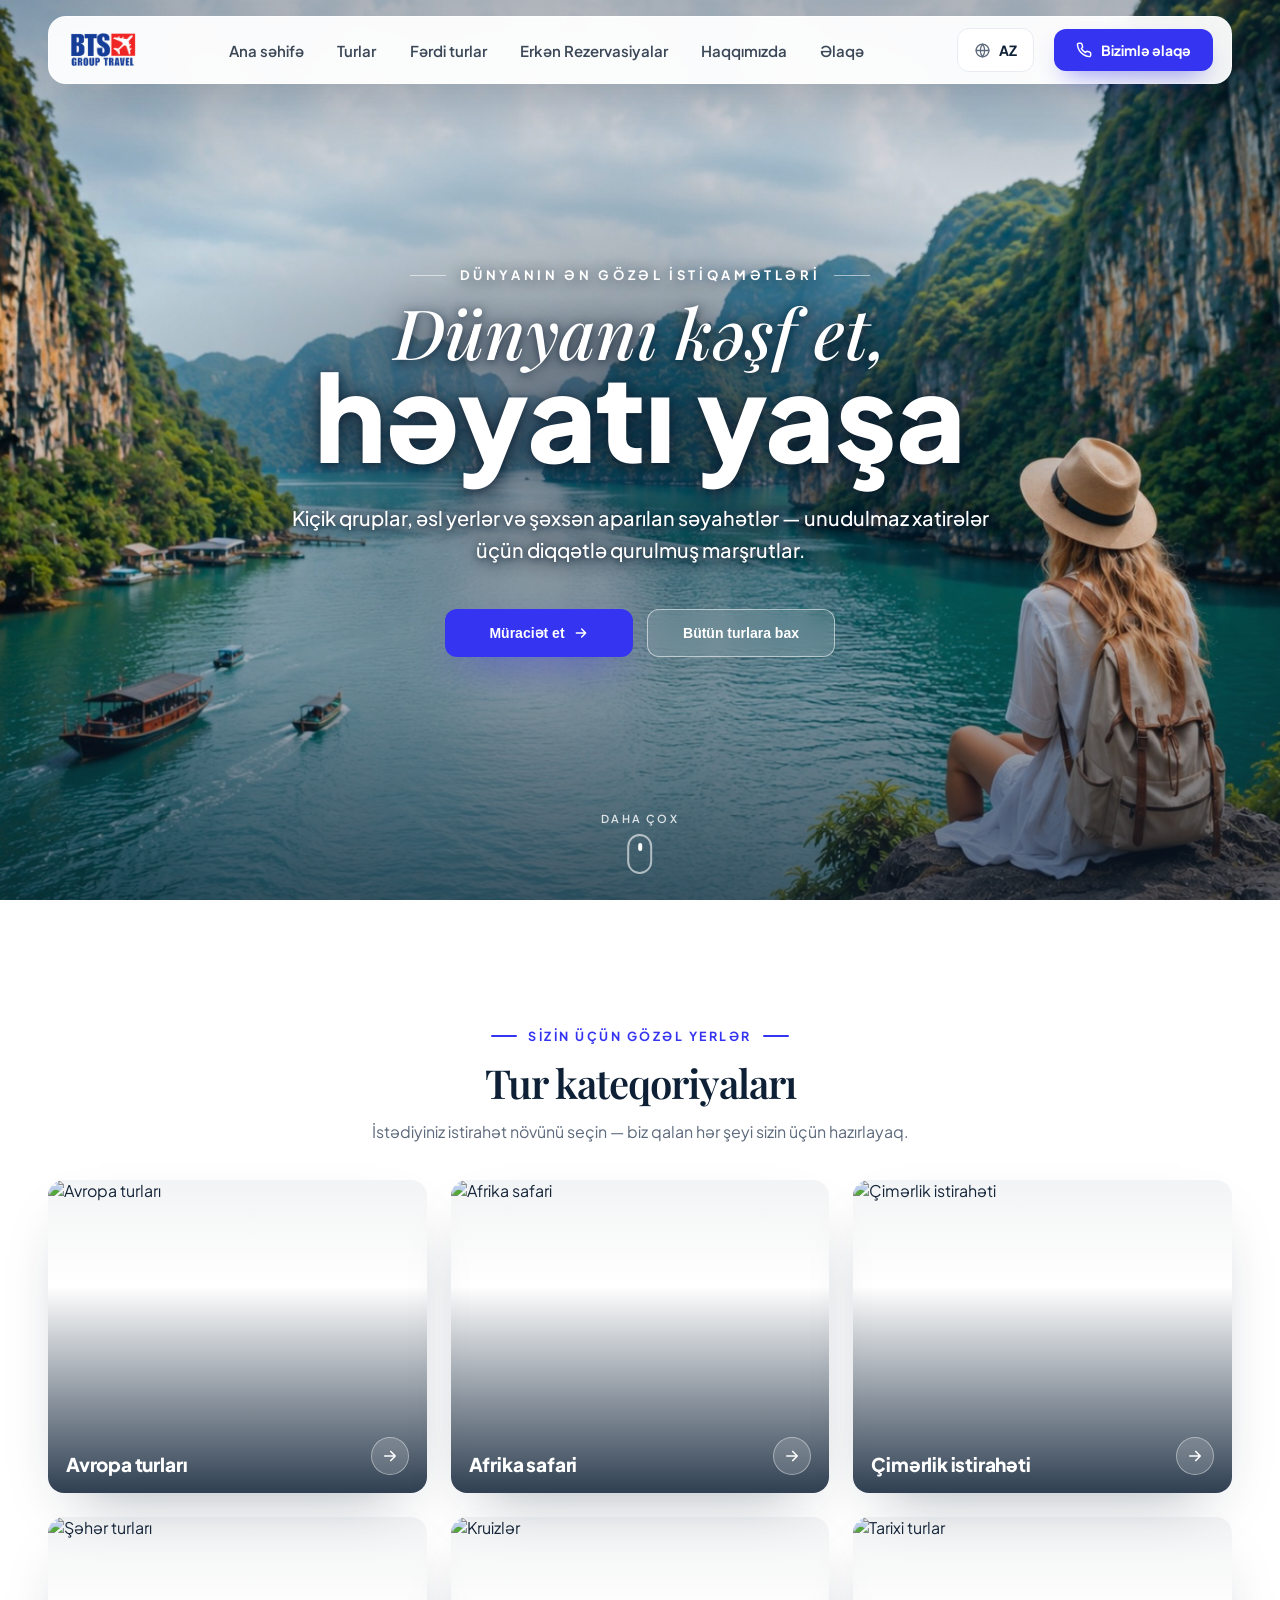
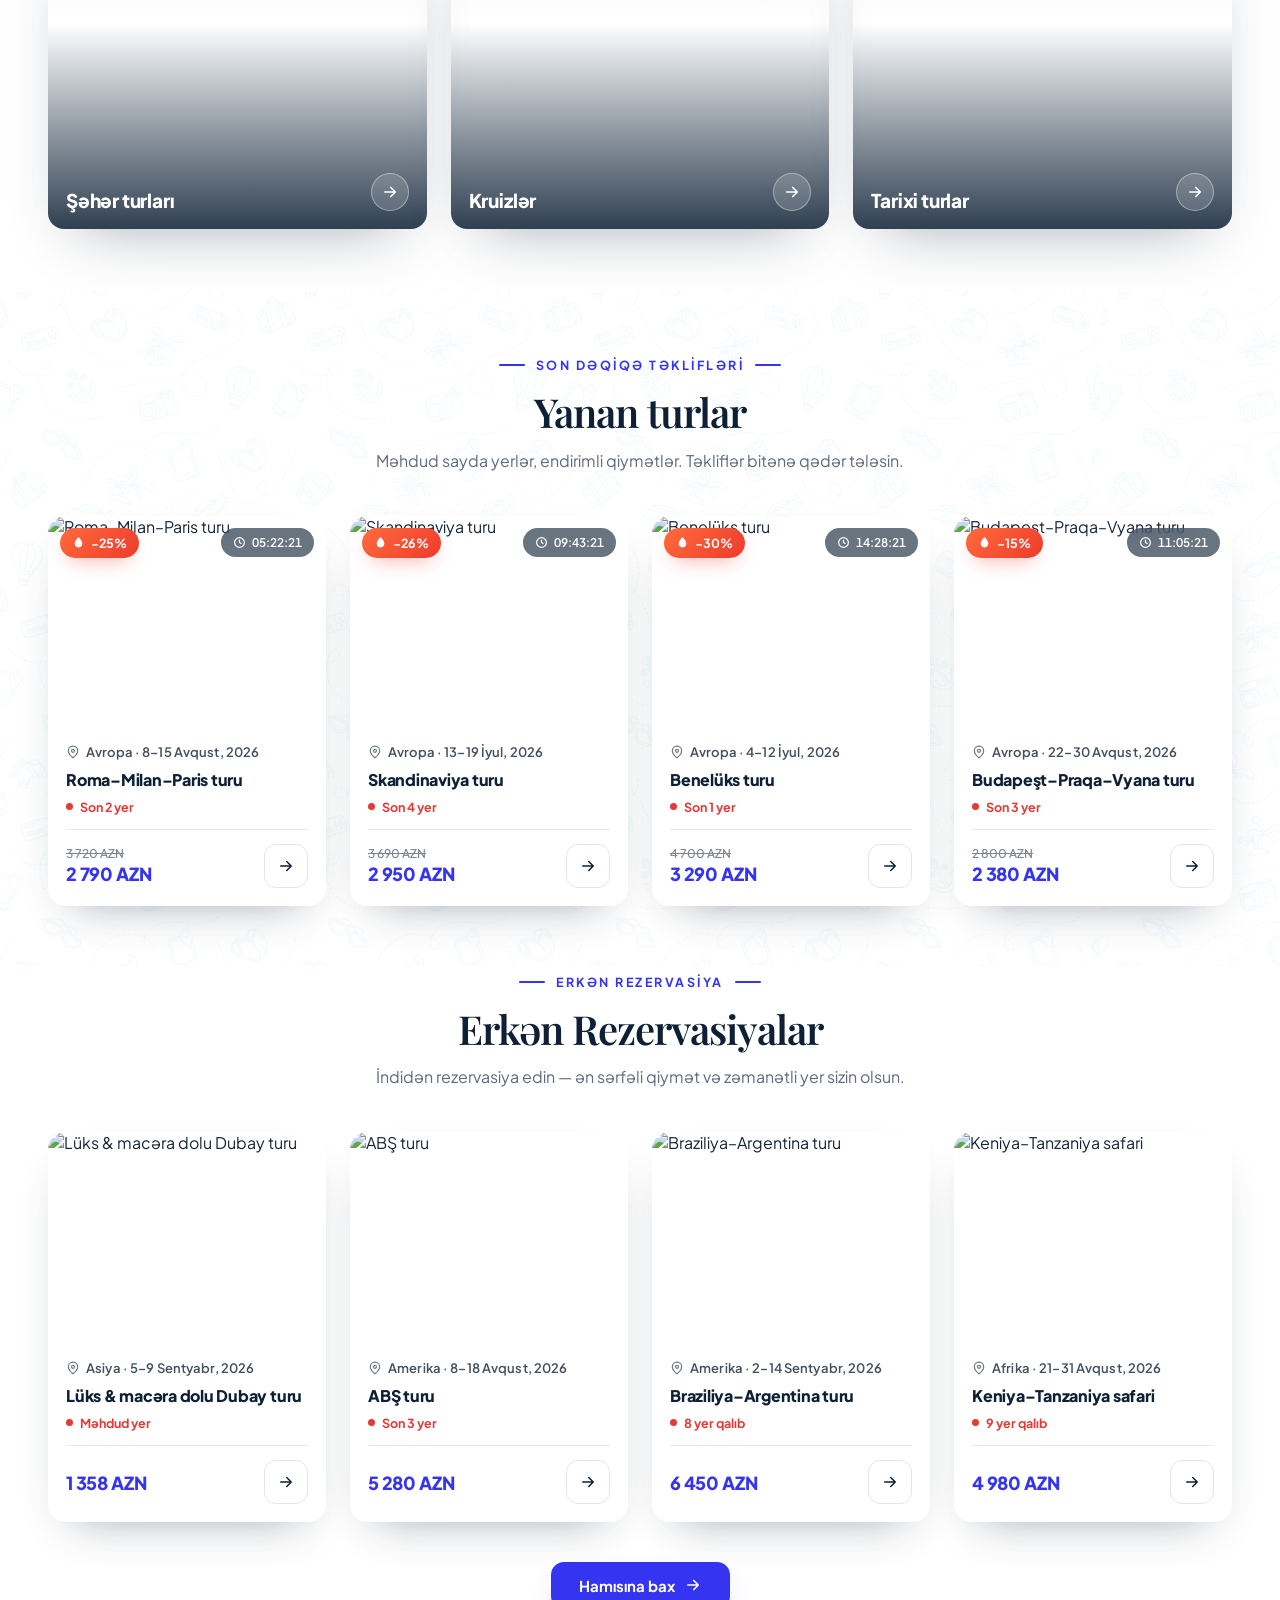
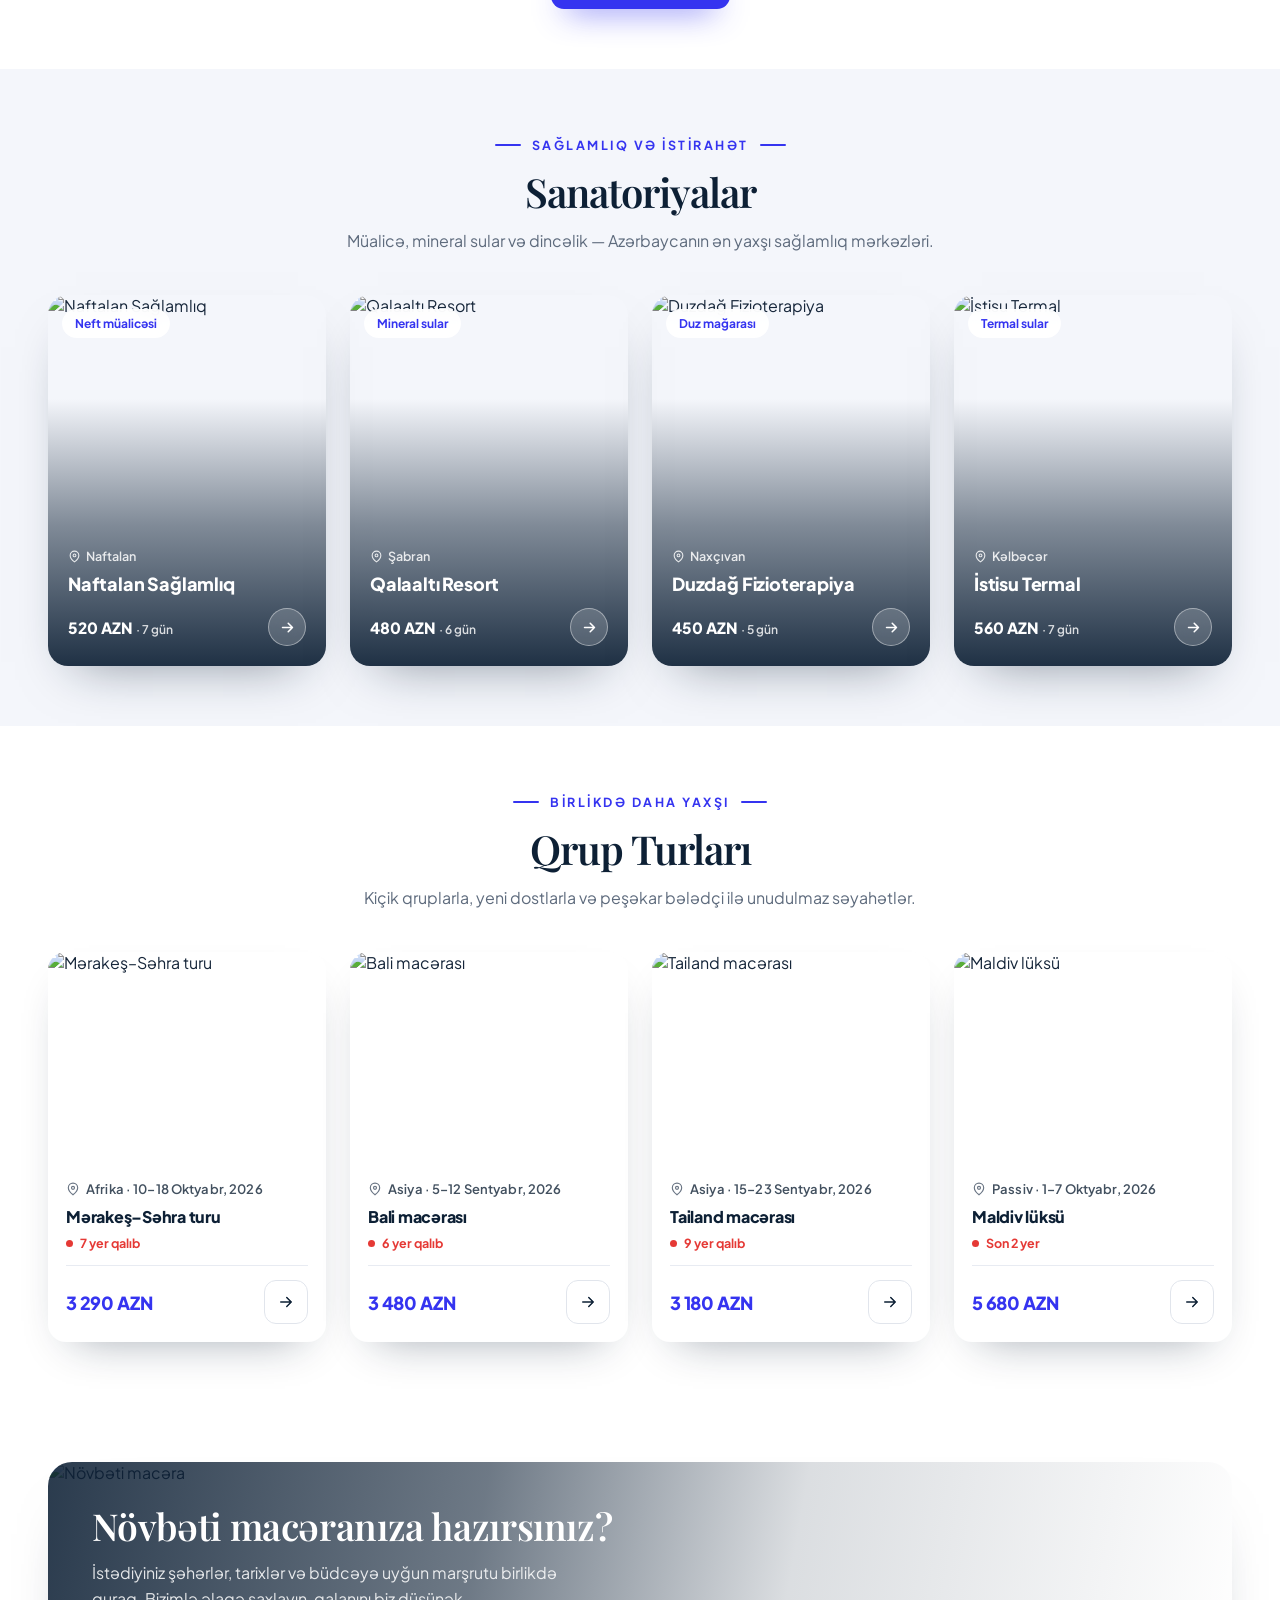
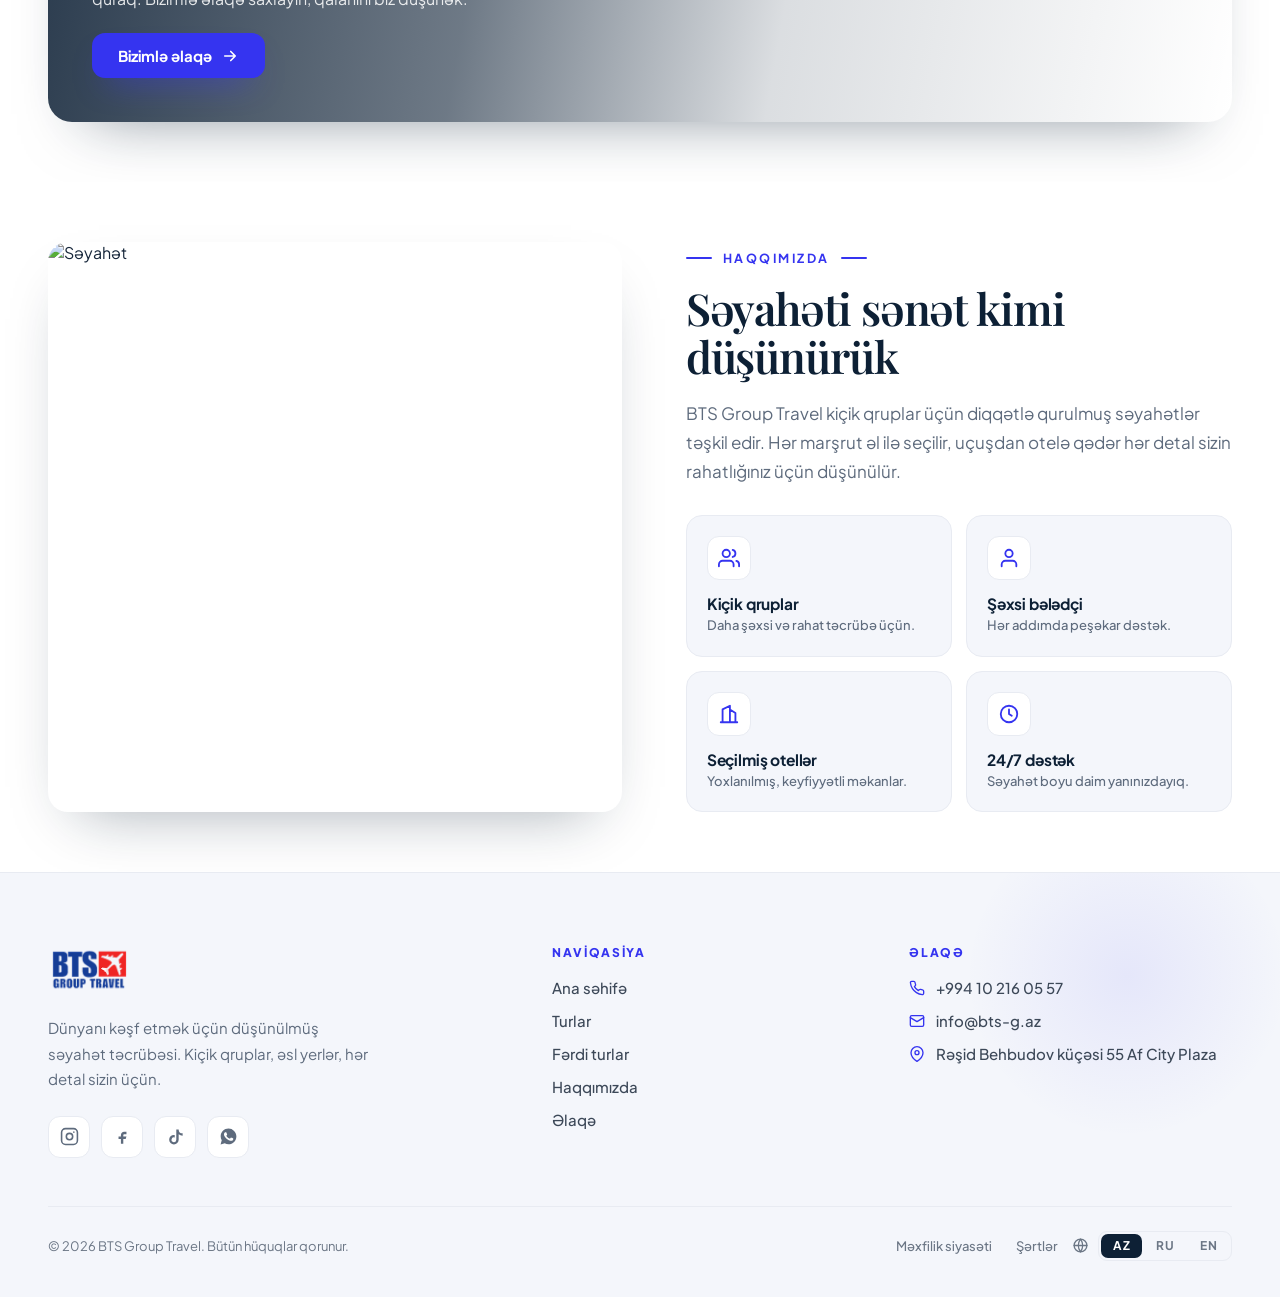
==== index.html @ 3cb10838 "Futerə TikTok ikonu əlavə olundu - 7 səhifədə sosial sıra indi: Instagram - Facebook - TikTok - What" ====
<!DOCTYPE html>
<html lang="az">
<head>
<meta charset="utf-8">
<meta name="viewport" content="width=device-width, initial-scale=1">
<title>BTS Group Travel — Səyahət</title>
<link rel="preconnect" href="https://fonts.googleapis.com">
<link rel="preconnect" href="https://fonts.gstatic.com" crossorigin>
<link href="https://fonts.googleapis.com/css2?family=Playfair+Display:ital,wght@0,500;0,600;0,700;1,500;1,600&family=Plus+Jakarta+Sans:wght@400;500;600;700;800&display=swap" rel="stylesheet">
<style>
  :root{
    --indigo:#3534F0;
    --indigo-d:#2725C7;
    --navy:#0D2035;
    --ink:#16263A;
    --red:#E53935;
    --paper:#FFFFFF;
    --mist:#F4F6FB;
    --line:#E8EBF2;
    --muted:#5E6B7D;
    --muted2:#97A0AE;
    --shadow:0 26px 60px -30px rgba(13,32,53,.4);
    --ease:cubic-bezier(.2,.7,.2,1);
    /* Layout grid (Tailwind-like): ONE container width + ONE gutter everywhere */
    --container:1600px;
    --gutter:clamp(24px,5vw,80px);
    --sy:60px;
  }
  *{box-sizing:border-box;margin:0;padding:0}
  html{scroll-behavior:smooth}
  body{font-family:'Plus Jakarta Sans',system-ui,sans-serif;-webkit-font-smoothing:antialiased;background:var(--paper);color:var(--ink);overflow-x:hidden}
  ::selection{background:var(--indigo);color:#fff}
  a{text-decoration:none;color:inherit}
  img{display:block;max-width:100%}
  .serif{font-family:'Playfair Display',serif}

  /* Scroll reveal */
  .reveal{opacity:0;transform:translateY(30px);transition:opacity .7s var(--ease),transform .7s var(--ease)}
  .reveal.in{opacity:1;transform:none}
  @media (prefers-reduced-motion: reduce){.reveal{opacity:1 !important;transform:none !important;transition:none !important}html{scroll-behavior:auto}}

  .container{max-width:var(--container);margin:0 auto;padding:0 var(--gutter)}
  .section{position:relative}
  .scrollpad{scroll-margin-top:110px}

  /* Eyebrow + heading system */
  .eyebrow{display:inline-flex;align-items:center;gap:11px;color:var(--indigo);font-size:12.5px;font-weight:700;letter-spacing:.2em;text-transform:uppercase}
  .eyebrow::before,.eyebrow::after{content:'';width:26px;height:2px;border-radius:2px;background:var(--indigo)}
  .sec-head{max-width:760px;margin:0 auto;text-align:center}
  .sec-head .eyebrow{margin-bottom:18px}
  .sec-title{color:var(--navy);font-weight:800;font-size:clamp(26px,3.2vw,40px);line-height:1.07;letter-spacing:-.025em;text-wrap:balance}
  .sec-title em{font-family:'Playfair Display',serif;font-style:italic;font-weight:600;letter-spacing:0}
  .sec-sub{color:var(--muted);font-size:clamp(14px,1.3vw,16px);line-height:1.6;margin-top:14px;text-wrap:pretty}

  /* ===== HEADER ===== */
  .site-header{position:fixed;top:0;left:0;right:0;z-index:60;padding-top:16px;transition:padding .35s var(--ease)}
  .site-header.scrolled{padding-top:10px}
  .hdr-wrap{max-width:var(--container);margin:0 auto;padding:0 var(--gutter)}
  .hdr{height:68px;padding:0 18px;display:flex;align-items:center;justify-content:space-between;
       background:rgba(255,255,255,.95);backdrop-filter:blur(20px) saturate(1.4);border:1px solid rgba(255,255,255,.8);
       border-radius:18px;box-shadow:0 20px 50px -26px rgba(13,32,53,.5);transition:background .35s,box-shadow .35s,border-color .35s,height .35s}
  .site-header.scrolled .hdr{background:rgba(255,255,255,.95);border-color:var(--line);box-shadow:0 14px 36px -20px rgba(13,32,53,.35);height:60px}
  .brand img{height:44px;width:auto}
  .nav{display:flex;align-items:center;gap:clamp(18px,2.6vw,38px)}
  .nav a{position:relative;font-size:15px;font-weight:600;color:#3C4858;padding:6px 0;transition:color .2s}
  .nav a::after{content:'';position:absolute;left:0;bottom:-3px;width:0;height:2px;border-radius:2px;background:var(--indigo);transition:width .28s var(--ease)}
  .nav a.active{color:var(--navy)}
  .nav a:hover{color:var(--indigo)}
  .nav a.active::after,.nav a:hover::after{width:100%}
  .btn-call{display:inline-flex;align-items:center;gap:9px;padding:12px 22px;border-radius:12px;background:var(--indigo);color:#fff;font-size:14px;font-weight:700;box-shadow:0 12px 26px -12px rgba(53,52,240,.7);transition:transform .2s,box-shadow .2s,background .2s}
  .btn-call:hover{transform:translateY(-2px);background:var(--indigo-d);box-shadow:0 18px 32px -14px rgba(53,52,240,.75)}

  /* ===== HERO ===== */
  .hero{position:relative;min-height:100svh;display:flex;align-items:center;justify-content:center;overflow:hidden;background:var(--navy)}
  .hero-bg{position:absolute;inset:0;width:100%;height:100%;object-fit:cover;object-position:center;filter:brightness(1.02) saturate(1.08);transform:scale(1);animation:heroZoom 22s var(--ease) forwards}
  @keyframes heroZoom{to{transform:scale(1.06)}}
  .hero-veil{position:absolute;inset:0;pointer-events:none;background:
     radial-gradient(ellipse 64% 46% at 50% 47%,rgba(11,26,44,.5),transparent 68%),
     linear-gradient(180deg,rgba(11,26,44,.32) 0%,rgba(11,26,44,.08) 28%,rgba(11,26,44,.14) 58%,rgba(11,26,44,.62) 100%)}
  .hero-inner{position:relative;z-index:2;width:100%;max-width:1000px;padding:120px clamp(20px,5vw,40px) 96px;text-align:center;display:flex;flex-direction:column;align-items:center}
  .hero-eyebrow{display:inline-flex;align-items:center;gap:14px;color:#fff;font-size:clamp(11px,1.3vw,13px);font-weight:700;letter-spacing:.28em;text-transform:uppercase;margin-bottom:28px;text-shadow:0 2px 14px rgba(13,32,53,.8)}
  .hero-eyebrow::before,.hero-eyebrow::after{content:'';width:36px;height:1px;background:rgba(255,255,255,.55)}
  .hero-title{color:#fff;line-height:.98;letter-spacing:-.025em;text-shadow:0 4px 30px rgba(11,26,44,.85),0 2px 10px rgba(11,26,44,.7)}
  .hero-title .line1{display:block;font-family:'Playfair Display',serif;font-style:italic;font-weight:500;font-size:clamp(32px,5.4vw,72px);letter-spacing:0}
  .hero-title .line2{display:block;font-weight:800;font-size:clamp(44px,8.6vw,116px);margin-top:4px}
  .hero-sub{margin-top:28px;max-width:52ch;color:#fff;font-size:clamp(15px,1.55vw,19px);line-height:1.62;font-weight:500;text-shadow:0 2px 18px rgba(11,26,44,.9),0 1px 6px rgba(11,26,44,.8)}
  .hero-actions{display:flex;gap:14px;margin-top:42px;flex-wrap:wrap;justify-content:center}
  .btn-primary{display:inline-flex;align-items:center;justify-content:center;gap:8px;height:48px;width:188px;padding:0 14px;border-radius:12px;background:var(--indigo);color:#fff;font-size:14px;font-weight:700;cursor:pointer;border:none;box-shadow:0 18px 40px -16px rgba(53,52,240,.8);transition:transform .25s,box-shadow .25s,background .25s}
  .btn-primary:hover{transform:translateY(-2px);background:var(--indigo-d);box-shadow:0 28px 56px -18px rgba(53,52,240,.85)}
  .btn-ghost{display:inline-flex;align-items:center;justify-content:center;gap:8px;height:48px;width:188px;padding:0 14px;border-radius:12px;background:rgba(255,255,255,.1);border:1.5px solid rgba(255,255,255,.55);backdrop-filter:blur(8px);color:#fff;font-size:14px;font-weight:600;cursor:pointer;transition:background .25s,border-color .25s}
  .btn-ghost:hover{background:rgba(255,255,255,.2);border-color:#fff}
  .hero-cue{position:absolute;bottom:26px;left:50%;transform:translateX(-50%);z-index:2;display:flex;flex-direction:column;align-items:center;gap:9px;color:rgba(255,255,255,.82)}
  .hero-cue span{font-size:11px;font-weight:600;letter-spacing:.2em;text-transform:uppercase}
  .hero-mouse{width:25px;height:40px;border-radius:13px;border:2px solid rgba(255,255,255,.6);position:relative}
  .hero-mouse::after{content:'';position:absolute;top:7px;left:50%;transform:translateX(-50%);width:4px;height:8px;border-radius:2px;background:#fff;animation:mouseScroll 1.7s ease-in-out infinite}
  @keyframes mouseScroll{0%{opacity:0;transform:translate(-50%,0)}40%{opacity:1}80%{opacity:0;transform:translate(-50%,12px)}100%{opacity:0}}

  /* ===== ENTRANCE (on load) — base state is VISIBLE; JS layers the animation on top, so content is never stuck hidden ===== */
  @keyframes enterUp{from{opacity:0;transform:translateY(26px)}to{opacity:1;transform:none}}
  @keyframes enterDown{from{opacity:0;transform:translateY(-16px)}to{opacity:1;transform:none}}
  .anim-up{animation:enterUp .85s var(--ease) both}
  .anim-down{animation:enterDown .7s var(--ease) both}
  @media (prefers-reduced-motion: reduce){.anim-up,.anim-down{animation:none !important}}

  /* ===== CATEGORIES ===== */
  .cats{background:var(--paper);padding:120px 0 var(--sy)}
  .cats-bg{position:absolute;inset:0;background:url("uploads/Background.png") repeat;background-size:1100px auto;opacity:.5;pointer-events:none}
  .cat-grid{position:relative;display:grid;grid-template-columns:repeat(3,1fr);gap:20px;margin-top:clamp(28px,4vh,40px)}
  .cat{position:relative;aspect-ratio:4/3.3;border-radius:16px;overflow:hidden;cursor:pointer;box-shadow:var(--shadow);transition:transform .5s var(--ease),box-shadow .5s var(--ease)}
  .cat:hover{transform:translateY(-8px);box-shadow:0 40px 70px -32px rgba(13,32,53,.5)}
  .cat img{position:absolute;inset:0;width:100%;height:100%;object-fit:cover;transition:transform .8s var(--ease)}
  .cat:hover img{transform:scale(1.08)}
  .cat::after{content:'';position:absolute;inset:0;background:linear-gradient(180deg,rgba(13,32,53,.05) 0%,rgba(13,32,53,0) 34%,rgba(13,32,53,.5) 72%,rgba(13,32,53,.86) 100%)}
  .cat-body{position:absolute;left:0;right:0;bottom:0;z-index:2;padding:18px;display:flex;align-items:flex-end;justify-content:space-between;gap:12px}
  .cat-name{color:#fff;font-size:clamp(16px,1.5vw,19px);font-weight:800;letter-spacing:-.01em;line-height:1.12}
  .cat-go{flex:none;width:38px;height:38px;border-radius:50%;background:rgba(255,255,255,.16);border:1px solid rgba(255,255,255,.4);backdrop-filter:blur(6px);display:flex;align-items:center;justify-content:center;transition:background .3s,transform .3s}
  .cat:hover .cat-go{background:#fff;transform:rotate(-45deg)}
  .cat:hover .cat-go svg{stroke:var(--indigo)}
  .cat-go svg{stroke:#fff;transition:stroke .3s}

  /* ===== FEATURED (hand-picked) ===== */
  .feat{background:var(--paper);padding:var(--sy) 0}
  .feat-grid{display:grid;grid-template-columns:1.04fr 1fr 1fr 1fr;gap:24px;align-items:start}
  .feat-intro{display:flex;flex-direction:column;justify-content:center;padding-right:clamp(8px,1.5vw,24px)}
  .feat-pill{display:inline-flex;align-items:center;width:fit-content;padding:9px 18px;border-radius:999px;border:1px solid var(--line);background:var(--mist);color:var(--ink2);font-size:13px;font-weight:600;letter-spacing:.01em;margin-bottom:24px}
  .feat-title{font-family:'Playfair Display',serif;font-weight:600;color:var(--navy);font-size:clamp(28px,3.2vw,42px);line-height:1.08;letter-spacing:-.015em}
  .feat-sub{color:var(--muted);font-size:clamp(14px,1.3vw,16px);line-height:1.6;margin-top:18px;max-width:34ch;text-wrap:pretty}
  .feat-btn{display:inline-flex;align-items:center;gap:10px;width:fit-content;margin-top:30px;padding:15px 28px;border-radius:12px;background:var(--indigo);color:#fff;font-size:15px;font-weight:700;cursor:pointer;border:none;box-shadow:0 16px 34px -16px rgba(53,52,240,.7);transition:transform .2s,background .2s}
  .feat-btn:hover{transform:translateY(-2px);background:var(--indigo-d)}
  .fcard{position:relative;border-radius:20px;overflow:hidden;cursor:pointer;aspect-ratio:3/3.7;background:var(--navy);box-shadow:0 22px 48px -26px rgba(13,32,53,.55);transition:transform .45s var(--ease),box-shadow .45s var(--ease)}
  .fcard:hover{transform:translateY(-6px);box-shadow:0 40px 66px -30px rgba(13,32,53,.55)}
  .fcard-img{position:absolute;inset:0;width:100%;height:100%;object-fit:cover;transition:transform .7s var(--ease)}
  .fcard:hover .fcard-img{transform:scale(1.07)}
  .fcard-nights{position:absolute;top:18px;right:18px;z-index:3;display:inline-flex;align-items:center;white-space:nowrap;padding:11px 20px;border-radius:999px;background:rgba(13,32,53,.42);backdrop-filter:blur(12px) saturate(1.3);-webkit-backdrop-filter:blur(12px) saturate(1.3);border:1px solid rgba(255,255,255,.5);color:#fff;font-size:13.5px;font-weight:700;letter-spacing:.01em}
  .fcard-glass{position:absolute;left:0;right:0;bottom:0;z-index:2;padding:92px 24px 24px;overflow:hidden}
  .fcard-glass::before{content:'';position:absolute;inset:0;z-index:0;backdrop-filter:blur(16px) saturate(1.45);-webkit-backdrop-filter:blur(16px) saturate(1.45);background:linear-gradient(180deg,rgba(13,32,53,0) 0%,rgba(13,32,53,.26) 50%,rgba(13,32,53,.46) 100%);-webkit-mask-image:linear-gradient(180deg,transparent 0%,#000 42%);mask-image:linear-gradient(180deg,transparent 0%,#000 42%);pointer-events:none}
  .fcard-name{position:relative;z-index:1;color:#fff;font-size:21px;font-weight:800;letter-spacing:-.01em;line-height:1.15;padding-right:64px;text-shadow:0 1px 12px rgba(0,0,0,.35)}
  .fcard-desc{position:relative;z-index:1;color:rgba(255,255,255,.9);font-size:13.5px;font-weight:500;line-height:1.5;margin-top:8px;padding-right:64px;text-shadow:0 1px 10px rgba(0,0,0,.3)}
  .fcard-go{position:absolute;right:24px;bottom:26px;z-index:3;width:56px;height:56px;border-radius:50%;border:1.5px solid rgba(255,255,255,.85);background:transparent;display:flex;align-items:center;justify-content:center;transition:background .3s,border-color .3s,transform .3s}
  .fcard:hover .fcard-go{background:#fff;border-color:#fff;transform:rotate(-45deg)}
  .fcard-go svg{stroke:#fff;transition:stroke .3s}
  .fcard:hover .fcard-go svg{stroke:var(--indigo)}
  @media(max-width:980px){
    .feat-grid{grid-template-columns:1fr 1fr;gap:40px}
    .feat-intro{grid-column:1/-1;padding-right:0;margin-bottom:8px}
    .feat-btn{margin-top:24px}
  }
  @media(max-width:560px){
    .feat-grid{grid-template-columns:1fr}
  }

  /* ===== TOURS ===== */
  .tours{background:var(--mist);padding:var(--sy) 0}
  .filters{display:flex;flex-wrap:nowrap;justify-content:center;gap:10px;margin:32px auto 40px;max-width:var(--container);padding:4px var(--gutter);overflow-x:auto;scrollbar-width:none}
  .filters::-webkit-scrollbar{display:none}
  .chip{flex:none;display:inline-flex;align-items:center;gap:8px;padding:11px 20px;border-radius:999px;border:1px solid var(--line);background:#fff;color:var(--muted);font-size:14px;font-weight:600;white-space:nowrap;cursor:pointer;transition:all .2s}
  .chip.active{background:var(--indigo);color:#fff;border-color:var(--indigo);box-shadow:0 10px 22px -12px rgba(53,52,240,.7)}
  .chip:hover:not(.active){border-color:var(--indigo);color:var(--indigo)}

  .tour-grid{display:grid;grid-template-columns:repeat(3,1fr);gap:20px}
  .tcard{position:relative;aspect-ratio:3/3.5;border-radius:18px;overflow:hidden;cursor:pointer;background:var(--navy);box-shadow:0 18px 42px -24px rgba(13,32,53,.55);transition:transform .45s var(--ease),box-shadow .45s var(--ease)}
  .tcard:hover{transform:translateY(-8px);box-shadow:0 44px 70px -30px rgba(13,32,53,.55)}
  .tcard:hover .tcard-img{transform:scale(1.08)}
  .tcard:hover .tcard-arrow{background:var(--indigo);border-color:var(--indigo)}
  .tcard:hover .tcard-arrow svg{stroke:#fff}
  .tcard-img{position:absolute;inset:0;width:100%;height:100%;object-fit:cover;object-position:center;transition:transform .7s var(--ease)}
  .tcard-tint{position:absolute;inset:0;background:linear-gradient(180deg,rgba(13,32,53,.34) 0%,rgba(13,32,53,0) 30%,rgba(13,32,53,0) 54%,rgba(13,32,53,.3) 100%);pointer-events:none}
  .tcard-badge{position:absolute;top:16px;left:16px;display:inline-flex;align-items:center;gap:7px;padding:7px 13px;border-radius:999px;background:rgba(255,255,255,.94);backdrop-filter:blur(6px);box-shadow:0 6px 16px -8px rgba(13,32,53,.5)}
  .badge-dot{width:7px;height:7px;border-radius:50%;flex-shrink:0}
  .badge-text{color:var(--navy);font-size:11px;font-weight:800;letter-spacing:.05em;text-transform:uppercase}
  .tcard-glass{position:absolute;left:12px;right:12px;bottom:12px;padding:16px;border-radius:16px;background:rgba(255,255,255,.84);backdrop-filter:blur(18px);border:1px solid rgba(255,255,255,.7);box-shadow:0 20px 44px -20px rgba(13,32,53,.55)}
  .tcard-pricetag{position:absolute;top:-16px;right:16px;display:inline-flex;align-items:center;padding:8px 14px;border-radius:999px;background:var(--indigo);color:#fff;font-size:13px;font-weight:800;letter-spacing:-.01em;box-shadow:0 12px 26px -10px rgba(53,52,240,.75)}
  .tcard-region{display:inline-flex;align-items:center;gap:6px;color:var(--muted2);font-size:12px;font-weight:700;letter-spacing:.02em;margin-bottom:7px}
  .tcard-name{color:var(--navy);font-size:17px;font-weight:800;line-height:1.2;letter-spacing:-.015em;padding-right:62px;text-wrap:balance}
  .tcard-divider{height:1px;background:var(--line);margin:14px 0}
  .tcard-foot{display:flex;align-items:center;justify-content:space-between;gap:12px}
  .tcard-date{display:flex;align-items:center;gap:7px;color:#42505F;font-size:13.5px;font-weight:600;white-space:nowrap}
  .tcard-arrow{flex:none;width:46px;height:46px;border-radius:14px;border:1.5px solid #E1E5EC;background:#fff;display:flex;align-items:center;justify-content:center;transition:background .25s,border-color .25s}
  .tcard-arrow svg{stroke:var(--navy);transition:stroke .25s}
  .tcard.sold{cursor:default}
  .tcard.sold .tcard-img{filter:grayscale(1) brightness(.82) contrast(.92)}
  .tcard.sold .tcard-glass{background:rgba(244,246,249,.92)}
  .tcard.sold .tcard-pricetag{background:#AEB6C2;box-shadow:none}
  .tcard.sold .tcard-name{color:#8A93A3}
  .tcard.sold .tcard-badge{background:rgba(244,246,249,.94)}
  .tcard.sold .badge-text{color:#8A93A3}
  .tcard.sold .tcard-region,.tcard.sold .tcard-date{color:#AEB6C2}
  .tcard.sold .tcard-region svg,.tcard.sold .tcard-date svg{stroke:#C2C8D2}
  .tcard.sold .tcard-arrow{border-color:#E6E9EF;background:#F2F4F7}
  .tcard.sold .tcard-arrow svg{stroke:#C2C8D2}
  .tcard.sold:hover .tcard-arrow{background:#F2F4F7;border-color:#E6E9EF}
  .tcard.sold:hover .tcard-arrow svg{stroke:#C2C8D2}
  .empty-msg{padding:64px 0;text-align:center;color:var(--muted2);font-size:16px}

  /* ===== ABOUT ===== */
  .about{background:var(--paper);padding:var(--sy) 0}
  .about-row{display:grid;grid-template-columns:1.05fr 1fr;gap:clamp(36px,5vw,72px);align-items:stretch}
  .about-media{position:relative;border-radius:20px;overflow:hidden;height:100%;min-height:440px;box-shadow:var(--shadow)}
  .about-media img{position:absolute;inset:0;width:100%;height:100%;object-fit:cover}
  .about-chip{position:absolute;left:22px;bottom:22px;z-index:2;display:flex;align-items:center;gap:13px;padding:14px 20px 14px 14px;border-radius:16px;background:rgba(255,255,255,.92);backdrop-filter:blur(12px);box-shadow:0 18px 40px -18px rgba(13,32,53,.4)}
  .about-chip-ic{width:44px;height:44px;border-radius:12px;background:var(--indigo);display:flex;align-items:center;justify-content:center;flex:none}
  .about-chip b{display:block;color:var(--navy);font-size:15px;font-weight:800;line-height:1.1}
  .about-chip span{color:var(--muted);font-size:12.5px;font-weight:500}
  .about-body .eyebrow{margin-bottom:18px}
  .about-title{color:var(--navy);font-weight:800;font-size:clamp(28px,3.6vw,44px);line-height:1.08;letter-spacing:-.025em}
  .about-title em{font-family:'Playfair Display',serif;font-style:italic;font-weight:600;letter-spacing:0}
  .about-text{color:var(--muted);font-size:clamp(15px,1.5vw,17px);line-height:1.68;margin-top:20px;max-width:50ch}
  .values{margin-top:30px;display:grid;grid-template-columns:1fr 1fr;gap:14px}
  .value{display:flex;flex-direction:column;gap:14px;align-items:flex-start;padding:20px;border:1px solid var(--line);border-radius:16px;background:var(--mist)}
  .value-ic{flex:none;width:44px;height:44px;border-radius:12px;background:#fff;border:1px solid var(--line);display:flex;align-items:center;justify-content:center}
  .value-t{color:var(--navy);font-size:15.5px;font-weight:700;letter-spacing:-.01em}
  .value-d{color:var(--muted);font-size:13px;font-weight:500;margin-top:3px;line-height:1.5}
  @media(max-width:560px){.values{grid-template-columns:1fr}}

  /* ===== FOOTER ===== */
  .footer{background:var(--mist);color:var(--ink);position:relative;overflow:hidden;border-top:1px solid var(--line)}
  .footer::before{content:'';position:absolute;top:-30%;right:-6%;width:460px;height:460px;border-radius:50%;background:radial-gradient(closest-side,rgba(53,52,240,.08),transparent 70%);pointer-events:none}
  .footer-grid{position:relative;display:grid;grid-template-columns:1.5fr 1fr 1.1fr;gap:clamp(36px,5vw,72px);padding:clamp(60px,8vh,92px) 0 48px}
  .footer-logo{height:50px;width:auto}
  .footer-tag{color:var(--muted);font-size:15px;line-height:1.7;margin-top:20px;max-width:330px}
  .footer-soc{display:flex;gap:11px;margin-top:24px}
  .footer-soc a{width:42px;height:42px;border-radius:12px;display:flex;align-items:center;justify-content:center;background:#fff;border:1px solid var(--line);color:var(--muted);transition:background .2s,border-color .2s,transform .2s}
  .footer-soc a:hover{background:var(--indigo);border-color:var(--indigo);transform:translateY(-2px)}
  .fcol-title{color:var(--indigo);font-size:12px;font-weight:800;letter-spacing:.14em;text-transform:uppercase;margin-bottom:18px}
  .fcol a,.fcol span{display:flex;align-items:center;gap:11px;color:#3C4858;font-size:15px;font-weight:500;margin-bottom:14px;transition:color .2s,transform .2s;width:fit-content}
  .fcol a:hover{color:var(--ink);transform:translateX(3px)}
  .fcol svg{flex:none;stroke:var(--indigo)}
  .footer-bottom{position:relative;display:flex;flex-wrap:wrap;gap:14px;justify-content:space-between;align-items:center;padding:24px 0 36px;border-top:1px solid var(--line)}
  .footer-copy{color:var(--muted2);font-size:13px}
  .footer-links{display:flex;gap:24px}
  .footer-links a{color:var(--muted2);font-size:13px;font-weight:500;transition:color .2s}
  .footer-links a:hover{color:var(--ink)}

  /* ===== RESPONSIVE ===== */
  @media(max-width:980px){
    .about-row{grid-template-columns:1fr;gap:36px}
    .footer-grid{grid-template-columns:1fr 1fr}
  }
  @media(max-width:880px){
    .nav{display:none}
    .hero-title .line2{font-size:clamp(40px,13vw,80px)}
    .cat-grid{grid-template-columns:repeat(2,1fr)}
    .tour-grid{grid-template-columns:repeat(2,1fr)}
  }
  @media(max-width:560px){
    .btn-call{padding:11px 16px}
    .cat-grid{grid-template-columns:1fr}
    .tour-grid{grid-template-columns:1fr}
    .footer-grid{grid-template-columns:1fr}
  }

  /* ===== FLASH / YANAN TURLAR ===== */
  .flash{position:relative;background:var(--paper);overflow:hidden;padding:var(--sy) 0}
  .flash::before{content:'';position:absolute;inset:0;background:url("uploads/Background.png") repeat;background-size:1100px auto;opacity:.5;pointer-events:none}
  .flash>.container{position:relative;z-index:1}
  .deal-grid{display:grid;grid-template-columns:repeat(4,1fr);gap:18px;margin-top:42px}
  .deal-card{display:block;background:#fff;border-radius:18px;overflow:hidden;cursor:pointer;box-shadow:0 20px 44px -26px rgba(13,32,53,.45);transition:transform .45s var(--ease),box-shadow .45s var(--ease)}
  .deal-card:hover{transform:translateY(-8px);box-shadow:0 40px 70px -32px rgba(13,32,53,.5)}
  .deal-card:hover .deal-img{transform:scale(1.07)}
  .deal-card:hover .deal-arrow{background:var(--indigo);border-color:var(--indigo)}
  .deal-card:hover .deal-arrow svg{stroke:#fff}
  .deal-media{position:relative;aspect-ratio:16/12;overflow:hidden}
  .deal-img{position:absolute;inset:0;width:100%;height:100%;object-fit:cover;object-position:center;transition:transform .7s var(--ease)}
  .deal-badge{position:absolute;top:12px;left:12px;display:inline-flex;align-items:center;gap:6px;padding:7px 12px;border-radius:999px;background:linear-gradient(135deg,#FF6B3D,#EE3B2B);color:#fff;font-size:12.5px;font-weight:700;letter-spacing:-.01em;box-shadow:0 8px 20px -9px rgba(238,59,43,.6)}
  .deal-timer{position:absolute;top:12px;right:12px;display:inline-flex;align-items:center;gap:6px;padding:7px 12px;border-radius:999px;background:rgba(13,32,53,.62);backdrop-filter:blur(8px);color:#fff;font-size:12px;font-weight:600;font-variant-numeric:tabular-nums}
  .deal-badge svg{width:13px;height:13px;flex:none}
  .deal-timer svg{width:13px;height:13px;flex:none}
  .deal-body{padding:18px}
  .deal-region{display:inline-flex;align-items:center;gap:6px;color:#42505F;font-size:13px;font-weight:600;letter-spacing:.01em;white-space:nowrap}
  .deal-region svg{width:14px;height:14px;flex:none}
  .deal-name{color:var(--navy);font-size:16px;font-weight:800;line-height:1.22;letter-spacing:-.015em;margin-top:7px;text-wrap:balance}
  .deal-seats{display:flex;align-items:center;gap:7px;margin-top:9px;color:var(--red);font-size:12.5px;font-weight:700}
  .deal-dot{width:7px;height:7px;border-radius:50%;background:var(--red);flex:none}
  .deal-divider{height:1px;background:var(--line);margin:14px 0}
  .deal-foot{display:flex;align-items:center;justify-content:space-between;gap:10px}
  .deal-old{display:block;color:#7A8493;font-size:12px;font-weight:500;text-decoration:line-through}
  .deal-new{display:block;margin-top:1px;color:var(--indigo);font-size:18px;font-weight:800;letter-spacing:-.01em}
  .deal-arrow{flex:none;width:44px;height:44px;border-radius:12px;border:1.5px solid #E1E5EC;background:#fff;display:flex;align-items:center;justify-content:center;cursor:pointer;transition:background .25s,border-color .25s}
  .deal-arrow svg{width:18px;height:18px;stroke:var(--navy);transition:stroke .25s}
  /* ===== CTA BANNER ===== */
  .ctaband{padding:var(--sy) 0}
  .ctab{position:relative;border-radius:24px;overflow:hidden;min-height:260px;display:flex;align-items:center;box-shadow:0 32px 64px -40px rgba(13,32,53,.55)}
  .ctab-img{position:absolute;inset:0;width:100%;height:100%;object-fit:cover;object-position:center}
  .ctab-veil{position:absolute;inset:0;background:linear-gradient(100deg,rgba(13,32,53,.88) 0%,rgba(13,32,53,.6) 36%,rgba(13,32,53,.15) 62%,rgba(13,32,53,0) 100%)}
  .ctab-inner{position:relative;z-index:1;max-width:620px;padding:clamp(28px,3.4vw,44px)}
  .ctab-title{color:#fff;font-family:'Playfair Display',serif;font-weight:600;font-size:clamp(24px,2.9vw,38px);line-height:1.1;letter-spacing:-.01em}
  .ctab-sub{color:rgba(255,255,255,.86);font-size:clamp(14px,1.4vw,16px);line-height:1.6;margin-top:13px;max-width:500px}
  .ctab-btn{display:inline-flex;align-items:center;gap:9px;margin-top:22px;padding:13px 26px;border-radius:13px;background:var(--indigo);color:#fff;font-size:15px;font-weight:700;box-shadow:0 16px 32px -16px rgba(53,52,240,.8);transition:transform .2s,background .2s}
  .ctab-btn:hover{transform:translateY(-2px);background:var(--indigo-d)}
  .ctab-btn svg{width:18px;height:18px}
  @media(max-width:1100px){.deal-grid{grid-template-columns:repeat(2,1fr)}}
  @media(max-width:680px){.ctab-veil{background:linear-gradient(180deg,rgba(13,32,53,.35),rgba(13,32,53,.85))}.ctab-inner{max-width:none}}
  @media(max-width:560px){.deal-grid{grid-template-columns:1fr}}
  /* ===== POPULYAR TURLAR ===== */
  .pop{background:var(--paper);padding:0 0 var(--sy)}
  .pop-grid{display:grid;grid-template-columns:repeat(4,1fr);gap:18px;margin-top:42px}
  .pop-more{display:flex;justify-content:center;margin-top:40px}
  .pop-more-btn{display:inline-flex;align-items:center;gap:9px;padding:14px 28px;border-radius:13px;background:var(--indigo);color:#fff;font-size:15px;font-weight:700;box-shadow:0 16px 32px -16px rgba(53,52,240,.8);transition:transform .2s,background .2s}
  .pop-more-btn:hover{transform:translateY(-2px);background:var(--indigo-d)}
  .pop-more-btn svg{width:18px;height:18px}
  @media(max-width:1100px){.pop-grid{grid-template-columns:repeat(2,1fr)}}
  @media(max-width:560px){.pop-grid{grid-template-columns:1fr}}
  /* ===== SANATORIYALAR (fərqli kart) ===== */
  .sana{background:var(--mist);padding:var(--sy) 0}
  .sana-grid{display:grid;grid-template-columns:repeat(4,1fr);gap:18px;margin-top:42px}
  .sana-card{position:relative;display:block;aspect-ratio:3/4;border-radius:20px;overflow:hidden;cursor:pointer;box-shadow:0 24px 50px -28px rgba(13,32,53,.5)}
  .sana-img{position:absolute;inset:0;width:100%;height:100%;object-fit:cover;transition:transform .8s var(--ease)}
  .sana-card:hover .sana-img{transform:scale(1.07)}
  .sana-card::after{content:'';position:absolute;inset:0;background:linear-gradient(180deg,rgba(13,32,53,0) 28%,rgba(13,32,53,.5) 62%,rgba(13,32,53,.92) 100%)}
  .sana-tag{position:absolute;top:14px;left:14px;z-index:2;display:inline-flex;align-items:center;gap:6px;padding:7px 13px;border-radius:999px;background:rgba(255,255,255,.92);backdrop-filter:blur(6px);color:var(--indigo);font-size:12px;font-weight:700}
  .sana-body{position:absolute;left:0;right:0;bottom:0;z-index:2;padding:20px}
  .sana-loc{display:inline-flex;align-items:center;gap:5px;color:rgba(255,255,255,.85);font-size:12.5px;font-weight:600}
  .sana-loc svg{width:13px;height:13px}
  .sana-name{color:#fff;font-size:18px;font-weight:800;line-height:1.18;letter-spacing:-.01em;margin-top:6px}
  .sana-foot{display:flex;align-items:center;justify-content:space-between;margin-top:14px}
  .sana-price{color:#fff;font-size:15.5px;font-weight:800}
  .sana-price span{font-weight:600;font-size:12px;opacity:.82}
  .sana-go{flex:none;width:38px;height:38px;border-radius:50%;background:rgba(255,255,255,.18);border:1px solid rgba(255,255,255,.42);backdrop-filter:blur(6px);display:flex;align-items:center;justify-content:center}
  .sana-go svg{width:17px;height:17px;stroke:#fff}
  @media(max-width:1100px){.sana-grid{grid-template-columns:repeat(2,1fr)}}
  @media(max-width:560px){.sana-grid{grid-template-columns:1fr}}
  /* ===== QRUP TURLARI (eyni kart) ===== */
  .qrup{background:var(--paper);padding:var(--sy) 0}
  .qrup-grid{display:grid;grid-template-columns:repeat(4,1fr);gap:18px;margin-top:42px}
  @media(max-width:1100px){.qrup-grid{grid-template-columns:repeat(2,1fr)}}
  @media(max-width:560px){.qrup-grid{grid-template-columns:1fr}}
</style>
<link id="gfont-Pacifico" rel="stylesheet" href="https://fonts.googleapis.com/css2?family=Pacifico:wght@300;400;500;600;700&amp;display=swap">
<link rel="stylesheet" href="mobile.css">
<link rel="stylesheet" href="grid.css">
</head>
<body id="top" data-cms="home">

<!-- ===== HEADER ===== -->
<header class="site-header" id="siteHeader">
  <div class="hdr-wrap">
  <div class="hdr">
    <a href="#top" class="brand"><img src="uploads/лого тур.png" alt="BTS Group Travel"></a>
    <nav class="nav">
      <a href="#top">Ana səhifə</a>
      <a href="Turlar.html">Turlar</a>
      <a href="Fərdi turlar.html">Fərdi turlar</a>
      <a href="Erkən Rezervasiyalar.html">Erkən Rezervasiyalar</a>
      <a href="#haqqimizda">Haqqımızda</a>
      <a href="Əlaqə.html">Əlaqə</a>
    </nav>
    <a href="tel:+994102160557" class="btn-call">
      <svg width="16" height="16" viewBox="0 0 24 24" fill="none" stroke="#fff" stroke-width="2.2" stroke-linecap="round" stroke-linejoin="round"><path d="M22 16.92v3a2 2 0 0 1-2.18 2 19.79 19.79 0 0 1-8.63-3.07 19.5 19.5 0 0 1-6-6 19.79 19.79 0 0 1-3.07-8.67A2 2 0 0 1 4.11 2h3a2 2 0 0 1 2 1.72c.13.96.36 1.9.7 2.81a2 2 0 0 1-.45 2.11L8.09 9.91a16 16 0 0 0 6 6l1.27-1.27a2 2 0 0 1 2.11-.45c.91.34 1.85.57 2.81.7A2 2 0 0 1 22 16.92z"/></svg>
      Bizimlə əlaqə
    </a>
  </div>
  </div>
</header>

<!-- ===== HERO ===== -->
<section class="hero">
  <img class="hero-bg" src="uploads/hero.jpg" alt="Səyahət">
  <div class="hero-veil"></div>
  <div class="hero-inner">
    <span class="hero-eyebrow" style="margin: 0px 0px 4px">Dünyanın ən gözəl istiqamətləri</span>
    <h1 class="hero-title">
      <span class="line1" style="line-height: 1.3">Dünyanı kəşf et,</span>
      <span class="line2" style="line-height: 0.9; letter-spacing: -0.5px; font-size: 120px; margin: -17px 0px 0px">həyatı yaşa</span>
    </h1>
    <p class="hero-sub" style="font-size: 20px; width: 713px; margin: 34px 0px 0px">Kiçik qruplar, əsl yerlər və şəxsən aparılan səyahətlər — unudulmaz xatirələr üçün diqqətlə qurulmuş marşrutlar.</p>
    <div class="hero-actions">
      <button class="btn-primary" onclick="location.href='Əlaqə.html'">
        Müraciət et
        <svg width="16" height="16" viewBox="0 0 24 24" fill="none" stroke="#fff" stroke-width="2.2" stroke-linecap="round" stroke-linejoin="round"><path d="M5 12h14M13 6l6 6-6 6"/></svg>
      </button>
      <button class="btn-ghost" onclick="location.href='Turlar.html'">Bütün turlara bax</button>
    </div>
  </div>
  <div class="hero-cue">
    <span>Daha çox</span>
    <div class="hero-mouse"></div>
  </div>
</section>

<!-- ===== CATEGORIES ===== -->
<section id="kateqoriya" class="section cats scrollpad">
  <div class="container">
    <div class="sec-head reveal">
      <span class="eyebrow">Sizin üçün gözəl yerlər</span>
      <h2 class="sec-title" style="font-family: 'Playfair Display', serif; font-weight: 600">Tur kateqoriyaları</h2>
      <p class="sec-sub">İstədiyiniz istirahət növünü seçin — biz qalan hər şeyi sizin üçün hazırlayaq.</p>
    </div>
    <div class="cat-grid">
      <div class="cat reveal" onclick="location.href='Avropa turları.html'">
        <img src="https://images.unsplash.com/photo-1552832230-c0197dd311b5?w=900&q=80&auto=format&fit=crop" alt="Avropa turları">
        <div class="cat-body"><span class="cat-name">Avropa turları</span><span class="cat-go"><svg width="18" height="18" viewBox="0 0 24 24" fill="none" stroke-width="2.2" stroke-linecap="round" stroke-linejoin="round"><path d="M5 12h14M13 6l6 6-6 6"/></svg></span></div>
      </div>
      <div class="cat reveal" onclick="location.href='Turlar.html?cat=Afrika'">
        <img src="https://images.unsplash.com/photo-1547970810-dc1eac37d174?w=900&q=80&auto=format&fit=crop" alt="Afrika safari">
        <div class="cat-body"><span class="cat-name">Afrika safari</span><span class="cat-go"><svg width="18" height="18" viewBox="0 0 24 24" fill="none" stroke-width="2.2" stroke-linecap="round" stroke-linejoin="round"><path d="M5 12h14M13 6l6 6-6 6"/></svg></span></div>
      </div>
      <div class="cat reveal" onclick="location.href='Turlar.html?cat=Passiv'">
        <img src="https://images.unsplash.com/photo-1507525428034-b723cf961d3e?w=900&q=80&auto=format&fit=crop" alt="Çimərlik istirahəti">
        <div class="cat-body"><span class="cat-name">Çimərlik istirahəti</span><span class="cat-go"><svg width="18" height="18" viewBox="0 0 24 24" fill="none" stroke-width="2.2" stroke-linecap="round" stroke-linejoin="round"><path d="M5 12h14M13 6l6 6-6 6"/></svg></span></div>
      </div>
      <div class="cat reveal" onclick="location.href='Turlar.html?cat=Amerika'">
        <img src="https://images.unsplash.com/photo-1485871981521-5b1fd3805eee?w=900&q=80&auto=format&fit=crop" alt="Şəhər turları">
        <div class="cat-body"><span class="cat-name">Şəhər turları</span><span class="cat-go"><svg width="18" height="18" viewBox="0 0 24 24" fill="none" stroke-width="2.2" stroke-linecap="round" stroke-linejoin="round"><path d="M5 12h14M13 6l6 6-6 6"/></svg></span></div>
      </div>
      <div class="cat reveal" onclick="location.href='Turlar.html'">
        <img src="https://images.unsplash.com/photo-1513622470522-26c3c8a854bc?w=900&q=80&auto=format&fit=crop" alt="Kruizlər">
        <div class="cat-body"><span class="cat-name">Kruizlər</span><span class="cat-go"><svg width="18" height="18" viewBox="0 0 24 24" fill="none" stroke-width="2.2" stroke-linecap="round" stroke-linejoin="round"><path d="M5 12h14M13 6l6 6-6 6"/></svg></span></div>
      </div>
      <div class="cat reveal" onclick="location.href='Turlar.html'">
        <img src="https://images.unsplash.com/photo-1541849546-216549ae216d?w=900&q=80&auto=format&fit=crop" alt="Tarixi turlar">
        <div class="cat-body"><span class="cat-name">Tarixi turlar</span><span class="cat-go"><svg width="18" height="18" viewBox="0 0 24 24" fill="none" stroke-width="2.2" stroke-linecap="round" stroke-linejoin="round"><path d="M5 12h14M13 6l6 6-6 6"/></svg></span></div>
      </div>
    </div>
  </div>
</section>

<!-- ===== FLASH / YANAN TURLAR ===== -->
<section class="section flash">
  <div class="container">
    <div class="sec-head reveal">
      <span class="eyebrow">Son dəqiqə təklifləri</span>
      <h2 class="sec-title" style="font-family: 'Playfair Display', serif; font-weight: 600">Yanan turlar</h2>
      <p class="sec-sub">Məhdud sayda yerlər, endirimli qiymətlər. Təkliflər bitənə qədər tələsin.</p>
    </div>
    <div class="deal-grid">
      <article class="deal-card reveal" onclick="location.href='tur.html?id=roma-milan-paris-turu'">
        <div class="deal-media">
          <img class="deal-img" src="https://images.unsplash.com/photo-1552832230-c0197dd311b5?w=900&q=80&auto=format&fit=crop" alt="Roma–Milan–Paris turu" loading="lazy">
          <span class="deal-badge"><svg viewBox="0 0 24 24" fill="#fff"><path d="M12 2C12 2 5 9 5 14a7 7 0 0 0 14 0c0-5-7-12-7-12z"/></svg>−25%</span>
          <span class="deal-timer"><svg viewBox="0 0 24 24" fill="none" stroke="#fff" stroke-width="2.2" stroke-linecap="round" stroke-linejoin="round"><circle cx="12" cy="12" r="9"/><path d="M12 7.5V12l3 1.8"/></svg><span class="deal-time" data-secs="19343">05:22:23</span></span>
        </div>
        <div class="deal-body">
          <div class="deal-region"><svg viewBox="0 0 24 24" fill="none" stroke="#6B7685" stroke-width="2" stroke-linecap="round" stroke-linejoin="round"><path d="M20 10c0 6-8 12-8 12s-8-6-8-12a8 8 0 0 1 16 0z"/><circle cx="12" cy="10" r="2.6"/></svg>Avropa · 8–15 Avqust</div>
          <h3 class="deal-name">Roma–Milan–Paris turu</h3>
          <div class="deal-seats"><span class="deal-dot"></span>Son 2 yer</div>
          <div class="deal-divider"></div>
          <div class="deal-foot">
            <div class="deal-price"><span class="deal-old">3 720 AZN</span><span class="deal-new">2 790 AZN</span></div>
            <button type="button" class="deal-arrow" aria-label="Ətraflı"><svg viewBox="0 0 24 24" fill="none" stroke-width="2" stroke-linecap="round" stroke-linejoin="round"><path d="M5 12h14M13 6l6 6-6 6"/></svg></button>
          </div>
        </div>
      </article>
      <article class="deal-card reveal" onclick="location.href='tur.html?id=skandinaviya-turu'">
        <div class="deal-media">
          <img class="deal-img" src="https://images.unsplash.com/photo-1513622470522-26c3c8a854bc?w=900&q=80&auto=format&fit=crop" alt="Skandinaviya turu" loading="lazy">
          <span class="deal-badge"><svg viewBox="0 0 24 24" fill="#fff"><path d="M12 2C12 2 5 9 5 14a7 7 0 0 0 14 0c0-5-7-12-7-12z"/></svg>−20%</span>
          <span class="deal-timer"><svg viewBox="0 0 24 24" fill="none" stroke="#fff" stroke-width="2.2" stroke-linecap="round" stroke-linejoin="round"><circle cx="12" cy="12" r="9"/><path d="M12 7.5V12l3 1.8"/></svg><span class="deal-time" data-secs="35003">09:43:23</span></span>
        </div>
        <div class="deal-body">
          <div class="deal-region"><svg viewBox="0 0 24 24" fill="none" stroke="#6B7685" stroke-width="2" stroke-linecap="round" stroke-linejoin="round"><path d="M20 10c0 6-8 12-8 12s-8-6-8-12a8 8 0 0 1 16 0z"/><circle cx="12" cy="10" r="2.6"/></svg>Avropa · 13–19 İyul</div>
          <h3 class="deal-name">Skandinaviya turu</h3>
          <div class="deal-seats"><span class="deal-dot"></span>Son 4 yer</div>
          <div class="deal-divider"></div>
          <div class="deal-foot">
            <div class="deal-price"><span class="deal-old">3 690 AZN</span><span class="deal-new">2 950 AZN</span></div>
            <button type="button" class="deal-arrow" aria-label="Ətraflı"><svg viewBox="0 0 24 24" fill="none" stroke-width="2" stroke-linecap="round" stroke-linejoin="round"><path d="M5 12h14M13 6l6 6-6 6"/></svg></button>
          </div>
        </div>
      </article>
      <article class="deal-card reveal" onclick="location.href='tur.html?id=beneluks-turu'">
        <div class="deal-media">
          <img class="deal-img" src="https://images.unsplash.com/photo-1459679749680-18eb1eb37418?w=900&q=80&auto=format&fit=crop" alt="Benelüks turu" loading="lazy">
          <span class="deal-badge"><svg viewBox="0 0 24 24" fill="#fff"><path d="M12 2C12 2 5 9 5 14a7 7 0 0 0 14 0c0-5-7-12-7-12z"/></svg>−30%</span>
          <span class="deal-timer"><svg viewBox="0 0 24 24" fill="none" stroke="#fff" stroke-width="2.2" stroke-linecap="round" stroke-linejoin="round"><circle cx="12" cy="12" r="9"/><path d="M12 7.5V12l3 1.8"/></svg><span class="deal-time" data-secs="52103">14:28:23</span></span>
        </div>
        <div class="deal-body">
          <div class="deal-region"><svg viewBox="0 0 24 24" fill="none" stroke="#6B7685" stroke-width="2" stroke-linecap="round" stroke-linejoin="round"><path d="M20 10c0 6-8 12-8 12s-8-6-8-12a8 8 0 0 1 16 0z"/><circle cx="12" cy="10" r="2.6"/></svg>Avropa · 4–12 İyul</div>
          <h3 class="deal-name">Benelüks turu</h3>
          <div class="deal-seats"><span class="deal-dot"></span>Son 1 yer</div>
          <div class="deal-divider"></div>
          <div class="deal-foot">
            <div class="deal-price"><span class="deal-old">4 700 AZN</span><span class="deal-new">3 290 AZN</span></div>
            <button type="button" class="deal-arrow" aria-label="Ətraflı"><svg viewBox="0 0 24 24" fill="none" stroke-width="2" stroke-linecap="round" stroke-linejoin="round"><path d="M5 12h14M13 6l6 6-6 6"/></svg></button>
          </div>
        </div>
      </article>
      <article class="deal-card reveal" onclick="location.href='tur.html?id=budapest-praqa-vyana-turu'">
        <div class="deal-media">
          <img class="deal-img" src="https://images.unsplash.com/photo-1541849546-216549ae216d?w=900&q=80&auto=format&fit=crop" alt="Budapeşt–Praqa–Vyana turu" loading="lazy">
          <span class="deal-badge"><svg viewBox="0 0 24 24" fill="#fff"><path d="M12 2C12 2 5 9 5 14a7 7 0 0 0 14 0c0-5-7-12-7-12z"/></svg>−15%</span>
          <span class="deal-timer"><svg viewBox="0 0 24 24" fill="none" stroke="#fff" stroke-width="2.2" stroke-linecap="round" stroke-linejoin="round"><circle cx="12" cy="12" r="9"/><path d="M12 7.5V12l3 1.8"/></svg><span class="deal-time" data-secs="39923">11:05:23</span></span>
        </div>
        <div class="deal-body">
          <div class="deal-region"><svg viewBox="0 0 24 24" fill="none" stroke="#6B7685" stroke-width="2" stroke-linecap="round" stroke-linejoin="round"><path d="M20 10c0 6-8 12-8 12s-8-6-8-12a8 8 0 0 1 16 0z"/><circle cx="12" cy="10" r="2.6"/></svg>Avropa · 22–30 Avqust</div>
          <h3 class="deal-name">Budapeşt–Praqa–Vyana turu</h3>
          <div class="deal-seats"><span class="deal-dot"></span>Son 3 yer</div>
          <div class="deal-divider"></div>
          <div class="deal-foot">
            <div class="deal-price"><span class="deal-old">2 800 AZN</span><span class="deal-new">2 380 AZN</span></div>
            <button type="button" class="deal-arrow" aria-label="Ətraflı"><svg viewBox="0 0 24 24" fill="none" stroke-width="2" stroke-linecap="round" stroke-linejoin="round"><path d="M5 12h14M13 6l6 6-6 6"/></svg></button>
          </div>
        </div>
      </article>
    </div>
  </div>
</section>

<!-- ===== POPULYAR TURLAR ===== -->
<section class="section pop">
  <div class="container">
    <div class="sec-head reveal">
      <span class="eyebrow">Erkən rezervasiya</span>
      <h2 class="sec-title" style="font-family: 'Playfair Display', serif; font-weight: 600">Erkən Rezervasiyalar</h2>
      <p class="sec-sub">İndidən rezervasiya edin — ən sərfəli qiymət və zəmanətli yer sizin olsun.</p>
    </div>
    <div class="pop-grid"></div>
    <div class="pop-more reveal">
      <a class="pop-more-btn" href="Erkən Rezervasiyalar.html">Hamısına bax
        <svg viewBox="0 0 24 24" fill="none" stroke="currentColor" stroke-width="2.2" stroke-linecap="round" stroke-linejoin="round"><path d="M5 12h14M13 6l6 6-6 6"/></svg>
      </a>
    </div>
  </div>
</section>

<!-- ===== SANATORIYALAR ===== -->
<section class="section sana">
  <div class="container">
    <div class="sec-head reveal">
      <span class="eyebrow">Sağlamlıq və istirahət</span>
      <h2 class="sec-title" style="font-family: 'Playfair Display', serif; font-weight: 600">Sanatoriyalar</h2>
      <p class="sec-sub">Müalicə, mineral sular və dincəlik — Azərbaycanın ən yaxşı sağlamlıq mərkəzləri.</p>
    </div>
    <div class="sana-grid"></div>
  </div>
</section>

<!-- ===== QRUP TURLARI ===== -->
<section class="section qrup">
  <div class="container">
    <div class="sec-head reveal">
      <span class="eyebrow">Birlikdə daha yaxşı</span>
      <h2 class="sec-title" style="font-family: 'Playfair Display', serif; font-weight: 600">Qrup Turları</h2>
      <p class="sec-sub">Kiçik qruplarla, yeni dostlarla və peşəkar bələdçi ilə unudulmaz səyahətlər.</p>
    </div>
    <div class="qrup-grid"></div>
  </div>
</section>

<!-- ===== CTA BANNER ===== -->
<section class="section ctaband">
  <div class="container">
    <div class="ctab reveal">
      <img class="ctab-img" src="https://images.unsplash.com/photo-1502786129293-79981df4e689?w=1800&q=80&auto=format&fit=crop" alt="Növbəti macəra" loading="lazy">
      <div class="ctab-veil"></div>
      <div class="ctab-inner">
        <h2 class="ctab-title">Növbəti macəranıza hazırsınız?</h2>
        <p class="ctab-sub">İstədiyiniz şəhərlər, tarixlər və büdcəyə uyğun marşrutu birlikdə quraq. Bizimlə əlaqə saxlayın, qalanını biz düşünək.</p>
        <a class="ctab-btn" href="Əlaqə.html">Bizimlə əlaqə <svg viewBox="0 0 24 24" fill="none" stroke="currentColor" stroke-width="2.2" stroke-linecap="round" stroke-linejoin="round"><path d="M5 12h14M13 6l6 6-6 6"/></svg></a>
      </div>
    </div>
  </div>
</section>

<!-- ===== ABOUT ===== -->
<section id="haqqimizda" class="section about scrollpad">
  <div class="container">
    <div class="about-row">
      <div class="about-media reveal">
        <img src="https://images.unsplash.com/photo-1476514525535-07fb3b4ae5f1?w=1100&q=80&auto=format&fit=crop" alt="Səyahət">
      </div>
      <div class="about-body reveal">
        <span class="eyebrow">Haqqımızda</span>
        <h2 class="about-title" style="font-family: 'Playfair Display', serif; font-weight: 600">Səyahəti sənət kimi düşünürük</h2>
        <p class="about-text">BTS Group Travel kiçik qruplar üçün diqqətlə qurulmuş səyahətlər təşkil edir. Hər marşrut əl ilə seçilir, uçuşdan otelə qədər hər detal sizin rahatlığınız üçün düşünülür.</p>
        <div class="values">
          <div class="value">
            <div class="value-ic"><svg width="22" height="22" viewBox="0 0 24 24" fill="none" stroke="#3534F0" stroke-width="2" stroke-linecap="round" stroke-linejoin="round"><path d="M17 21v-2a4 4 0 0 0-4-4H5a4 4 0 0 0-4 4v2"/><circle cx="9" cy="7" r="4"/><path d="M23 21v-2a4 4 0 0 0-3-3.87M16 3.13a4 4 0 0 1 0 7.75"/></svg></div>
            <div><div class="value-t">Kiçik qruplar</div><div class="value-d">Daha şəxsi və rahat təcrübə üçün.</div></div>
          </div>
          <div class="value">
            <div class="value-ic"><svg width="22" height="22" viewBox="0 0 24 24" fill="none" stroke="#3534F0" stroke-width="2" stroke-linecap="round" stroke-linejoin="round"><path d="M20 21v-2a4 4 0 0 0-4-4H8a4 4 0 0 0-4 4v2"/><circle cx="12" cy="7" r="4"/></svg></div>
            <div><div class="value-t">Şəxsi bələdçi</div><div class="value-d">Hər addımda peşəkar dəstək.</div></div>
          </div>
          <div class="value">
            <div class="value-ic"><svg width="22" height="22" viewBox="0 0 24 24" fill="none" stroke="#3534F0" stroke-width="2" stroke-linecap="round" stroke-linejoin="round"><path d="M3 21h18M5 21V7l8-4v18M19 21V11l-6-4"/></svg></div>
            <div><div class="value-t">Seçilmiş otellər</div><div class="value-d">Yoxlanılmış, keyfiyyətli məkanlar.</div></div>
          </div>
          <div class="value">
            <div class="value-ic"><svg width="22" height="22" viewBox="0 0 24 24" fill="none" stroke="#3534F0" stroke-width="2" stroke-linecap="round" stroke-linejoin="round"><circle cx="12" cy="12" r="9"/><path d="M12 7v5l3 2"/></svg></div>
            <div><div class="value-t">24/7 dəstək</div><div class="value-d">Səyahət boyu daim yanınızdayıq.</div></div>
          </div>
        </div>
      </div>
    </div>
  </div>
</section>

<!-- ===== FOOTER ===== -->
<footer class="footer">
  <div class="container">
    <div class="footer-grid">
      <div>
        <img src="uploads/лого тур.png" alt="BTS Group Travel" class="footer-logo">
        <p class="footer-tag">Dünyanı kəşf etmək üçün düşünülmüş səyahət təcrübəsi. Kiçik qruplar, əsl yerlər, hər detal sizin üçün.</p>
        <div class="footer-soc">
          <a href="https://www.instagram.com/bts_travel_?igsh=MTZ5MTVzOWJxNmpyaw==" target="_blank" rel="noopener" aria-label="Instagram"><svg width="19" height="19" viewBox="0 0 24 24" fill="none" stroke="currentColor" stroke-width="2" stroke-linecap="round" stroke-linejoin="round"><rect x="2" y="2" width="20" height="20" rx="5"/><circle cx="12" cy="12" r="4"/><circle cx="17.5" cy="6.5" r="1" fill="currentColor" stroke="none"/></svg></a>
          <a href="https://www.facebook.com/share/1EsiLfCQ5Y/?mibextid=wwXIfr" target="_blank" rel="noopener" aria-label="Facebook"><svg width="19" height="19" viewBox="0 0 24 24" fill="currentColor"><path d="M14 9h3V6h-3c-2.2 0-4 1.8-4 4v2H7v3h3v6h3v-6h3l1-3h-4v-2c0-.6.4-1 1-1z"/></svg></a>
          <a href="https://www.tiktok.com/@bts_travel_?_r=1&amp;_t=ZS-98HBftR2H9W" target="_blank" rel="noopener" aria-label="TikTok"><svg width="19" height="19" viewBox="0 0 24 24" fill="currentColor"><path d="M16 3a5 5 0 0 0 5 5v3a8 8 0 0 1-5-1.8V16a6 6 0 1 1-6-6c.3 0 .7 0 1 .1v3.2A3 3 0 1 0 13 16V3h3z"/></svg></a>
          <a href="https://wa.me/994103160557" target="_blank" rel="noopener" aria-label="WhatsApp"><svg width="19" height="19" viewBox="0 0 24 24" fill="currentColor"><path d="M12.04 2C6.58 2 2.13 6.45 2.13 11.91c0 1.75.46 3.45 1.32 4.95L2 22l5.25-1.38a9.86 9.86 0 0 0 4.79 1.22h.01c5.46 0 9.9-4.45 9.9-9.91 0-2.65-1.03-5.14-2.9-7.01A9.82 9.82 0 0 0 12.04 2zm5.78 14.04c-.24.68-1.4 1.3-1.93 1.38-.49.07-1.13.1-1.82-.11-.42-.13-.96-.31-1.65-.61-2.9-1.25-4.79-4.17-4.94-4.36-.14-.19-1.18-1.57-1.18-2.99 0-1.42.75-2.12 1.01-2.41.27-.29.58-.36.78-.36.19 0 .39.01.56.01.18.01.42-.07.66.5.24.58.82 2 .89 2.14.07.14.12.31.02.5-.09.19-.14.31-.28.48-.14.17-.29.37-.42.5-.14.14-.28.29-.12.57.17.29.74 1.22 1.59 1.97 1.09.97 2.01 1.27 2.3 1.42.29.14.46.12.63-.07.17-.19.72-.84.91-1.13.19-.29.39-.24.66-.14.27.1 1.69.8 1.98.94.29.14.48.22.55.34.07.12.07.7-.17 1.38z"/></svg></a>
        </div>
      </div>
      <div class="fcol">
        <div class="fcol-title">Naviqasiya</div>
        <a href="#top">Ana səhifə</a>
        <a href="Turlar.html">Turlar</a>
        <a href="Fərdi turlar.html">Fərdi turlar</a>
        <a href="#haqqimizda">Haqqımızda</a>
        <a href="Əlaqə.html">Əlaqə</a>
      </div>
      <div class="fcol">
        <div class="fcol-title">Əlaqə</div>
        <a href="tel:+994102160557"><svg width="16" height="16" viewBox="0 0 24 24" fill="none" stroke-width="2" stroke-linecap="round" stroke-linejoin="round"><path d="M22 16.92v3a2 2 0 0 1-2.18 2 19.79 19.79 0 0 1-8.63-3.07 19.5 19.5 0 0 1-6-6 19.79 19.79 0 0 1-3.07-8.67A2 2 0 0 1 4.11 2h3a2 2 0 0 1 2 1.72c.13.96.36 1.9.7 2.81a2 2 0 0 1-.45 2.11L8.09 9.91a16 16 0 0 0 6 6l1.27-1.27a2 2 0 0 1 2.11-.45c.91.34 1.85.57 2.81.7A2 2 0 0 1 22 16.92z"/></svg>+994 10 216 05 57</a>
        <a href="mailto:info@bts-g.az"><svg width="16" height="16" viewBox="0 0 24 24" fill="none" stroke-width="2" stroke-linecap="round" stroke-linejoin="round"><rect x="2" y="4" width="20" height="16" rx="2"/><path d="m22 7-10 6L2 7"/></svg>info@bts-g.az</a>
        <a href="https://www.google.com/maps?q=Af+City+Plaza,+Rashid+Behbudov+55,+Baku" target="_blank" rel="noopener"><svg width="16" height="16" viewBox="0 0 24 24" fill="none" stroke-width="2" stroke-linecap="round" stroke-linejoin="round"><path d="M21 10c0 7-9 13-9 13s-9-6-9-13a9 9 0 0 1 18 0z"/><circle cx="12" cy="10" r="3"/></svg>Rəşid Behbudov küçəsi 55 Af City Plaza</a>
      </div>
    </div>
    <div class="footer-bottom">
      <span class="footer-copy">© 2026 BTS Group Travel. Bütün hüquqlar qorunur.</span>
      <div class="footer-links">
        <a href="#">Məxfilik siyasəti</a>
        <a href="#">Şərtlər</a>
      </div>
    </div>
  </div>
</footer>

<script>
const tours = [
  { name:'Benelüks turu', date:'4–12 İyul, 2026', price:'3 290 AZN', badge:'SON 1 YER', status:'last', region:'Avropa', src:'https://images.unsplash.com/photo-1459679749680-18eb1eb37418?w=900&q=80&auto=format&fit=crop' },
  { name:'Skandinaviya turu',  date:'13–19 İyul, 2026',  price:'2 950 AZN', badge:'4 YER QALIB', status:'open',  region:'Avropa',  src:'https://images.unsplash.com/photo-1513622470522-26c3c8a854bc?w=900&q=80&auto=format&fit=crop' },
  { name:'ABŞ turu',           date:'8–18 Avqust, 2026', price:'5 280 AZN', badge:'SON 3 YER',   status:'last', region:'Amerika', src:'https://images.unsplash.com/photo-1485871981521-5b1fd3805eee?w=900&q=80&auto=format&fit=crop' },
  { name:'Roma–Milan–Paris turu', date:'8–15 Avqust, 2026', price:'2 790 AZN', badge:'9 YER QALIB', status:'open', region:'Avropa', src:'https://images.unsplash.com/photo-1552832230-c0197dd311b5?w=900&q=80&auto=format&fit=crop' },
  { name:'Keniya–Tanzaniya turu', date:'21–31 Avqust, 2026', price:'Təyin olunacaq', badge:'9 YER QALIB', status:'open', region:'Afrika', src:'https://images.unsplash.com/photo-1547970810-dc1eac37d174?w=900&q=80&auto=format&fit=crop' },
  { name:'Budapeşt–Praqa–Vyana turu', date:'22–30 Avqust, 2026', price:'2 380 AZN', badge:'9 YER QALIB', status:'open', region:'Avropa', src:'https://images.unsplash.com/photo-1541849546-216549ae216d?w=900&q=80&auto=format&fit=crop' },
];

const badgeColor = s => s==='last' ? '#E53935' : s==='sold' ? '#3A4759' : '#3534F0';
const dotColor   = s => s==='last' ? '#E53935' : s==='sold' ? '#9AA3B0' : '#3534F0';

function filterTours(region, doScroll=true) {
  const grid = document.getElementById('tourGrid');
  const empty = document.getElementById('emptyMsg');
  const tabs = document.querySelectorAll('.chip');
  const map = { all:'Bütün turlar', Afrika:'Afrika turları', Amerika:'Amerika ölkələri', Asiya:'Asiya turları', Avropa:'Avropa turları', Passiv:'Passiv istirahət' };

  tabs.forEach(t => t.classList.toggle('active', t.textContent.trim() === map[region]));

  const list = region === 'all' ? tours : tours.filter(t => t.region === region);
  grid.innerHTML = '';

  if (!list.length) { empty.style.display = ''; }
  else {
    empty.style.display = 'none';
    list.forEach((t, i) => {
      const card = document.createElement('div');
      card.className = 'tcard reveal' + (t.status === 'sold' ? ' sold' : '');
      card.style.transitionDelay = (i * 55) + 'ms';
      card.innerHTML = `
        <img class="tcard-img" src="${t.src}" alt="${t.name}" loading="lazy">
        <div class="tcard-tint"></div>
        <div class="tcard-badge">
          <span class="badge-dot" style="background:${dotColor(t.status)}"></span>
          <span class="badge-text">${t.badge}</span>
        </div>
        <div class="tcard-glass">
          <div class="tcard-pricetag">${t.price}</div>
          <span class="tcard-region">
            <svg width="13" height="13" viewBox="0 0 24 24" fill="none" stroke="#9AA3B0" stroke-width="2" stroke-linecap="round" stroke-linejoin="round"><path d="M21 10c0 7-9 13-9 13s-9-6-9-13a9 9 0 0 1 18 0z"/><circle cx="12" cy="10" r="3"/></svg>
            ${t.region}
          </span>
          <h3 class="tcard-name">${t.name}</h3>
          <div class="tcard-divider"></div>
          <div class="tcard-foot">
            <div class="tcard-date">
              <svg width="14" height="14" viewBox="0 0 24 24" fill="none" stroke="#42505F" stroke-width="2" stroke-linecap="round" stroke-linejoin="round"><rect x="3" y="4" width="18" height="18" rx="2"/><path d="M16 2v4M8 2v4M3 10h18"/></svg>
              ${t.date}
            </div>
            <div class="tcard-arrow">
              <svg width="18" height="18" viewBox="0 0 24 24" fill="none" stroke="#0D2035" stroke-width="2.2" stroke-linecap="round" stroke-linejoin="round"><path d="M5 12h14M13 6l6 6-6 6"/></svg>
            </div>
          </div>
        </div>`;
      grid.appendChild(card);
    });
  }

  observeReveals();

  if (doScroll) {
    const sec = document.getElementById('turlar');
    window.scrollTo({ top: sec.offsetTop - 92, behavior:'smooth' });
  }
}

function goTours(region) {
  if (region && region !== 'all') filterTours(region, false);
  else filterTours('all', false);
  document.getElementById('turlar').scrollIntoView({ behavior:'smooth' });
}

/* Reveal-on-scroll (scroll + initial check — robust across contexts) */
function revealNow(el) {
  el.classList.add('in');
  const clean = () => { el.classList.remove('reveal','in'); el.style.transitionDelay = ''; };
  el.addEventListener('transitionend', clean, {once:true});
  setTimeout(clean, 1100);
}
function revealInView() {
  const vh = window.innerHeight || document.documentElement.clientHeight;
  document.querySelectorAll('.reveal:not(.in)').forEach(el => {
    const r = el.getBoundingClientRect();
    if (r.top < vh * 0.92 && r.bottom > 0) revealNow(el);
  });
}
function observeReveals() { revealInView(); }
window.addEventListener('scroll', revealInView, {passive:true});
window.addEventListener('resize', revealInView);

/* Stagger category cards */
document.querySelectorAll('.cat').forEach((el, i) => { el.style.transitionDelay = ((i % 3) * 70) + 'ms'; });

/* Header solidifies on scroll */
const _header = document.getElementById('siteHeader');
window.addEventListener('scroll', () => { _header.classList.toggle('scrolled', window.scrollY > 50); }, {passive:true});

/* Init */
/* Entrance on load — base state is visible, so content is never stuck hidden even if throttled */
(function(){
  const seq=[['.hdr','anim-down',0],['.hero-eyebrow','anim-up',150],['.hero-title','anim-up',280],['.hero-sub','anim-up',420],['.hero-actions','anim-up',560]];
  seq.forEach(([sel,cls,d])=>{const el=document.querySelector(sel); if(el){el.style.animationDelay=d+'ms'; el.classList.add(cls);}});
  /* Safety: drop the animation after it should be done, leaving the visible base state */
  setTimeout(()=>seq.forEach(([sel])=>{const el=document.querySelector(sel); if(el) el.style.animation='none';}),2400);
})();
revealInView();
requestAnimationFrame(revealInView);
/* Safety net: poll briefly so in-view elements always reveal even if scroll events are throttled */
let _polls = 0;
const _poll = setInterval(() => {
  revealInView();
  if (++_polls > 50 || !document.querySelector('.reveal:not(.in)')) clearInterval(_poll);
}, 200);

/* Yanan turlar — geri sayım */
(function(){var p=function(n){return String(n).padStart(2,'0');};var fmt=function(s){return p(Math.floor(s/3600))+':'+p(Math.floor(s%3600/60))+':'+p(s%60);};var els=[].slice.call(document.querySelectorAll('.deal-time'));if(!els.length)return;els.forEach(function(el){el.textContent=fmt(parseInt(el.dataset.secs,10)||0);});setInterval(function(){els.forEach(function(el){var s=parseInt(el.dataset.secs,10);if(isNaN(s))return;if(s>0){s--;el.dataset.secs=s;el.textContent=fmt(s);}else{el.textContent='00:00:00';}});},1000);})();
</script>
<script src="cms.js"></script>
<script src="mobile.js"></script>
<script src="lang.js"></script>
</body>
</html>
---- mobile.css ----
/* ============================================================
   BTS Group Travel — mobil adaptiv qat (bütün səhifələr)
   ============================================================ */
html,body{max-width:100%;overflow-x:hidden}
img,svg,video{max-width:100%}

/* ===== Qlobal: əlçatanlıq (a11y) + token düzəlişləri ===== */
/* kontrast: muted2 #97A0AE (2.5:1) -> #6B7685 (~4.6:1, WCAG AA) */
:root{--muted2:#6B7685}
/* klaviatura üçün görünən focus halqası (yalnız klaviatura ilə fokuslananda) */
:focus-visible{outline:2.5px solid var(--indigo,#3534F0);outline-offset:2px}
.cat:focus-visible,.deal-card:focus-visible,.tcard:focus-visible,.fcard:focus-visible{outline:3px solid var(--indigo,#3534F0);outline-offset:3px}
/* tap gecikməsini (300ms) və ikiqat-toxunuş zoomunu söndür */
a,button,.cat,.deal-card,.tcard,.fcard,.deal-arrow,.cat-go,.btn-call,.mnav-btn,.chip,.reg-submit,.reg-retry{touch-action:manipulation}

/* ---------- hamburger düyməsi + drawer ---------- */
.mnav-btn{display:none;align-items:center;justify-content:center;flex-direction:column;gap:5px;width:46px;height:46px;border:1.5px solid #E8EBF2;border-radius:13px;background:#fff;cursor:pointer;flex:none;-webkit-tap-highlight-color:transparent}
.mnav-btn span{display:block;width:20px;height:2px;background:#0D2035;border-radius:2px;transition:transform .28s cubic-bezier(.2,.7,.2,1),opacity .2s}
.mnav-btn.on span:nth-child(1){transform:translateY(7px) rotate(45deg)}
.mnav-btn.on span:nth-child(2){opacity:0}
.mnav-btn.on span:nth-child(3){transform:translateY(-7px) rotate(-45deg)}

.mnav-overlay{position:fixed;inset:0;z-index:400;background:rgba(13,32,53,.5);backdrop-filter:blur(4px);-webkit-backdrop-filter:blur(4px);opacity:0;visibility:hidden;transition:opacity .3s,visibility .3s}
.mnav-overlay.on{opacity:1;visibility:visible}
.mnav-panel{position:absolute;top:0;right:0;height:100%;width:min(84vw,330px);background:#fff;box-shadow:-24px 0 70px -24px rgba(13,32,53,.45);transform:translateX(100%);transition:transform .38s cubic-bezier(.2,.7,.2,1);display:flex;flex-direction:column;padding:20px 22px 26px}
.mnav-overlay.on .mnav-panel{transform:none}
.mnav-head{display:flex;align-items:center;margin-bottom:12px}
.mnav-head img{height:34px;width:auto;display:block}
.mnav-head b{font-size:16px;font-weight:800;color:#0D2035}
.mnav-close{margin-left:auto;width:42px;height:42px;border:none;border-radius:12px;background:#F4F6FB;color:#5E6B7D;font-size:23px;line-height:1;cursor:pointer}
.mnav-close:active{background:#E8EBF2}
.mnav-links{display:flex;flex-direction:column}
.mnav-links a{padding:16px 4px;font-size:18px;font-weight:700;color:#0D2035;border-bottom:1px solid #EEF1F6;text-decoration:none}
.mnav-links a:active{color:#3534F0}
.mnav-call{margin-top:auto;display:flex;align-items:center;justify-content:center;gap:9px;padding:16px;border-radius:14px;background:#3534F0;color:#fff;font-size:16px;font-weight:700;text-decoration:none}
.mnav-call svg{width:18px;height:18px;flex:none}

@media(max-width:900px){
  .site-header .nav{display:none!important}
  .mnav-btn{display:flex}
  .hdr{gap:10px}
  .hdr .brand{margin-right:auto}
  .hdr .btn-call{font-size:0!important;gap:0!important;width:46px;height:46px;min-width:0!important;padding:0!important;justify-content:center;border-radius:13px!important;flex:none}
  .hdr .btn-call svg{margin:0!important}
}

/* ---------- hero ---------- */
@media(max-width:760px){
  .hero{min-height:74vh}
  /* şəkli daha dolğun göstər (zoom söndür) + bir az qaralt */
  .hero-bg{animation:none!important;transform:none!important;object-position:center;filter:brightness(.9) saturate(1.05)!important}
  /* mətnin oxunaqlığı üçün daha sıx skrim */
  .hero-veil{background:linear-gradient(180deg,rgba(11,26,44,.45),rgba(11,26,44,.20) 35%,rgba(11,26,44,.78))!important}
  .hero-inner{padding-left:22px;padding-right:22px}
  .hero-title{max-width:100%}
  .hero-title .line1{font-size:clamp(28px,8vw,46px)!important;line-height:1.12!important;margin:0!important;letter-spacing:-.5px!important}
  .hero-title .line2{font-size:clamp(34px,11vw,72px)!important;line-height:.98!important;margin:2px 0 0!important;letter-spacing:-1px!important;white-space:normal!important}
  .hero-sub{width:100%!important;max-width:540px;font-size:16px!important;line-height:1.55!important;margin:18px 0 0!important}
  .hero-eyebrow{font-size:13px!important}
  /* düymələr alt-alta, tam enində */
  .hero-actions{display:flex;flex-direction:column;align-items:stretch;gap:12px;margin-top:26px;width:100%;max-width:440px;align-self:center}
  .hero-actions .btn-primary,.hero-actions .btn-ghost{width:100%!important;max-width:none!important}
}

/* ---------- şəbəkələr (grids) ---------- */
@media(max-width:860px){
  .cat-grid{grid-template-columns:1fr 1fr!important}
  .deal-grid{grid-template-columns:1fr 1fr!important}
}
/* mobil: üfüqi sürüşmə — kateqoriyalar, yanan turlar, kataloq (Turlar) */
@media(max-width:600px){
  .cat-grid,.deal-grid,.pop-grid,.qrup-grid,.sana-grid,.tour-grid{display:flex!important;grid-template-columns:none!important;overflow-x:auto;gap:14px;scroll-snap-type:x mandatory;-webkit-overflow-scrolling:touch;scrollbar-width:none;padding-bottom:6px}
  .cat-grid::-webkit-scrollbar,.deal-grid::-webkit-scrollbar,.pop-grid::-webkit-scrollbar,.qrup-grid::-webkit-scrollbar,.sana-grid::-webkit-scrollbar,.tour-grid::-webkit-scrollbar{display:none}
  .cat{flex:0 0 76%;scroll-snap-align:start}
  .deal-card{flex:0 0 82%;scroll-snap-align:start}
  .sana-card{flex:0 0 64%;scroll-snap-align:start}
  .tcard{flex:0 0 76%;scroll-snap-align:start}
  .deal-grid{margin-top:30px}
}
/* mobil: filtr çipləri tək sətirdə üfüqi sürüşmə (Turlar) */
@media(max-width:620px){
  .filters{flex:1 1 100%;min-width:0;flex-wrap:nowrap;justify-content:flex-start;overflow-x:auto;scrollbar-width:none;-webkit-overflow-scrolling:touch;padding-bottom:2px}
  .filters::-webkit-scrollbar{display:none}
  .filters .chip{flex:0 0 auto}
}

/* ---------- başlıqlar / boşluqlar ---------- */
@media(max-width:600px){
  .sec-title,.about-title{font-size:clamp(26px,8vw,34px)!important;line-height:1.14!important}
  .phero-title{font-size:clamp(26px,8.5vw,44px)!important;line-height:1.1!important;white-space:normal!important;overflow-wrap:break-word}
  .ttl-h1{font-size:clamp(28px,8.5vw,40px)!important;line-height:1.12!important}
  .sec-sub,.phero-sub,.about-text{font-size:15px!important}
  .section{padding-top:54px!important;padding-bottom:54px!important}
  .sec-head{margin-bottom:30px!important}
}

/* ---------- tur detalı ---------- */
@media(max-width:900px){
  .layout{grid-template-columns:1fr!important}
}
@media(max-width:600px){
  .ttl-meta{flex-wrap:wrap}
}

/* ---------- qeydiyyat modalı ---------- */
@media(max-width:560px){
  .reg-overlay{padding:0}
  .reg-sheet{max-width:100%;min-height:100%;border-radius:0;padding:64px 20px 28px}
  .reg-row{grid-template-columns:1fr!important}
  .reg-title{font-size:26px!important}
  .reg-result .reg-actions{flex-direction:column}
}

/* ---------- footer ---------- */
@media(max-width:560px){
  .footer-grid{grid-template-columns:1fr!important;gap:26px}
}

/* ---------- CTA banner ---------- */
@media(max-width:680px){
  .ctab{min-height:0}
  .ctab-veil{background:linear-gradient(180deg,rgba(13,32,53,.45),rgba(13,32,53,.82))!important}
  .ctab-inner{max-width:none;width:100%;padding:26px 22px}
  .ctab-title{font-size:clamp(22px,6.2vw,28px)!important}
  .ctab-sub{font-size:14px!important;max-width:none;margin-top:10px}
  .ctab-btn{display:flex;width:100%;justify-content:center;margin-top:20px;padding:15px}
}

/* ---------- haqqımızda (about): alçaq foto + 2×2 mini kartlar ---------- */
@media(max-width:600px){
  .about-media{min-height:0!important;height:190px!important}
  .values{grid-template-columns:1fr 1fr!important;gap:10px;margin-top:22px}
  .value{padding:14px;gap:8px}
  .value-ic{width:38px;height:38px}
  .value-t{font-size:14px!important}
  .value-d{font-size:12px!important;margin-top:2px}
}

/* ---------- tur detalı: sabit aşağı CTA bar (mobil) ---------- */
.book-bar{position:fixed;left:0;right:0;bottom:0;z-index:120;display:none;gap:10px;align-items:center;padding:10px 16px calc(10px + env(safe-area-inset-bottom,0px));background:rgba(255,255,255,.94);backdrop-filter:blur(12px);-webkit-backdrop-filter:blur(12px);border-top:1px solid var(--line,#E8EBF2);box-shadow:0 -12px 34px -20px rgba(13,32,53,.5);transform:translateY(0);transition:transform .32s cubic-bezier(.2,.7,.2,1)}
.book-bar.hide{transform:translateY(130%)}
.bb-wa{flex:0 0 auto;display:inline-flex;align-items:center;justify-content:center;gap:8px;height:54px;padding:0 16px;border-radius:14px;border:1.5px solid rgba(31,164,99,.35);background:#fff;color:#1FA463;font-size:15px;font-weight:700;text-decoration:none;touch-action:manipulation}
.bb-wa svg{width:20px;height:20px;flex:none}
.bb-reg{flex:1;height:54px;border:none;border-radius:14px;background:var(--indigo,#3534F0);color:#fff;font-size:16px;font-weight:700;cursor:pointer;box-shadow:0 14px 30px -14px rgba(53,52,240,.85);touch-action:manipulation}
.bb-reg:active{background:var(--indigo-d,#2725C7)}
@media(max-width:900px){
  body.has-book-bar .book-bar{display:flex}
  body.has-book-bar{padding-bottom:calc(78px + env(safe-area-inset-bottom,0px))}
}
@media(max-width:360px){
  .bb-wa span{display:none}
  .bb-wa{padding:0 15px}
}

/* ---------- ümumi ---------- */
@media(max-width:600px){
  .container{padding-left:20px!important;padding-right:20px!important}
}
---- grid.css ----
/* ============================================================
   BTS Group Travel — vahid layout şəbəkəsi (bütün səhifələr)

   12 sütun · kontent 1600 · sütunlararası boşluq 24
   Bu fayl mobile.css-dən SONRA qoşulur: burada şəbəkənin
   yeganə mənbəyi saxlanılır, səhifədaxili <style> bloklarındakı
   köhnə dəyərləri əvəz edir. Mobil davranış (≤600 üfüqi sürüşmə)
   mobile.css-də !important ilə qaldığı üçün toxunulmur.
   ============================================================ */

/* ---------- 1. Tokenlər ---------- */
:root{
  --container:1600px;   /* kontentin eni — kənar boşluqlar daxil deyil */
  --gutter:20px;        /* səhifənin kənar boşluğu */
  --gap:16px;           /* sütunlar arası boşluq */
}
@media (min-width:768px) { :root{--gutter:32px;--gap:24px} }
@media (min-width:1024px){ :root{--gutter:48px} }
@media (min-width:1440px){ :root{--gutter:64px} }

/* ---------- 2. Vahid konteyner ----------
   max-width kənar boşluğu da içinə alır, ona görə 1920-də
   kontent tam 1600 px olur (kənarda 160 + 160).            */
.container,
.hdr-wrap,
.filters,
.phero-inner{
  width:100%;
  max-width:calc(var(--container) + 2 * var(--gutter));
  margin-inline:auto;
  padding-inline:var(--gutter);
}

/* Hero mətn bloku da eyni konteynerə oturur (mətn mərkəzdə qalır) */
.hero-inner{
  max-width:calc(var(--container) + 2 * var(--gutter));
  margin-inline:auto;
  padding-inline:var(--gutter);
}

/* ---------- 3. Kart şəbəkələri — vahid boşluq və breakpoint-lər ----------
   Əvvəl: gap 20 (cat/tour) və 18 (deal/pop/sana/qrup),
   sütunlar isə 1180 / 1100 / 980 / 920 / 880 kimi qeyri-vahid
   nöqtələrdə dəyişirdi. İndi tək şkala: 768 / 1024 / 1280.     */
.cat-grid,.tour-grid,.deal-grid,.pop-grid,.sana-grid,.qrup-grid{
  gap:var(--gap);
}
@media (min-width:601px){
  .cat-grid,.tour-grid,.deal-grid,.pop-grid,.sana-grid,.qrup-grid{
    grid-template-columns:repeat(2,1fr);
  }
}
@media (min-width:1024px){
  .cat-grid,.tour-grid,.deal-grid,.pop-grid,.sana-grid,.qrup-grid{
    grid-template-columns:repeat(3,1fr);
  }
}
@media (min-width:1280px){
  .tour-grid,.deal-grid,.pop-grid,.sana-grid,.qrup-grid{
    grid-template-columns:repeat(4,1fr);
  }
}

/* ---------- 4. 12 sütunlu sistem (asimmetrik bloklar üçün) ---------- */
.grid-12{display:grid;grid-template-columns:repeat(12,1fr);gap:var(--gap)}
.col-4,.col-8,.col-12{grid-column:span 12}
@media (min-width:1024px){
  .col-8{grid-column:span 8}
  .col-4{grid-column:span 4}
}

/* Tur detalı: sağ sütun sərt 392 px yerinə şəbəkənin 4 sütunu (8 + 4) */
@media (min-width:1024px){
  .layout{
    grid-template-columns:repeat(12,1fr);
    gap:var(--gap);
  }
  .layout > :first-child{grid-column:span 8;min-width:0}
  .layout > :nth-child(2){grid-column:span 4;min-width:0}
}

/* ---------- 5. Şəbəkəni yoxlamaq üçün overlay: ?grid=1 ---------- */
.grid-overlay{position:fixed;inset:0;z-index:9998;pointer-events:none}
.grid-overlay-cols{
  width:100%;height:100%;
  max-width:calc(var(--container) + 2 * var(--gutter));
  margin-inline:auto;
  padding-inline:var(--gutter);
  display:grid;
  grid-template-columns:repeat(12,1fr);
  gap:var(--gap);
}
.grid-overlay-cols i{
  background:rgba(229,57,53,.10);
  border-left:1px solid rgba(229,57,53,.22);
  border-right:1px solid rgba(229,57,53,.22);
}
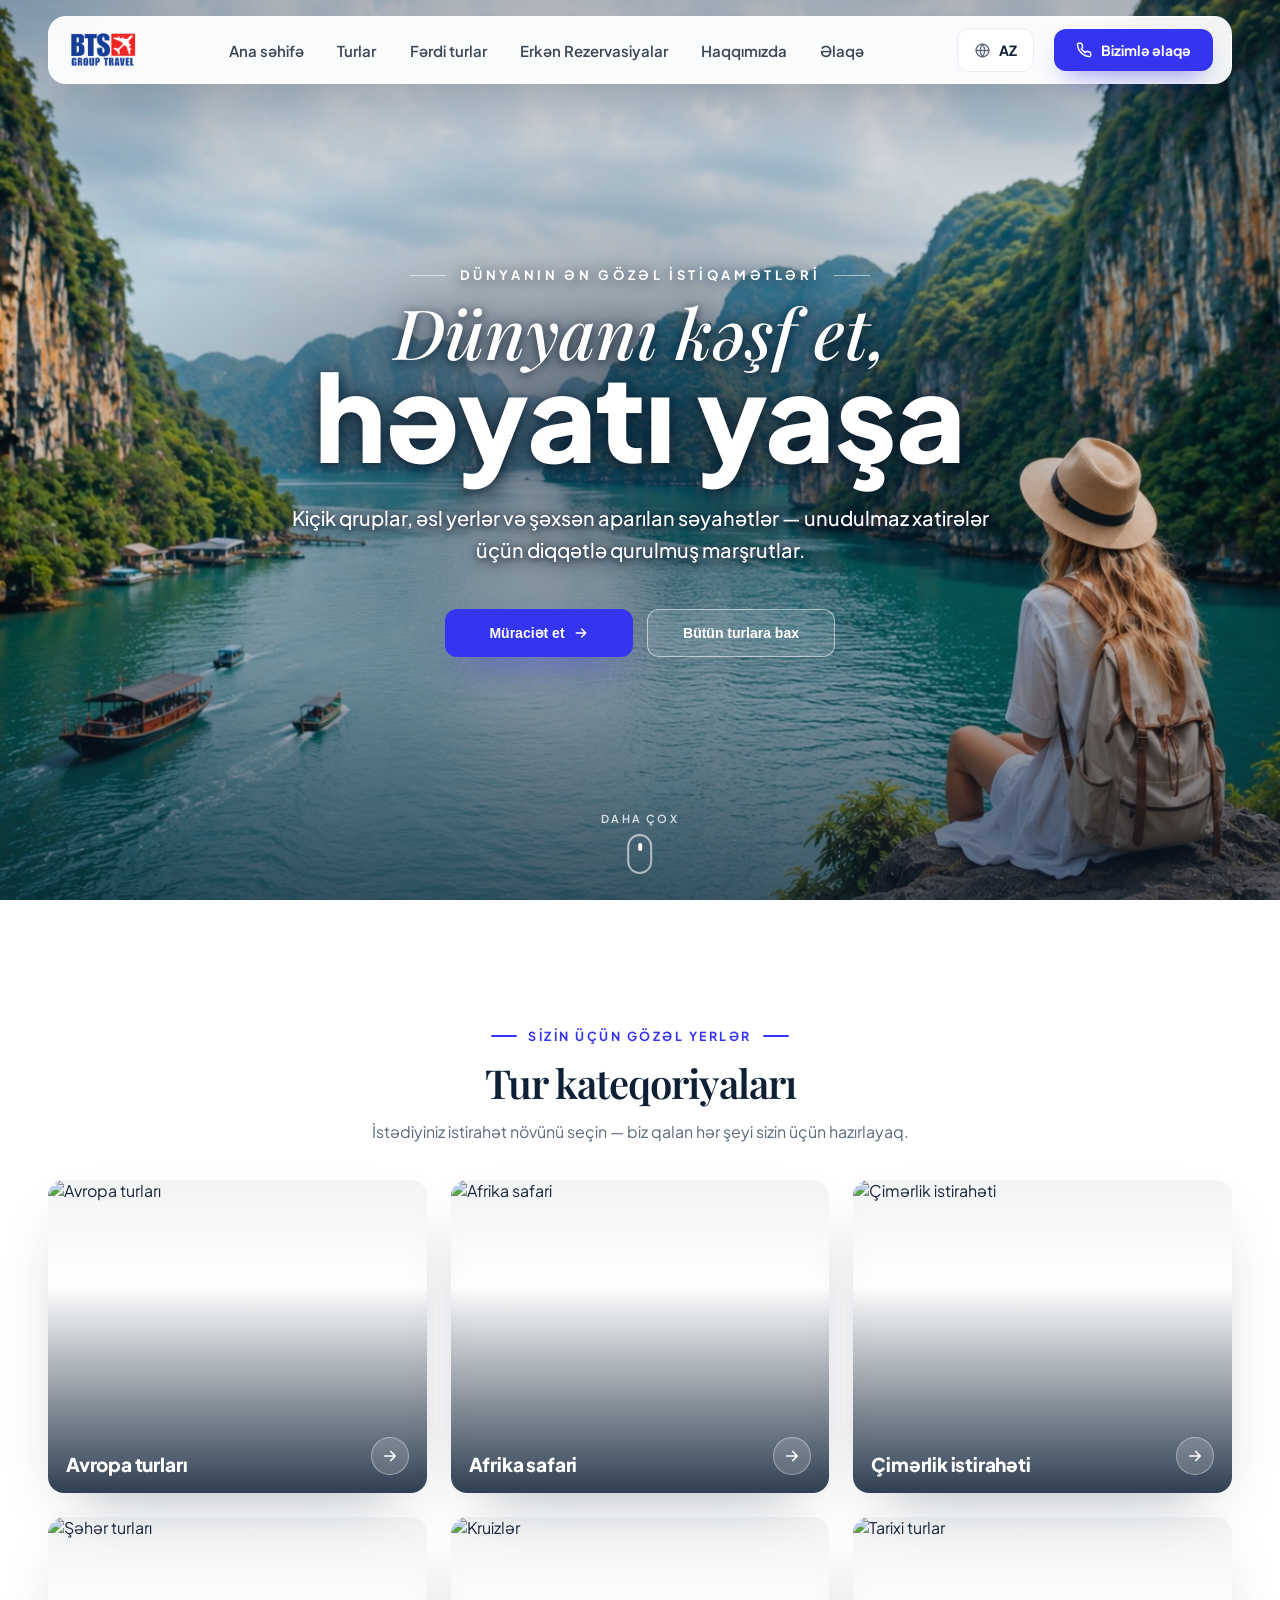
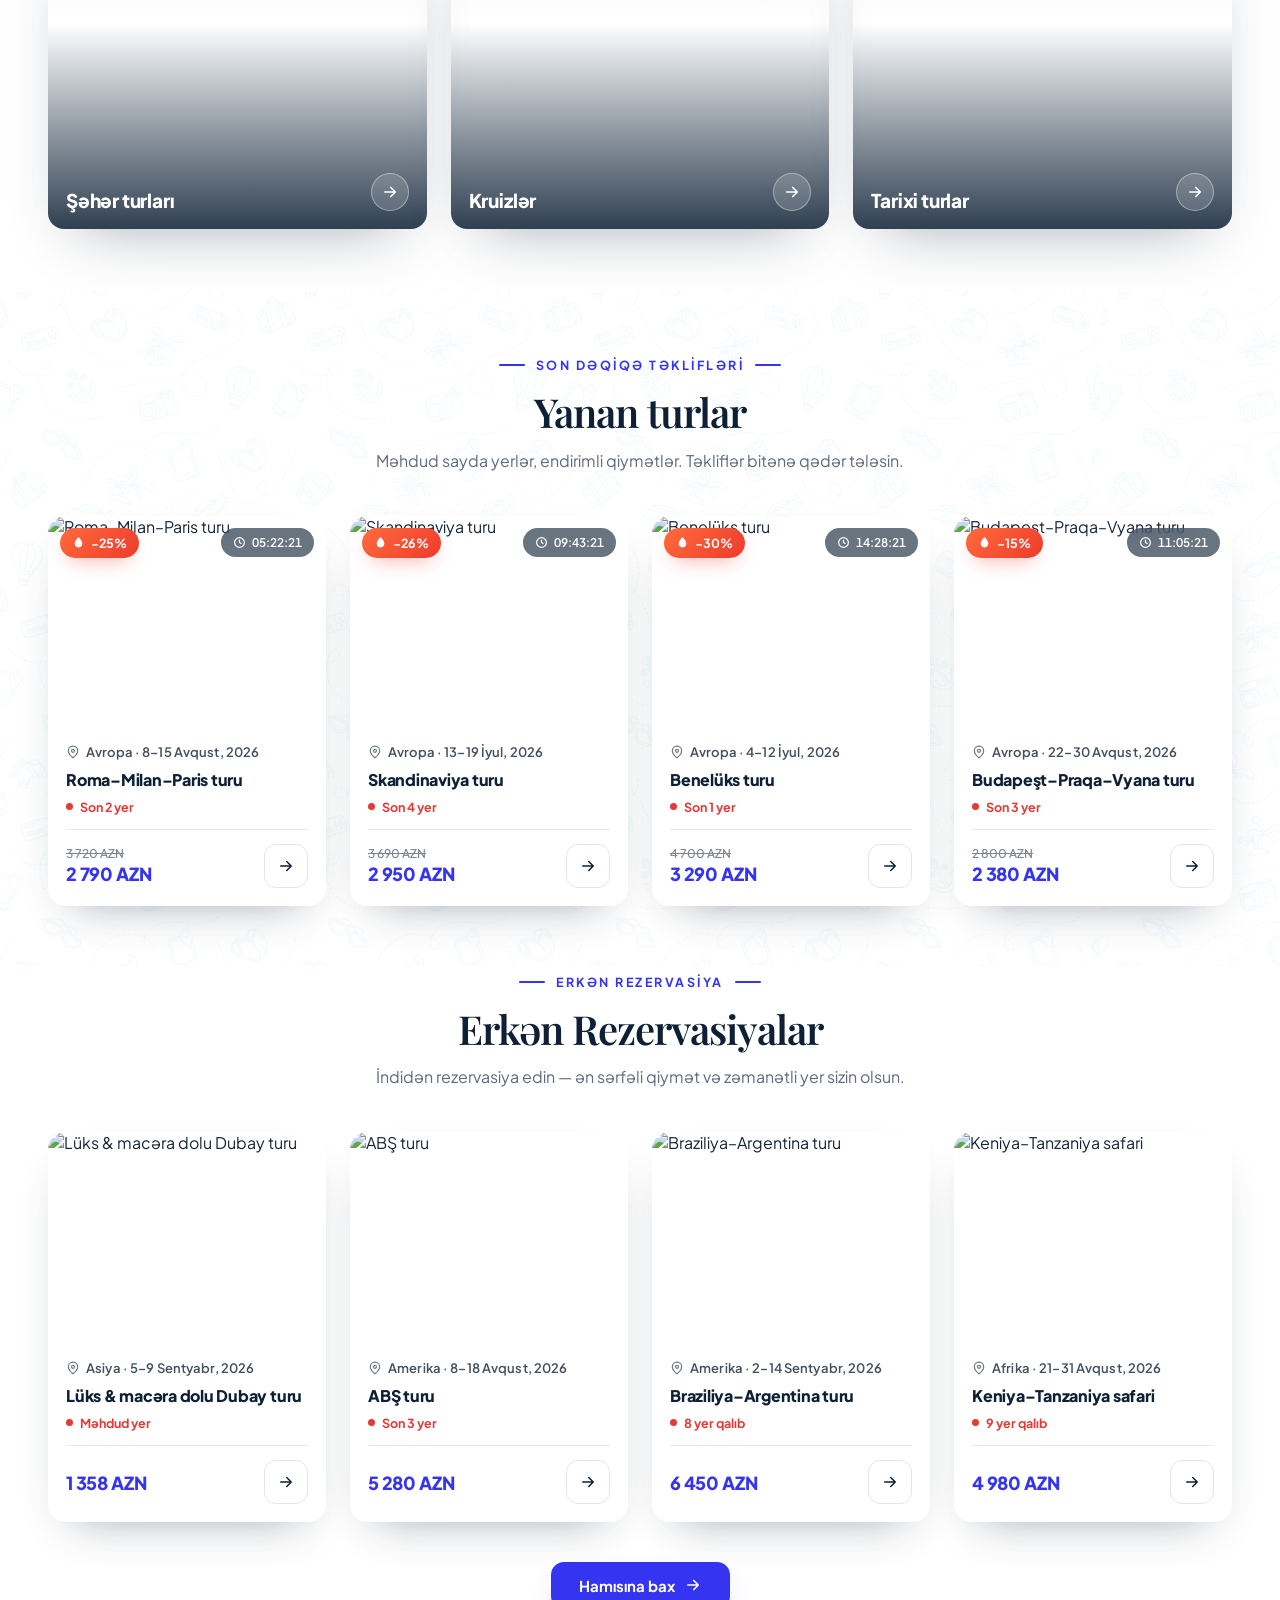
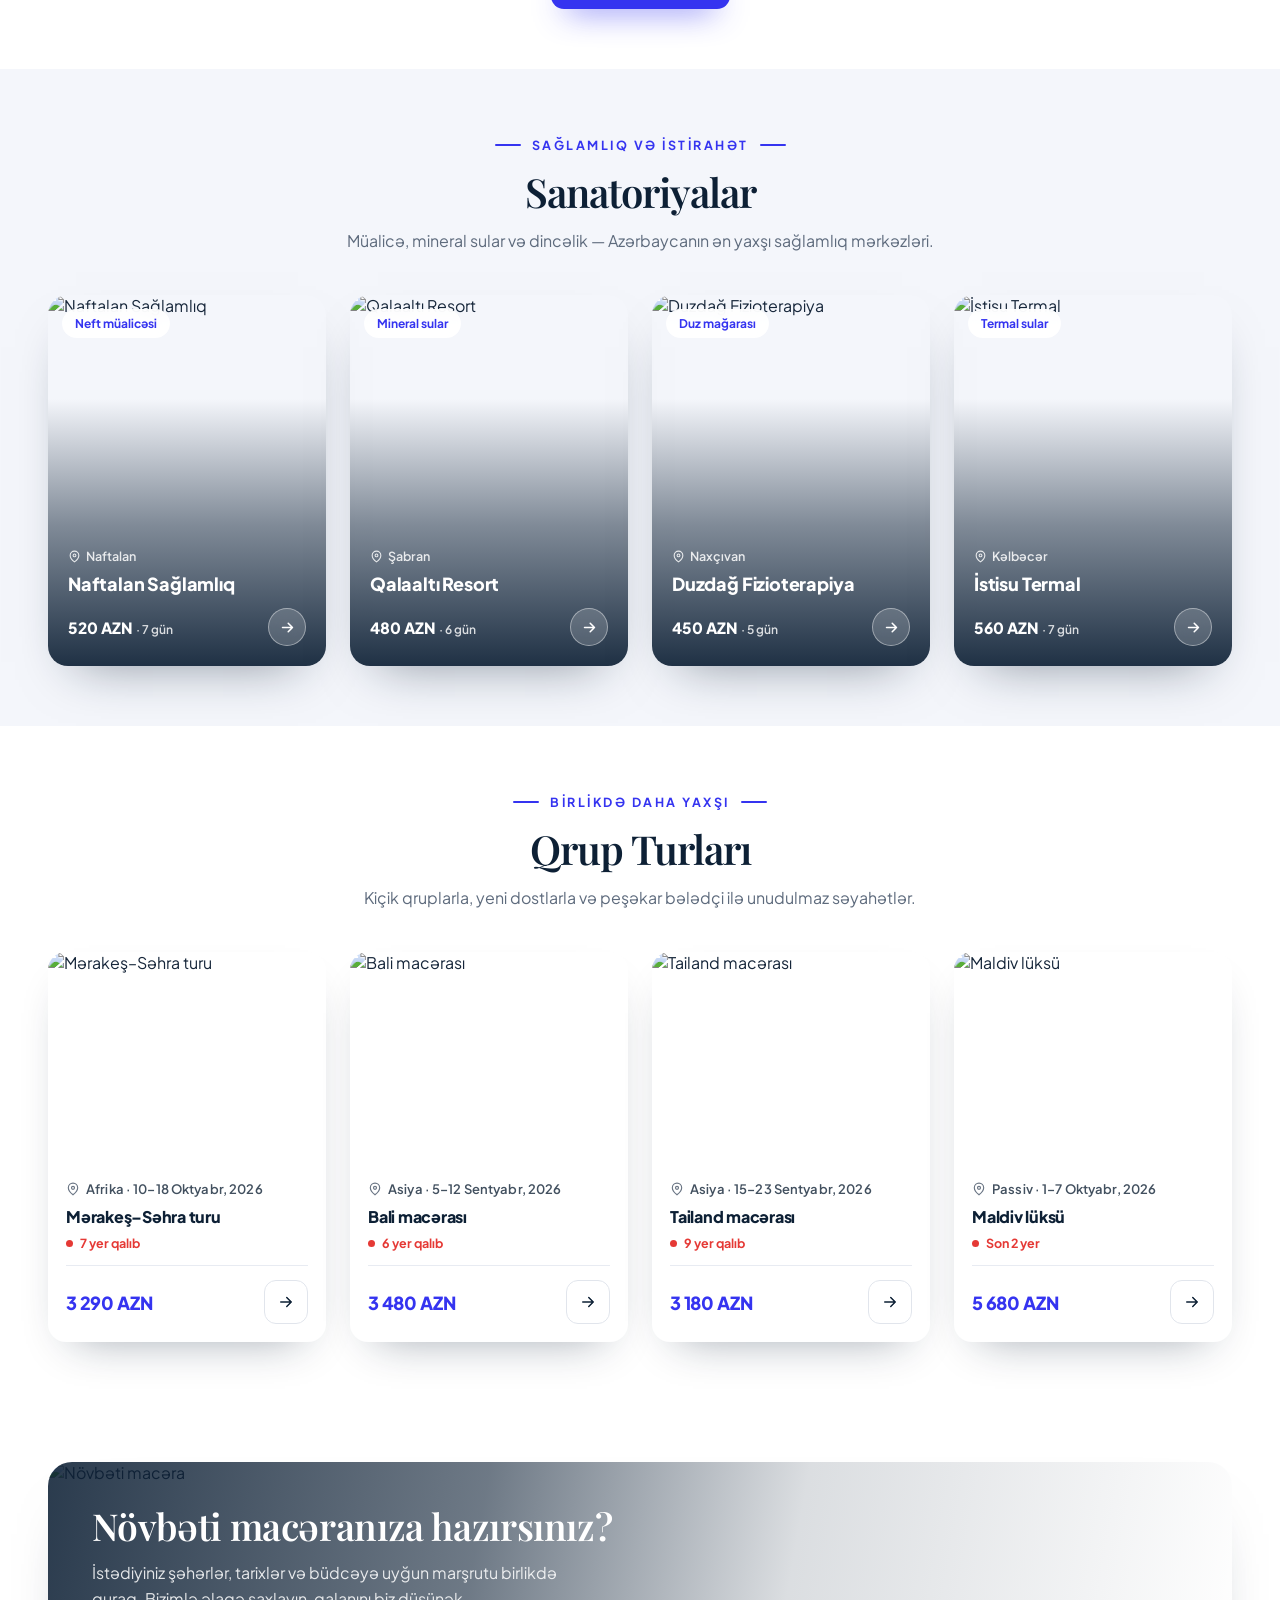
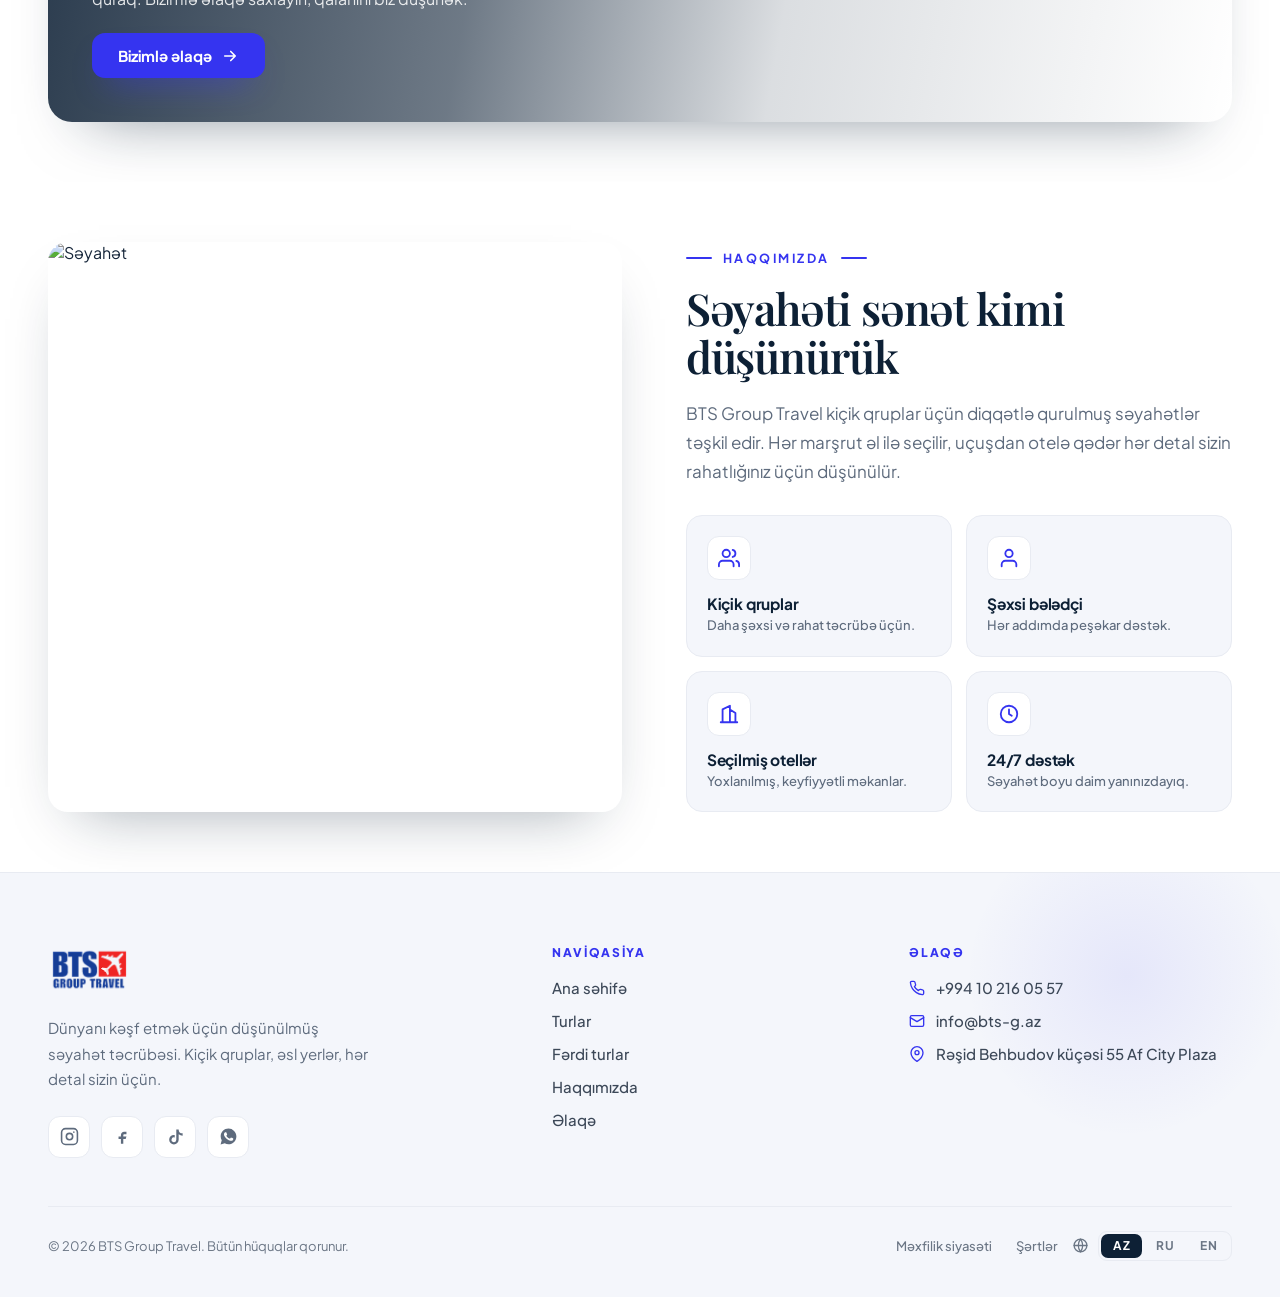
==== commit 41ee9a47: "Skriptlərə versiya nömrəsi: keş səbəbindən köhnə fayl işləməsin - lang.js / i18n.js / cms.js / mobil" ====
--- a/index.html
+++ b/index.html
@@ -743,8 +743,9 @@
 /* Yanan turlar — geri sayım */
 (function(){var p=function(n){return String(n).padStart(2,'0');};var fmt=function(s){return p(Math.floor(s/3600))+':'+p(Math.floor(s%3600/60))+':'+p(s%60);};var els=[].slice.call(document.querySelectorAll('.deal-time'));if(!els.length)return;els.forEach(function(el){el.textContent=fmt(parseInt(el.dataset.secs,10)||0);});setInterval(function(){els.forEach(function(el){var s=parseInt(el.dataset.secs,10);if(isNaN(s))return;if(s>0){s--;el.dataset.secs=s;el.textContent=fmt(s);}else{el.textContent='00:00:00';}});},1000);})();
 </script>
-<script src="cms.js"></script>
-<script src="mobile.js"></script>
-<script src="lang.js"></script>
+<script src="cms.js?v=2"></script>
+<script src="mobile.js?v=2"></script>
+<script src="lang.js?v=2"></script>
+<script src="i18n.js?v=2"></script>
 </body>
 </html>
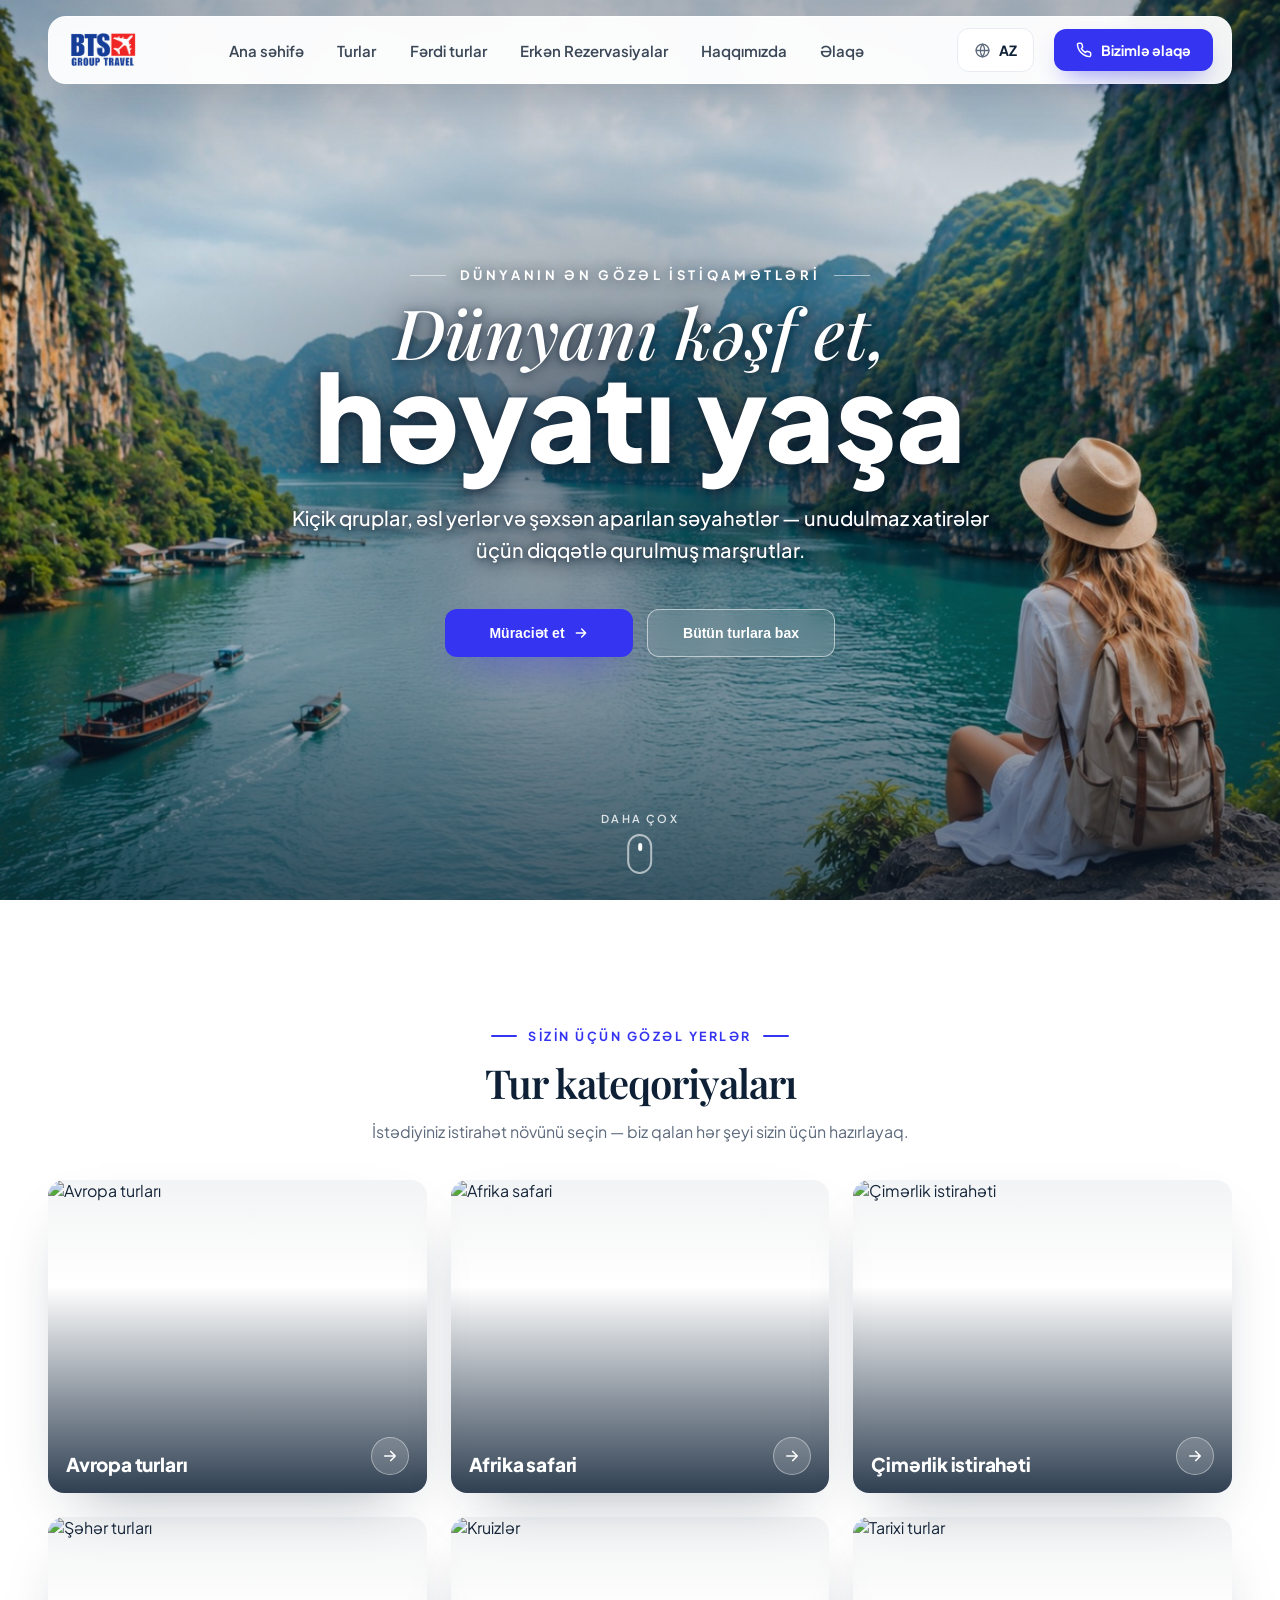
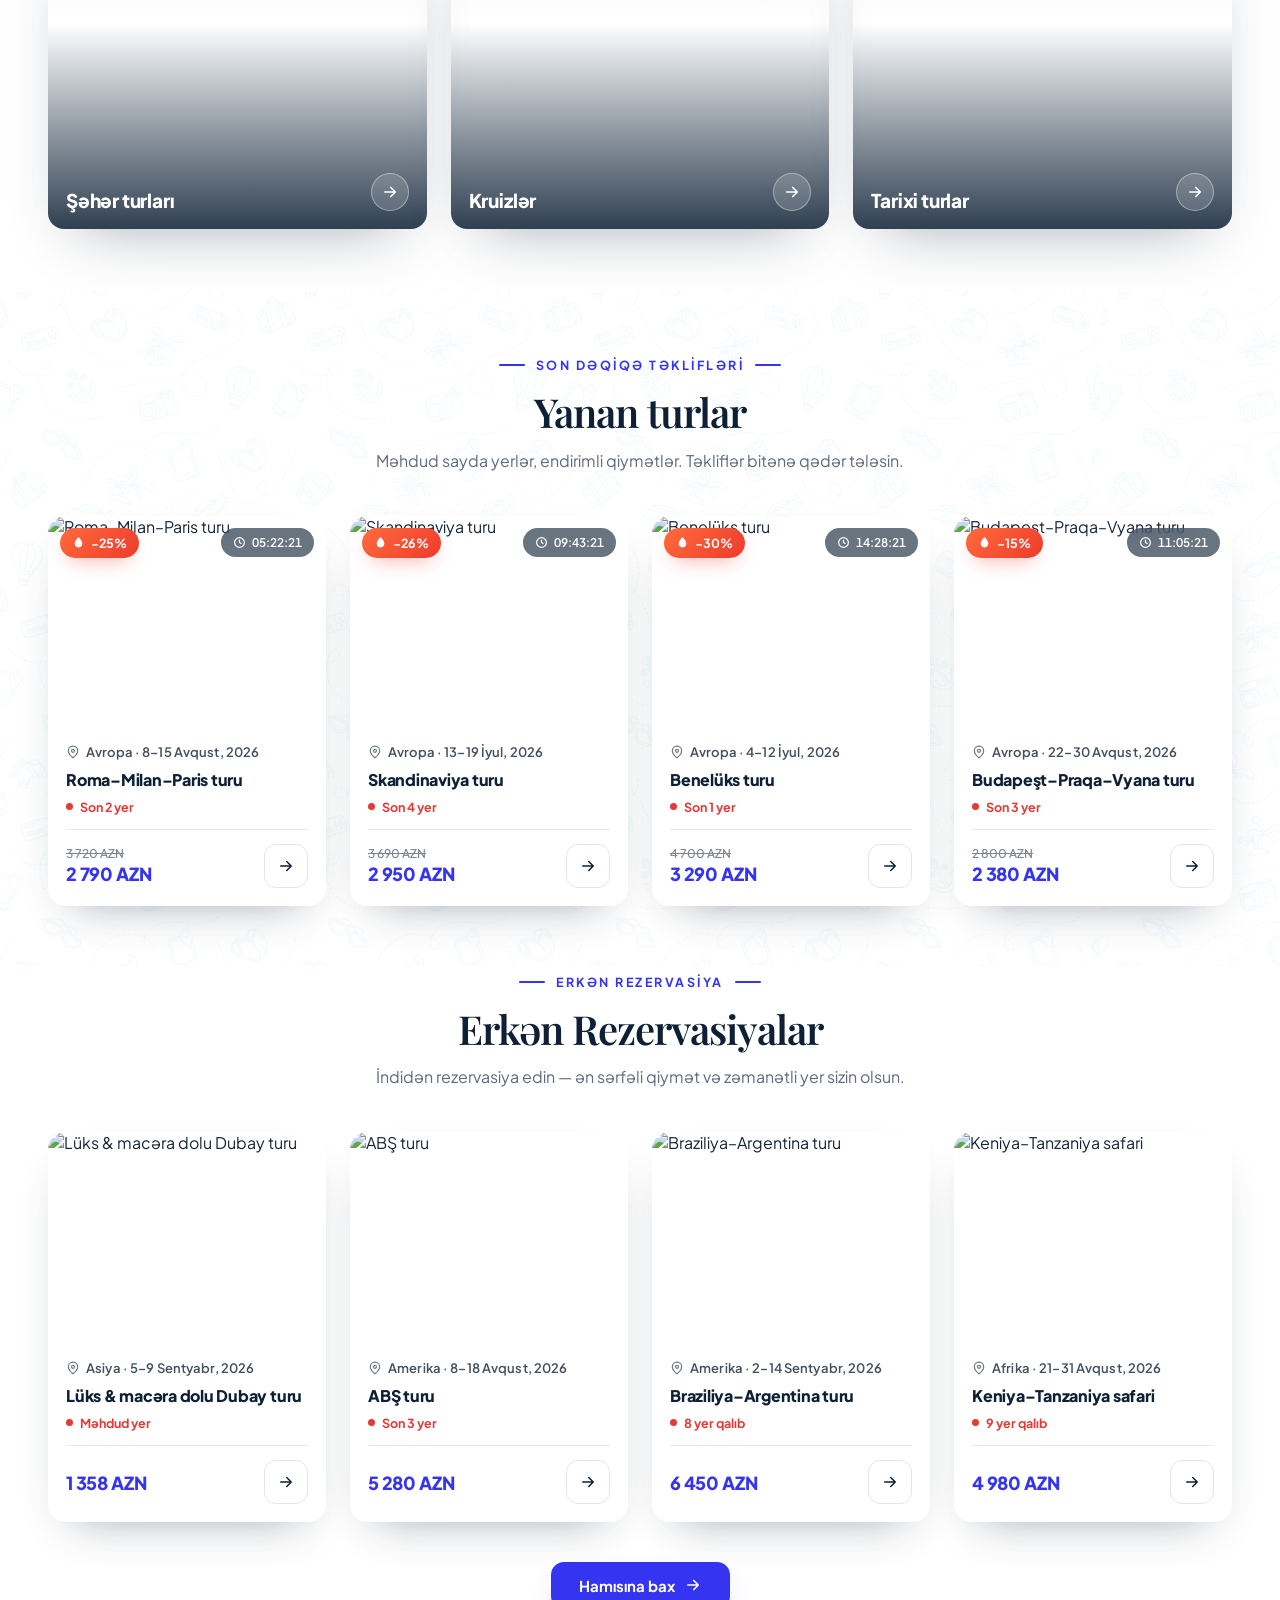
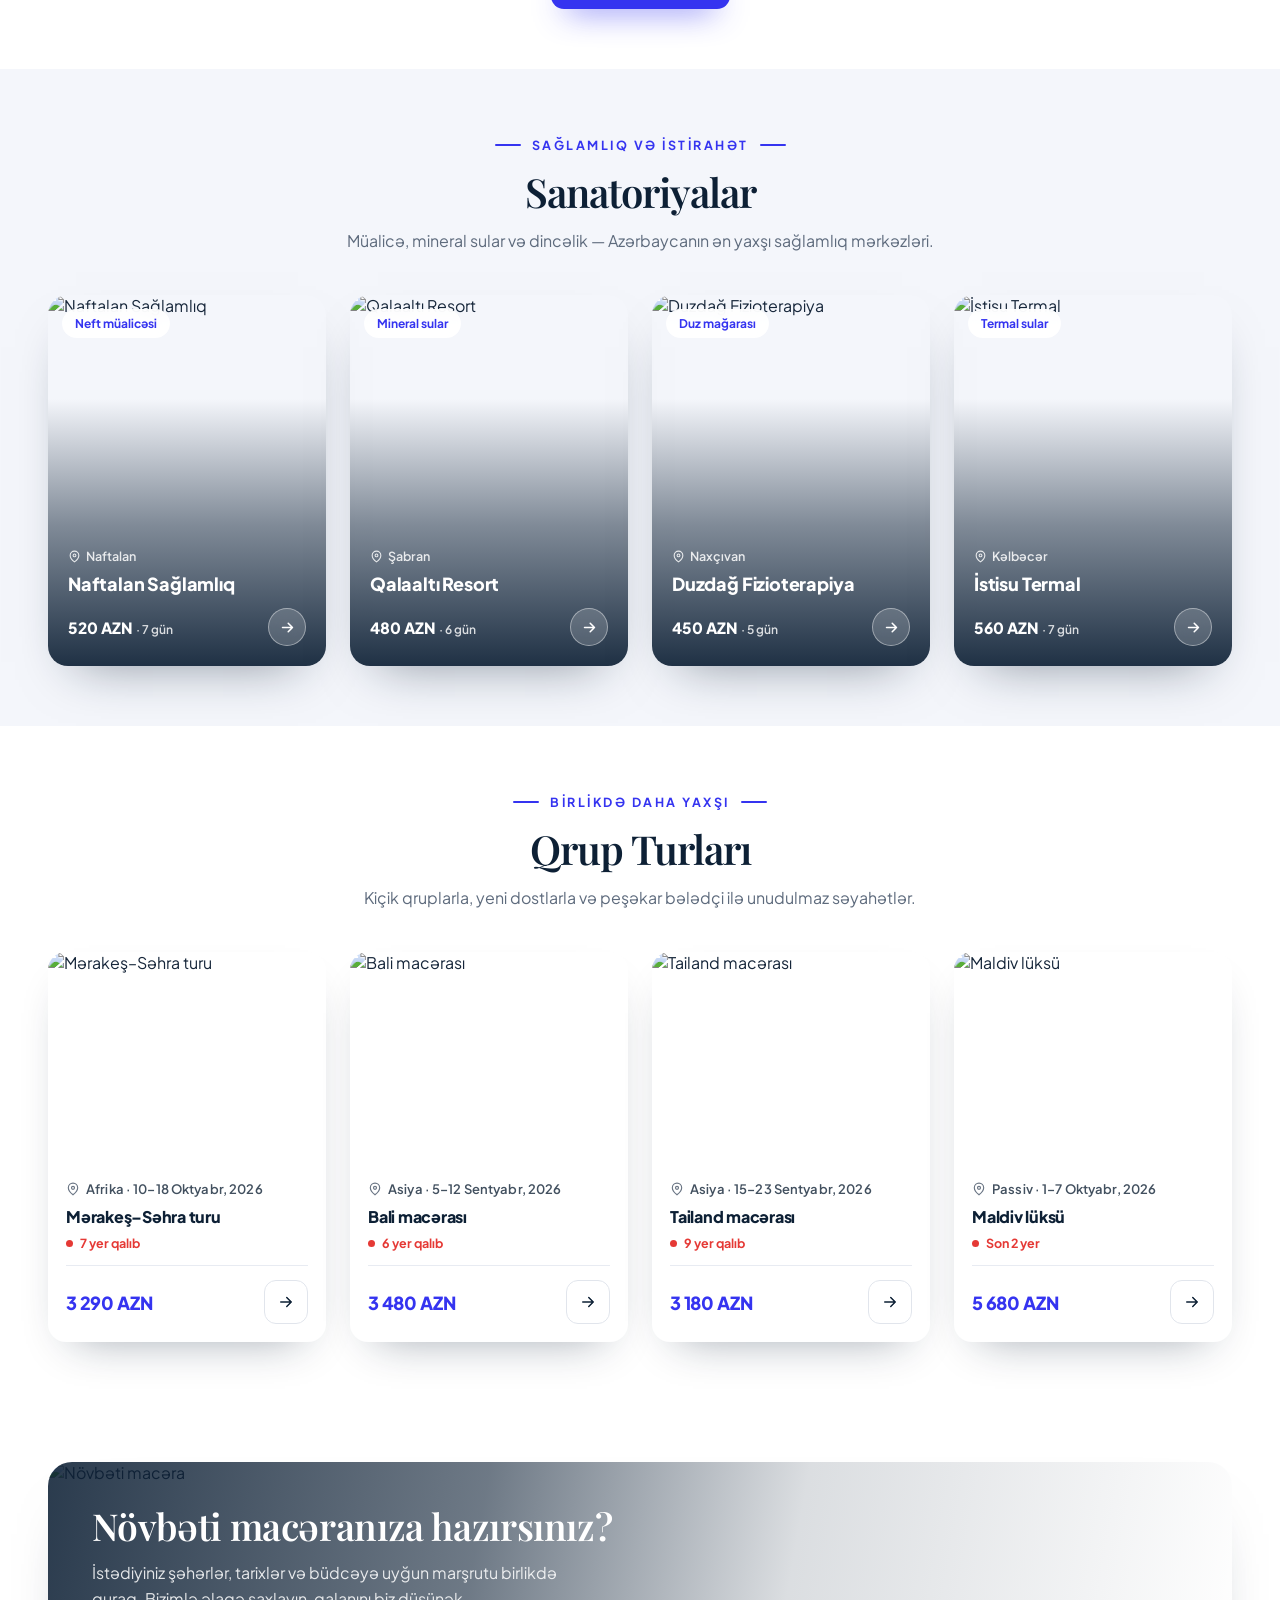
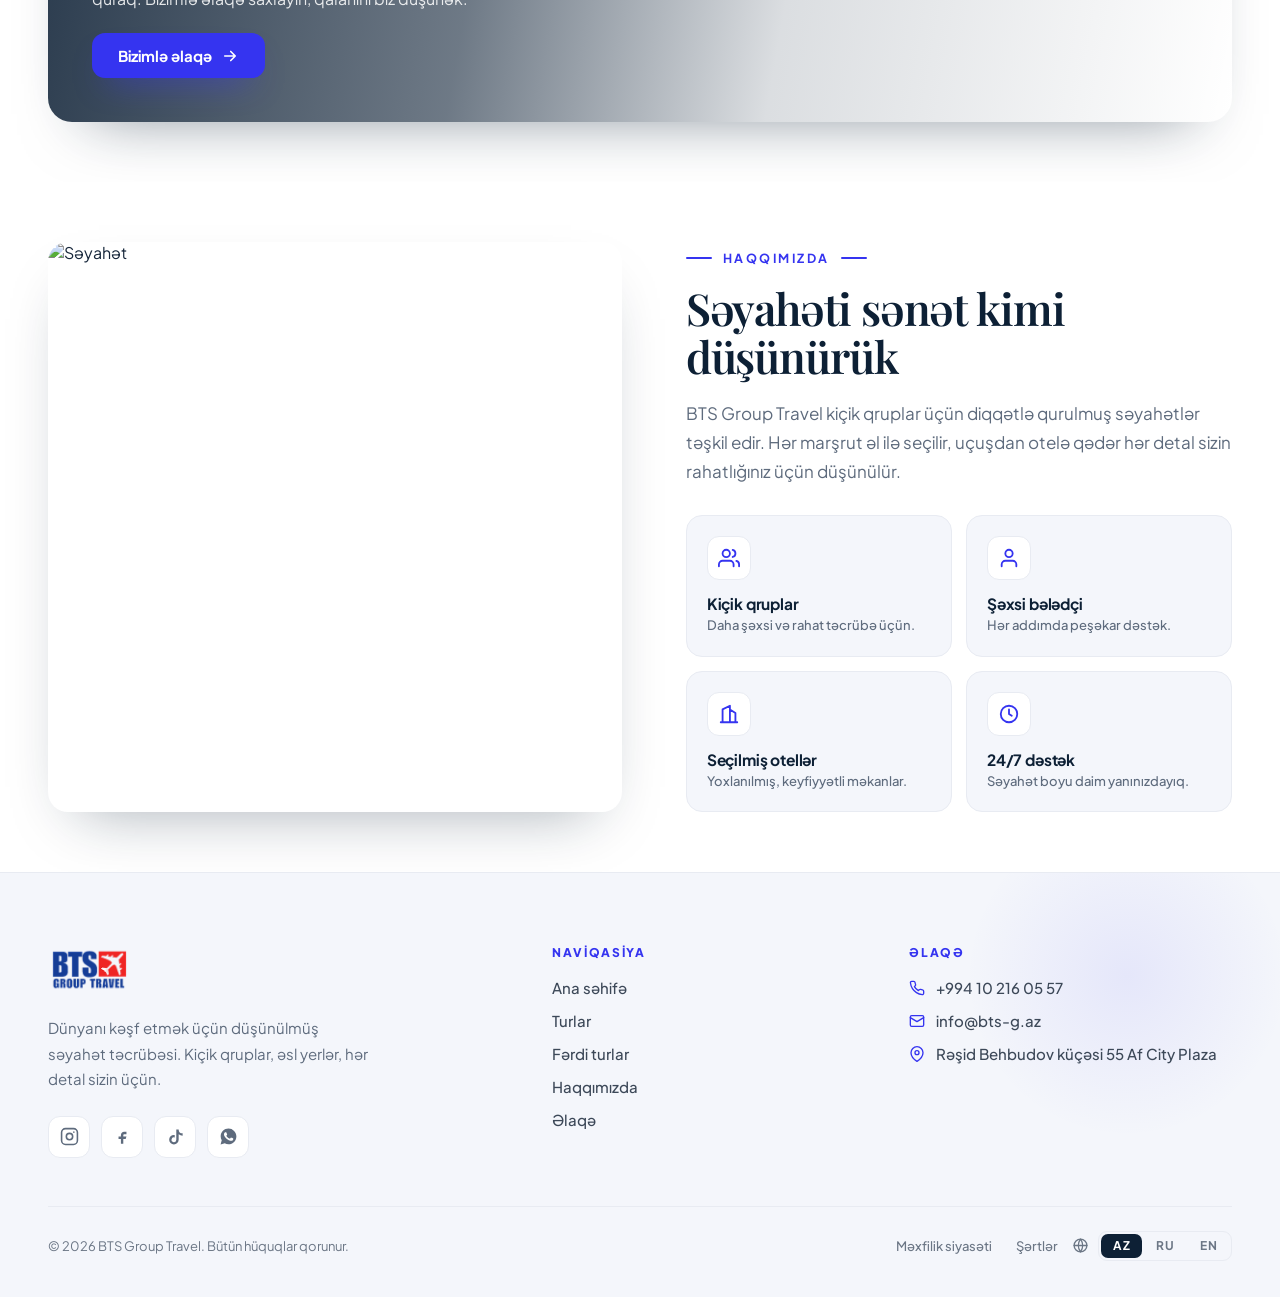
==== commit 02227218: "Tur adları və kart mətnləri tərcümə olunur - lüğətə 17 tur adı əlavə olundu (RU/EN) + «Fərdi turlar»" ====
--- a/index.html
+++ b/index.html
@@ -743,9 +743,9 @@
 /* Yanan turlar — geri sayım */
 (function(){var p=function(n){return String(n).padStart(2,'0');};var fmt=function(s){return p(Math.floor(s/3600))+':'+p(Math.floor(s%3600/60))+':'+p(s%60);};var els=[].slice.call(document.querySelectorAll('.deal-time'));if(!els.length)return;els.forEach(function(el){el.textContent=fmt(parseInt(el.dataset.secs,10)||0);});setInterval(function(){els.forEach(function(el){var s=parseInt(el.dataset.secs,10);if(isNaN(s))return;if(s>0){s--;el.dataset.secs=s;el.textContent=fmt(s);}else{el.textContent='00:00:00';}});},1000);})();
 </script>
-<script src="cms.js?v=2"></script>
-<script src="mobile.js?v=2"></script>
-<script src="lang.js?v=2"></script>
-<script src="i18n.js?v=2"></script>
+<script src="cms.js?v=3"></script>
+<script src="mobile.js?v=3"></script>
+<script src="lang.js?v=3"></script>
+<script src="i18n.js?v=3"></script>
 </body>
 </html>
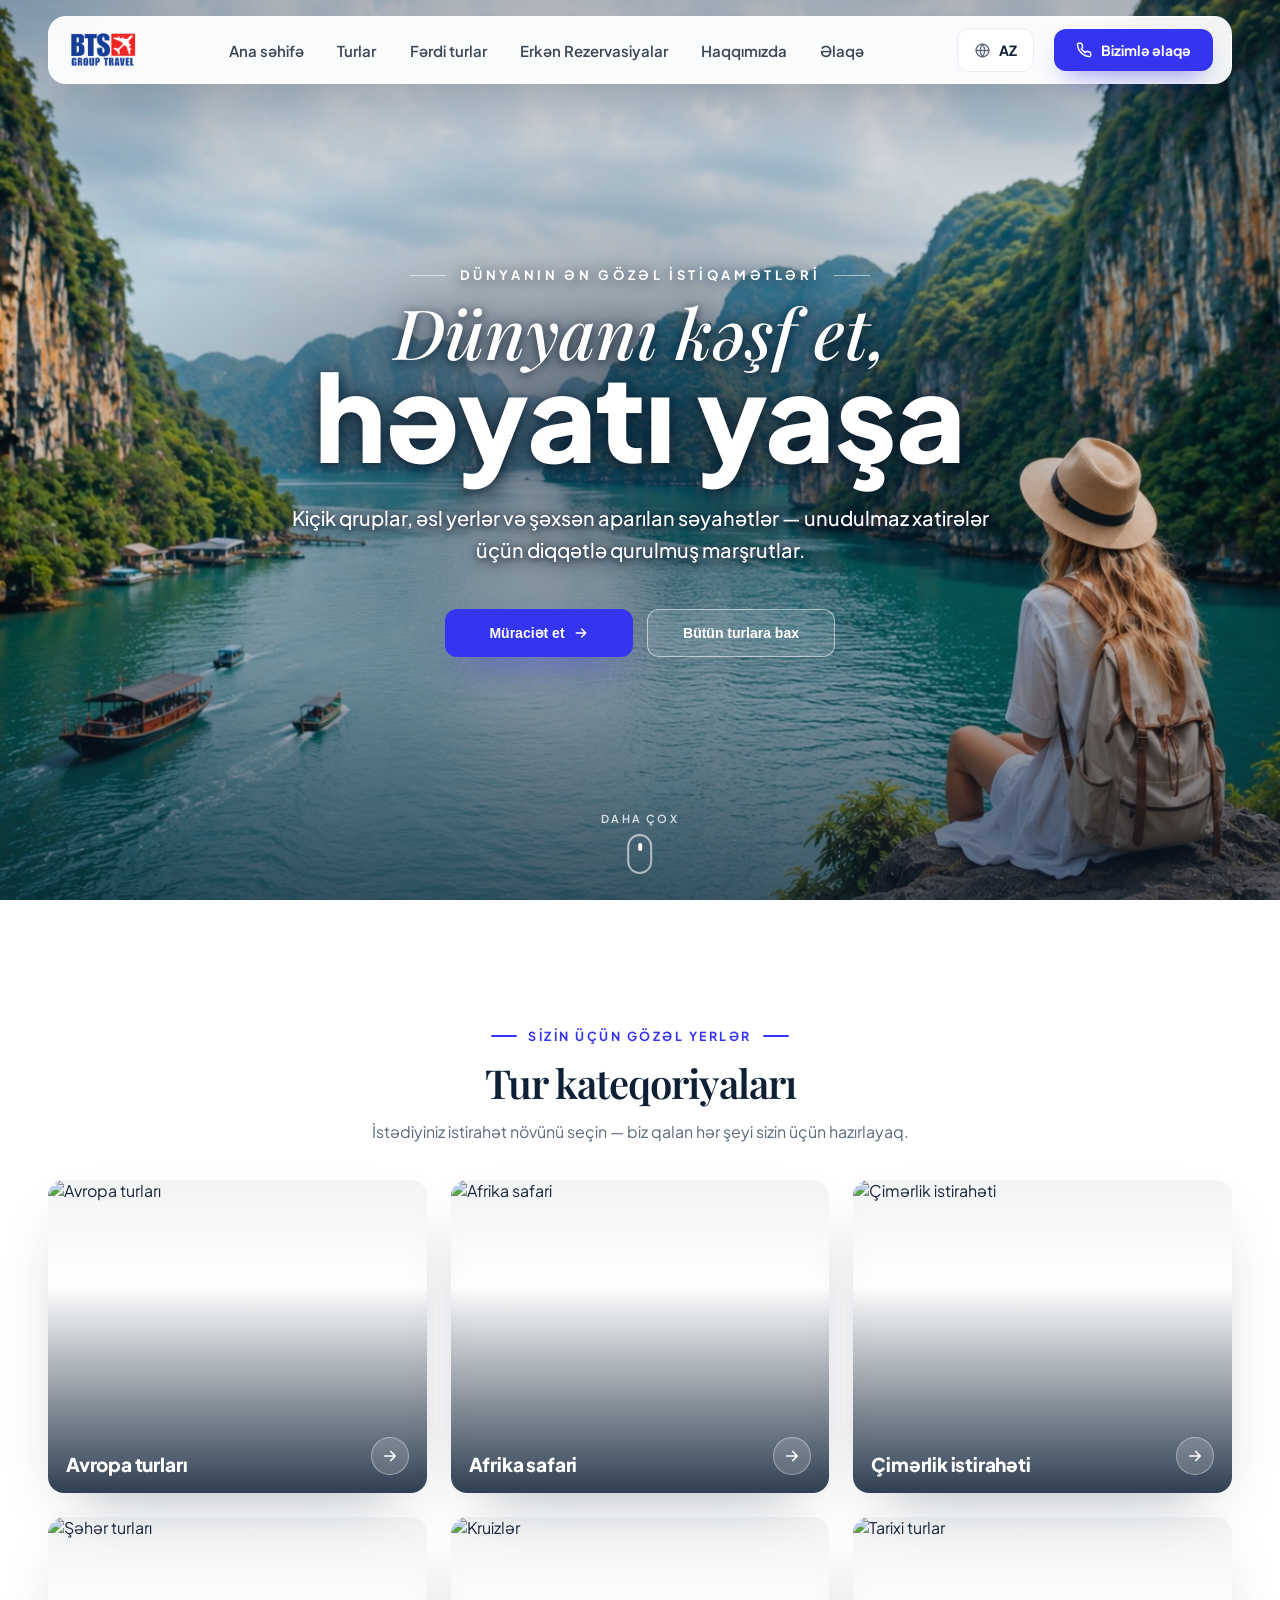
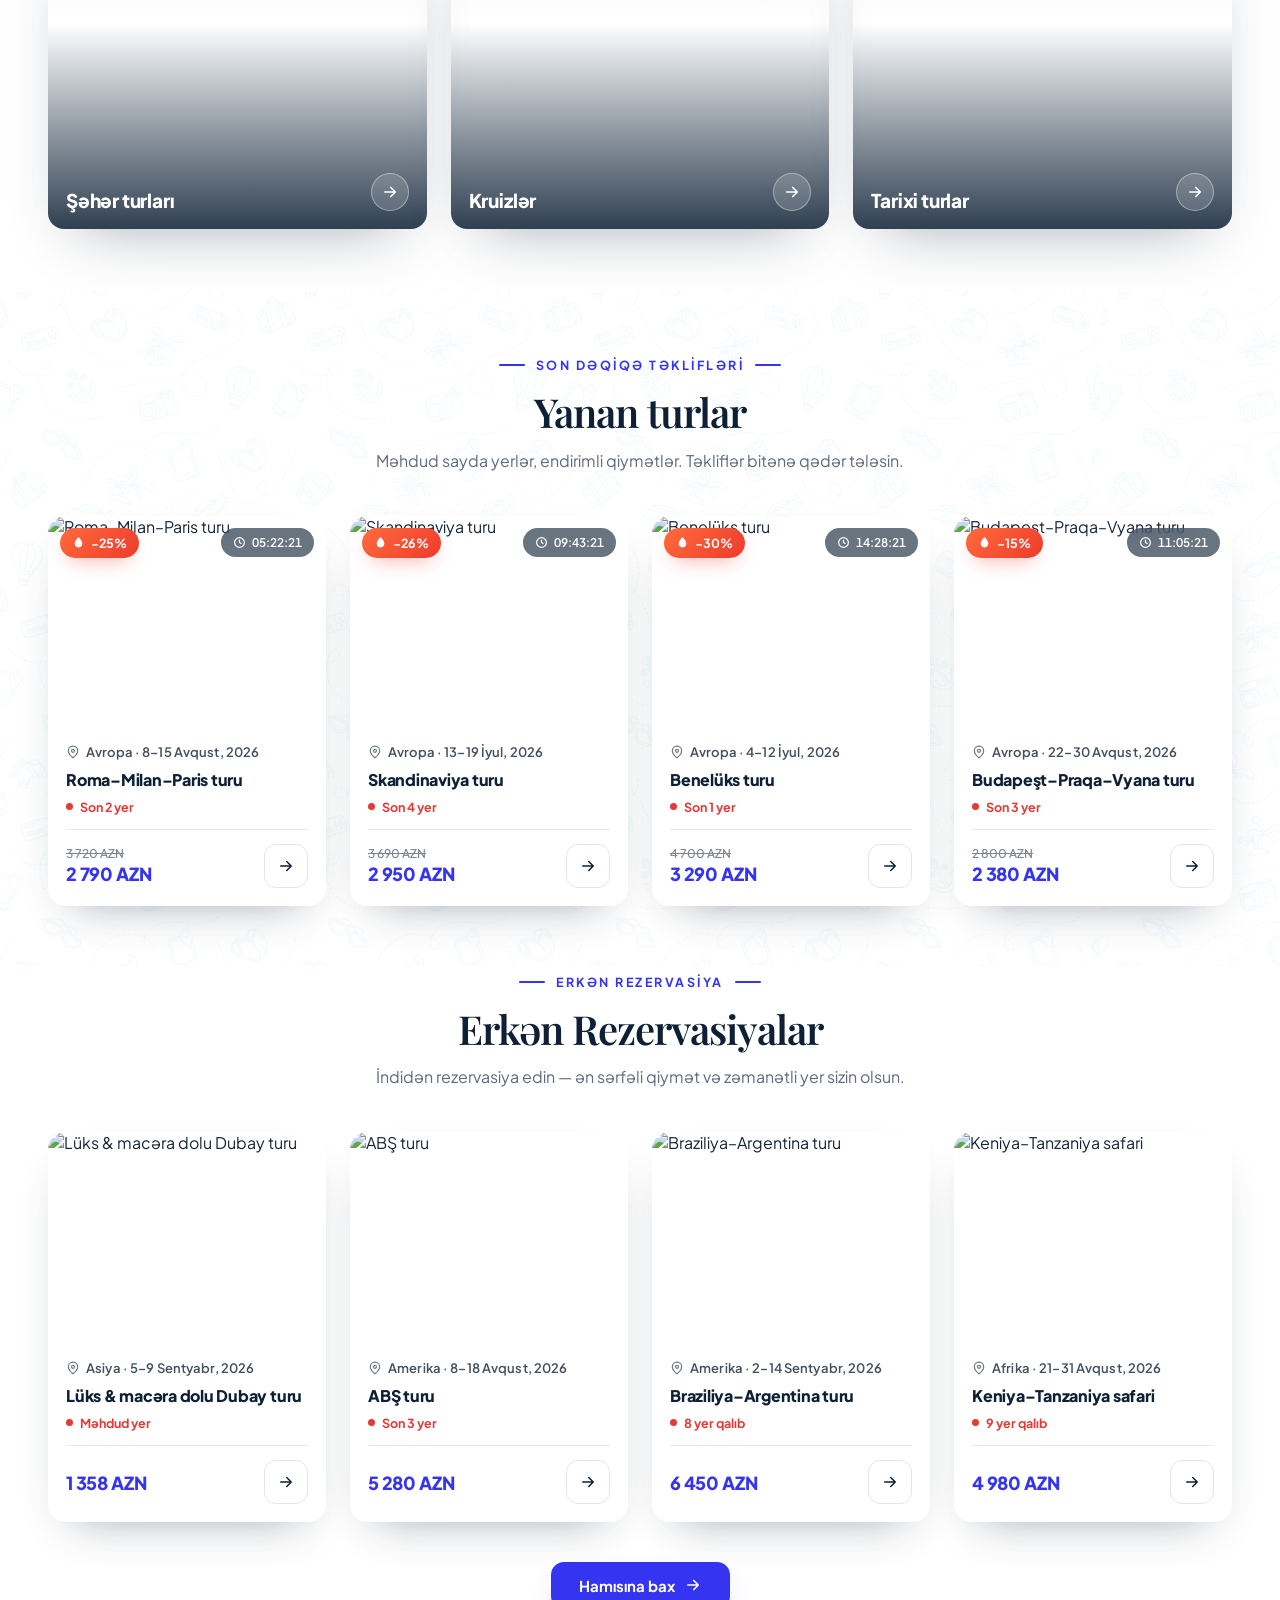
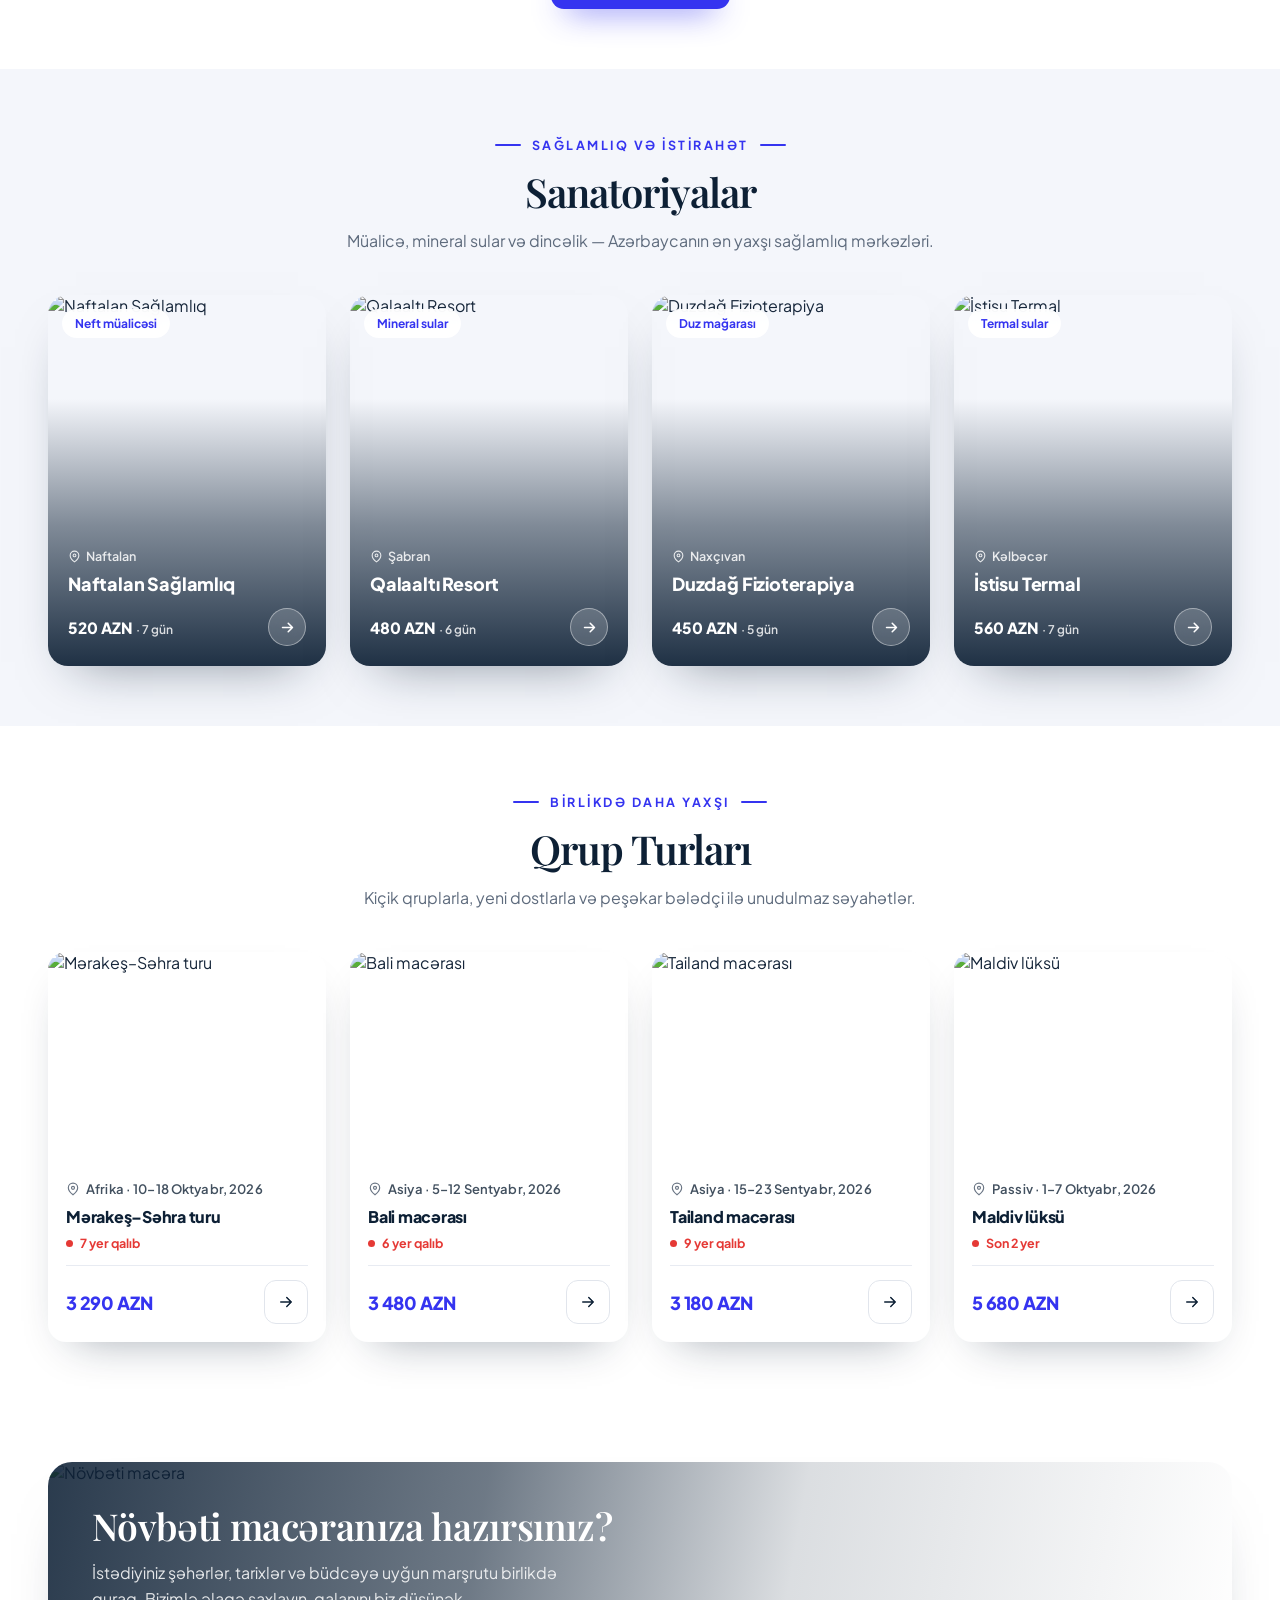
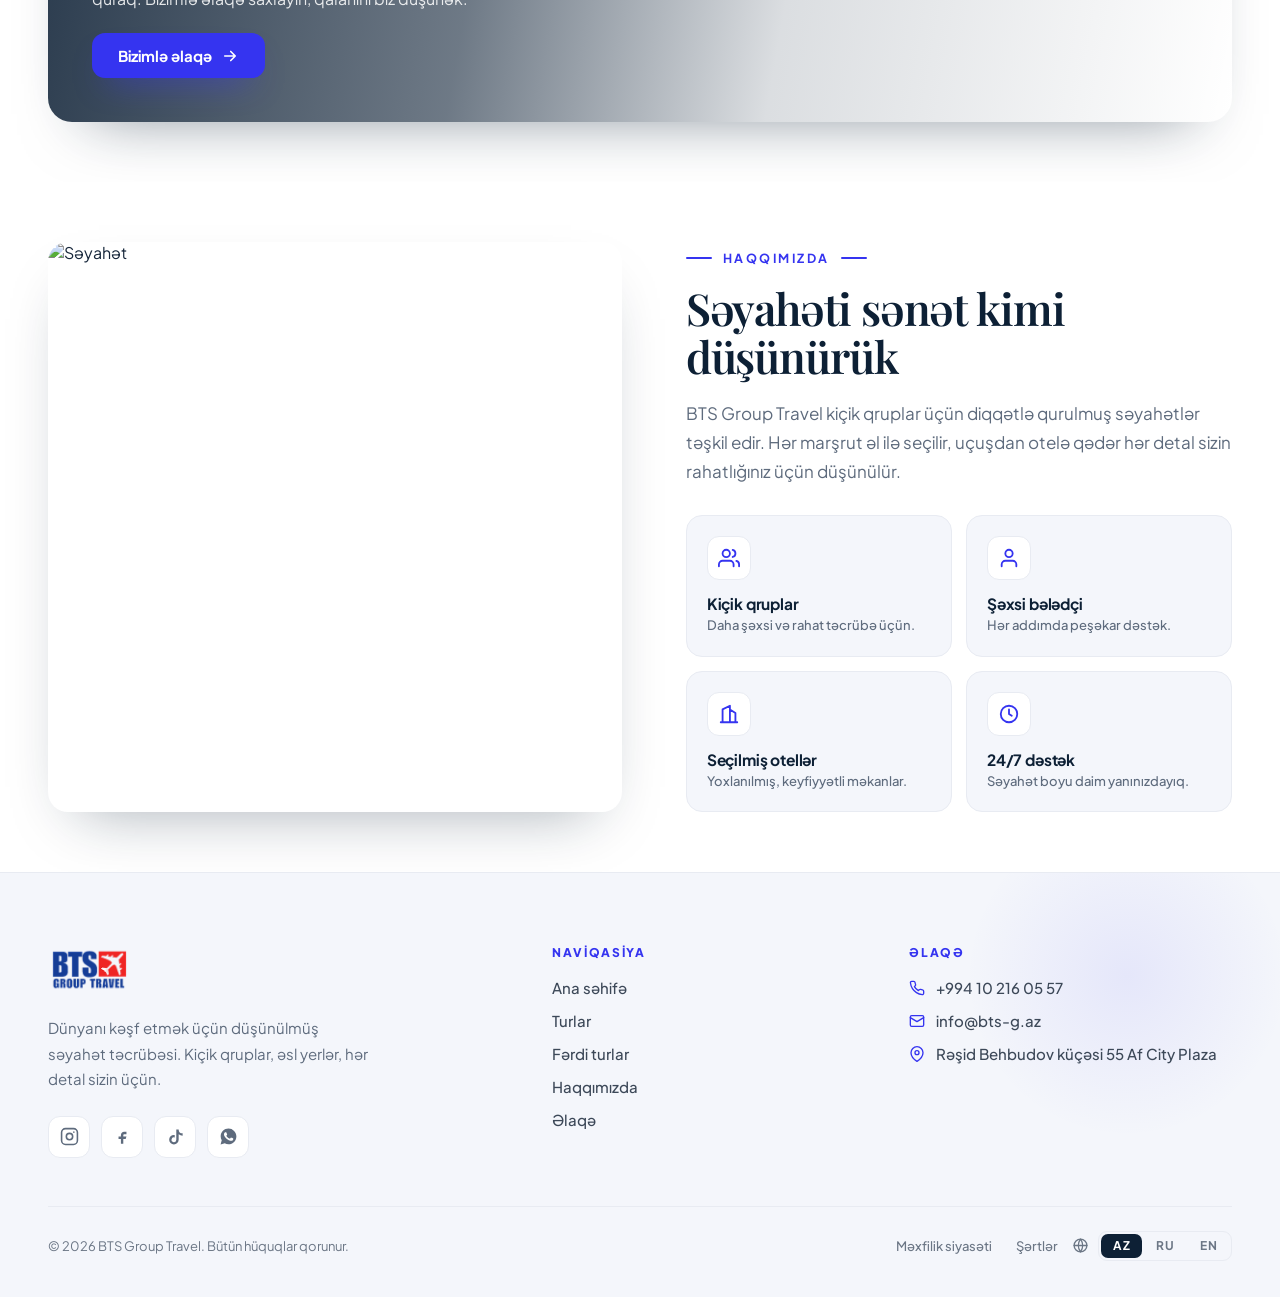
==== commit 5835feaf: "Sahə ipucları tərcümə olunur, müşahidəçi atributlara da baxır - lüğətə 5 placeholder əlavə olundu (U" ====
--- a/index.html
+++ b/index.html
@@ -743,9 +743,9 @@
 /* Yanan turlar — geri sayım */
 (function(){var p=function(n){return String(n).padStart(2,'0');};var fmt=function(s){return p(Math.floor(s/3600))+':'+p(Math.floor(s%3600/60))+':'+p(s%60);};var els=[].slice.call(document.querySelectorAll('.deal-time'));if(!els.length)return;els.forEach(function(el){el.textContent=fmt(parseInt(el.dataset.secs,10)||0);});setInterval(function(){els.forEach(function(el){var s=parseInt(el.dataset.secs,10);if(isNaN(s))return;if(s>0){s--;el.dataset.secs=s;el.textContent=fmt(s);}else{el.textContent='00:00:00';}});},1000);})();
 </script>
-<script src="cms.js?v=3"></script>
-<script src="mobile.js?v=3"></script>
-<script src="lang.js?v=3"></script>
-<script src="i18n.js?v=3"></script>
+<script src="cms.js?v=5"></script>
+<script src="mobile.js?v=5"></script>
+<script src="lang.js?v=5"></script>
+<script src="i18n.js?v=5"></script>
 </body>
 </html>
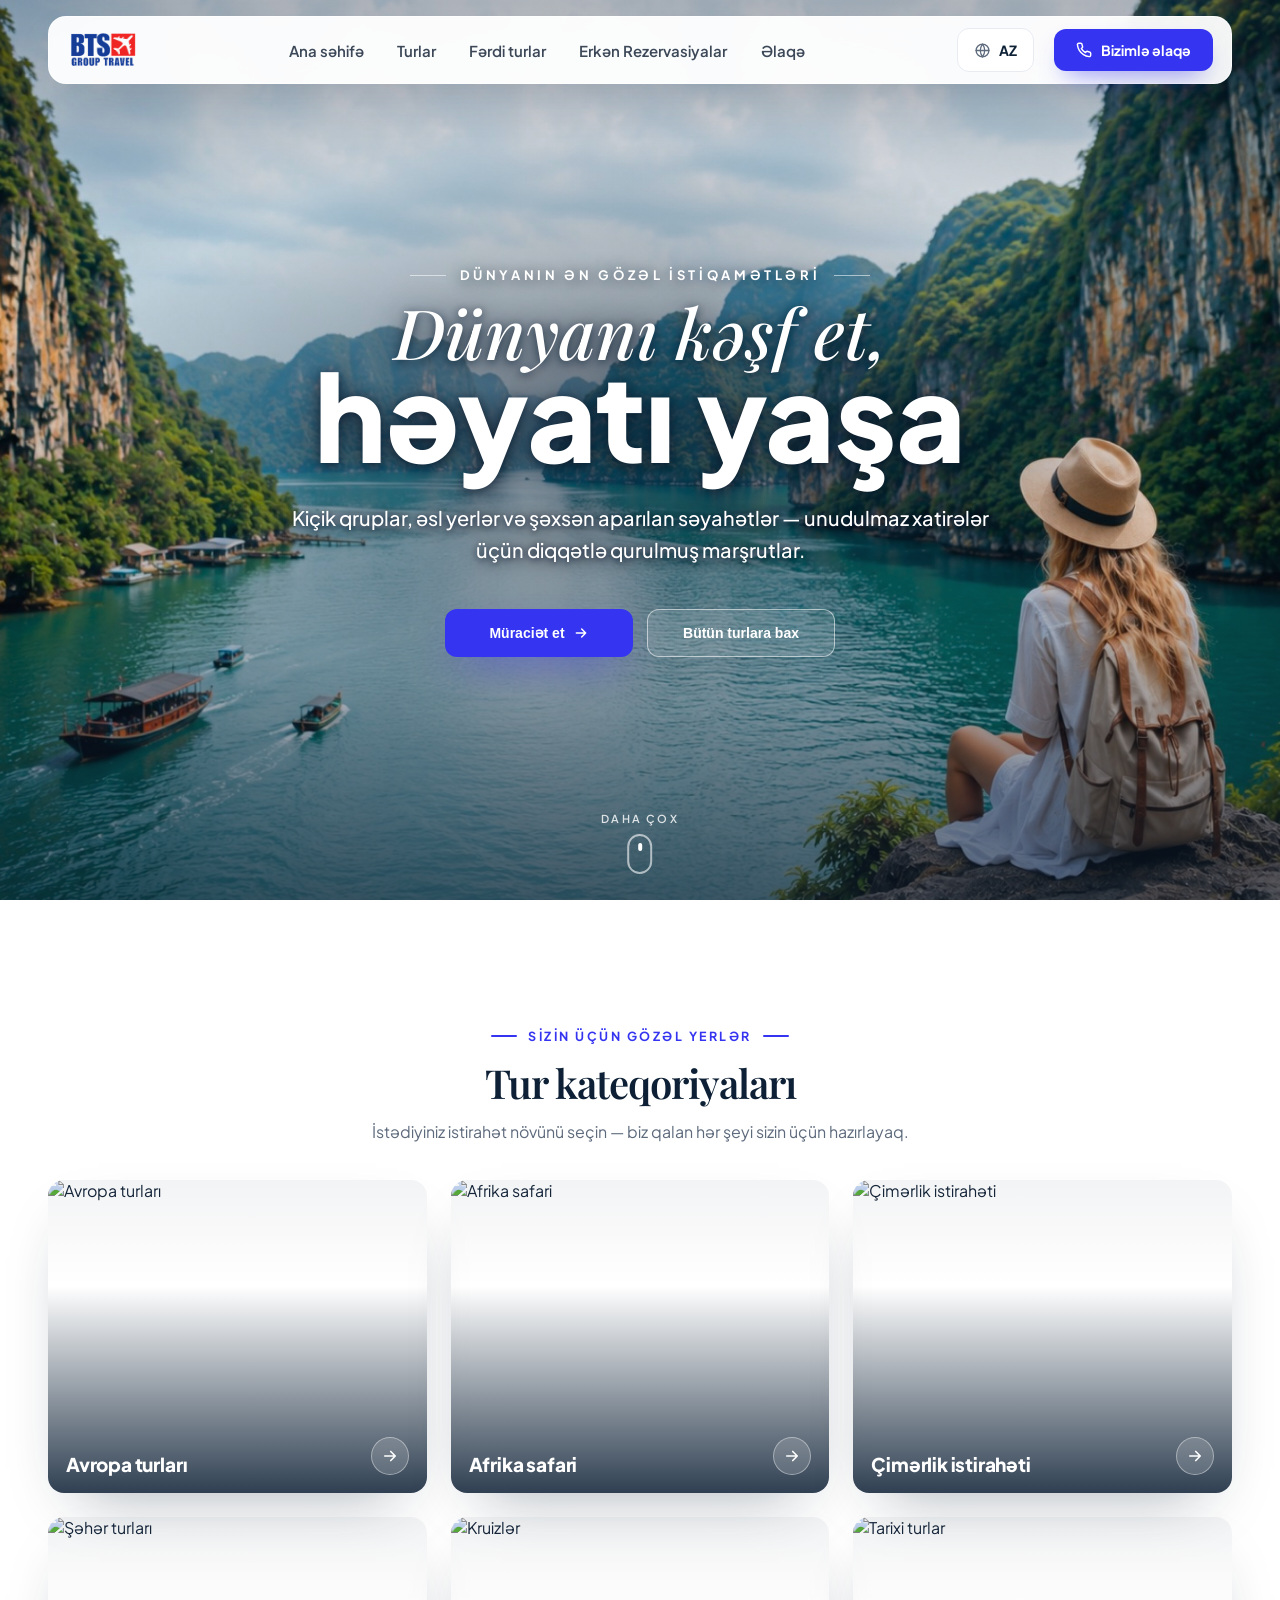
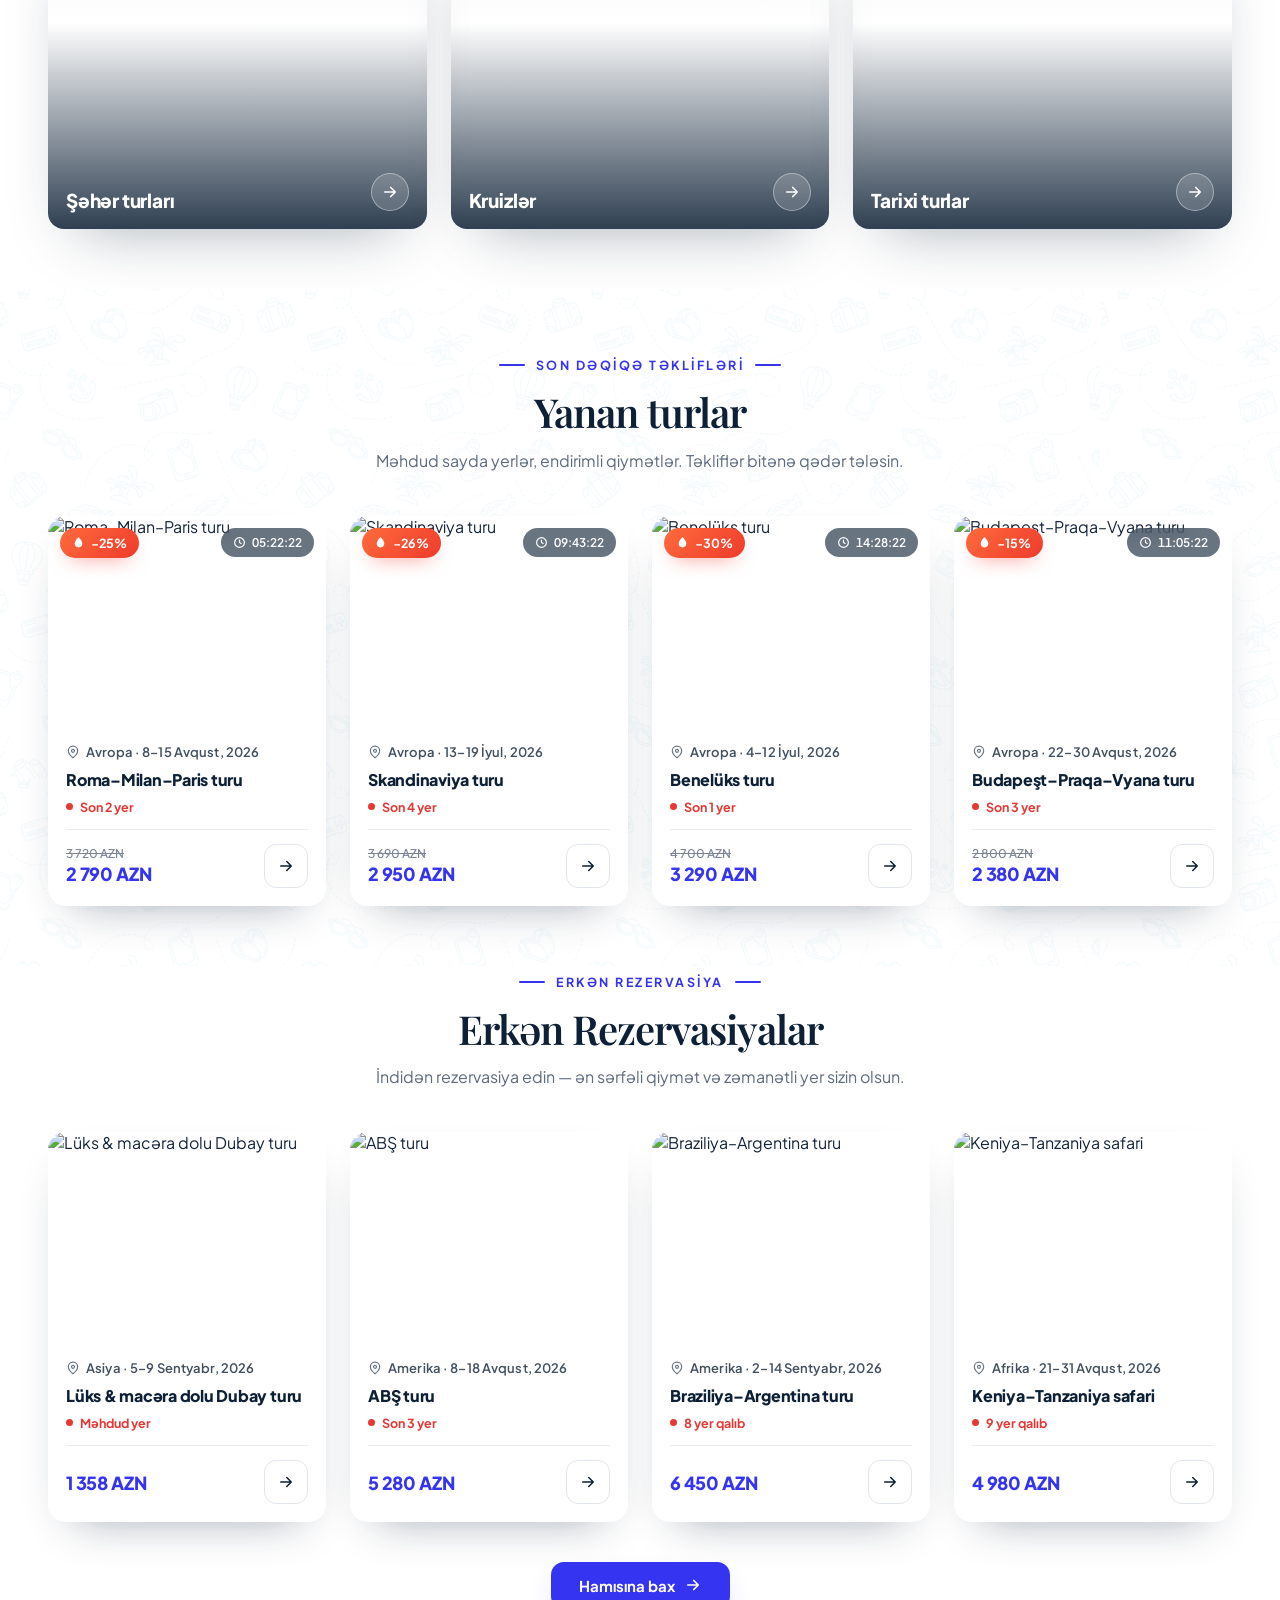
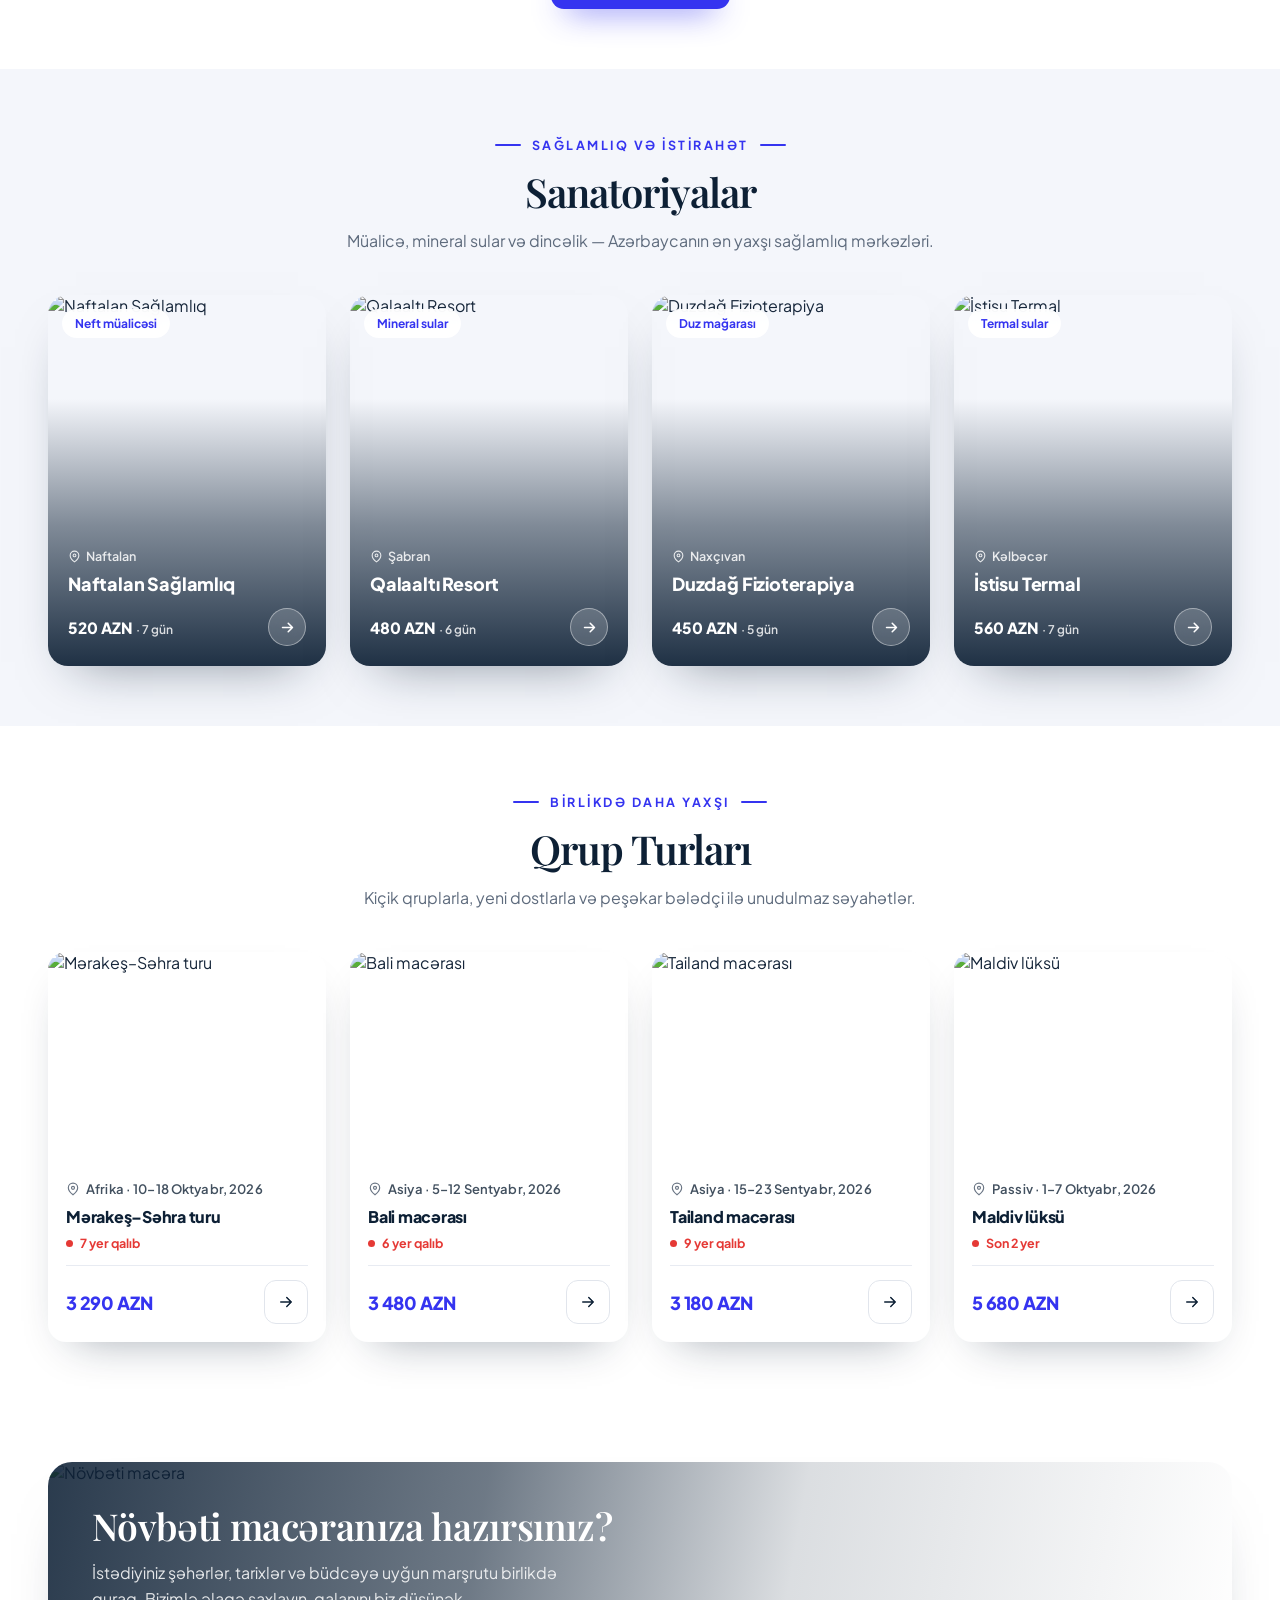
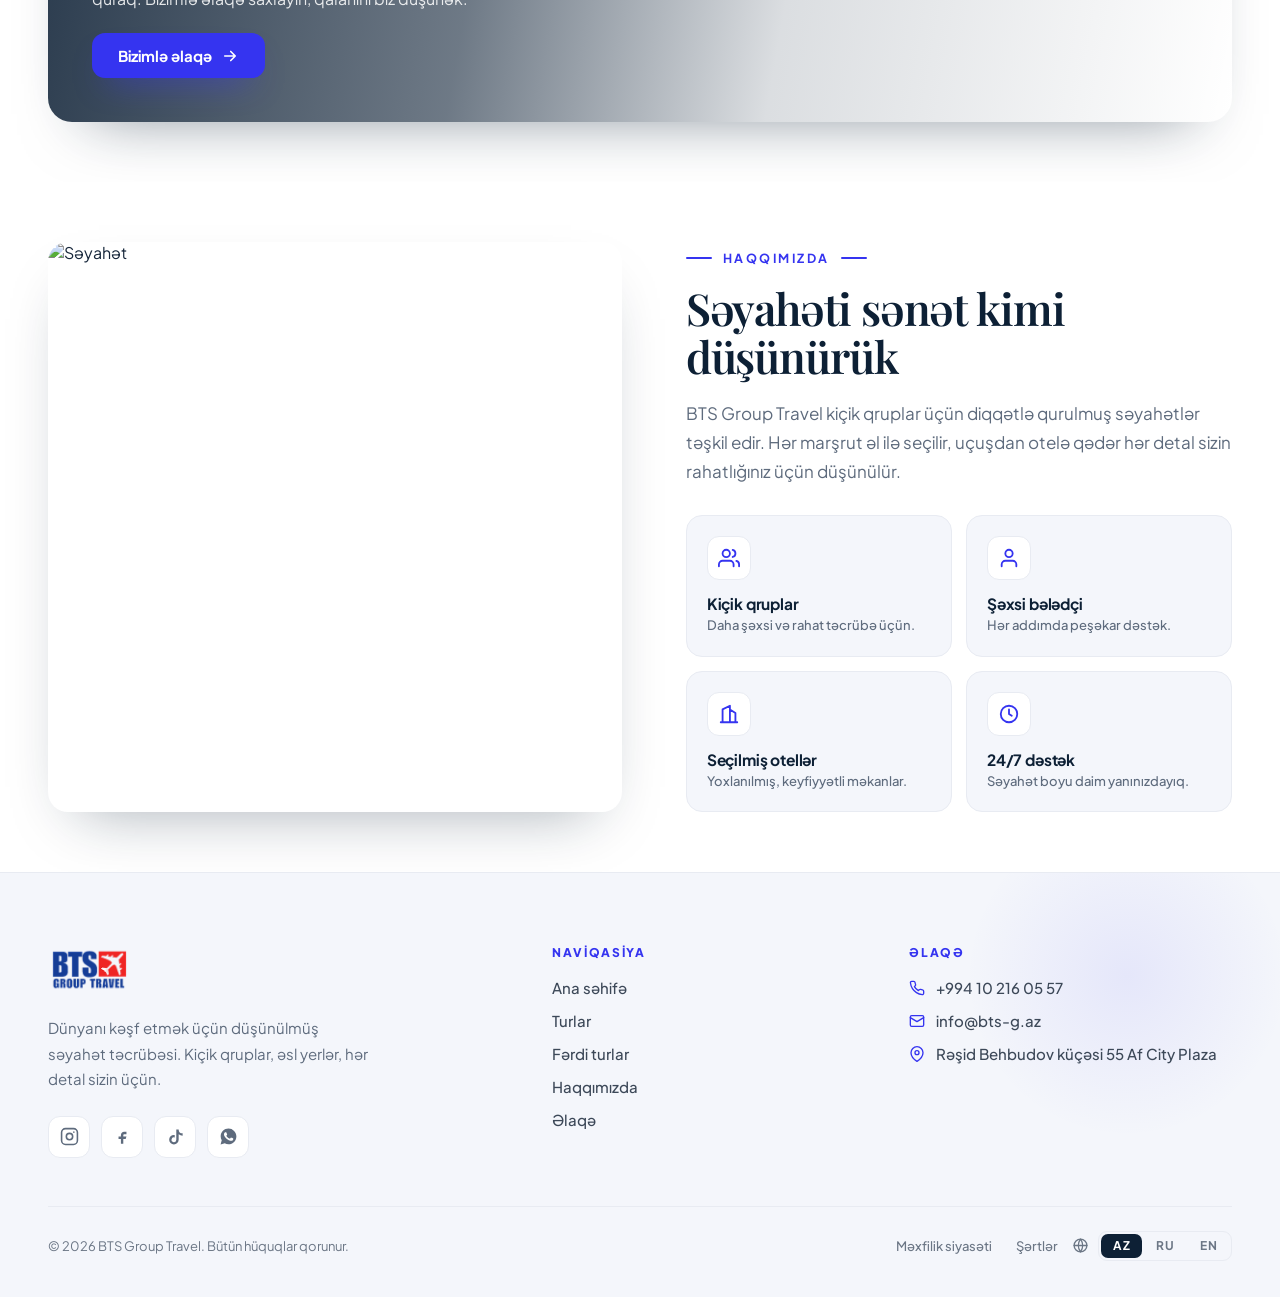
==== commit 1c1efa77: "Haqqımızda başlıq menyusundan çıxarıldı Co-Authored-By: Claude Opus 5 (1M context) <noreply@anthropi" ====
--- a/index.html
+++ b/index.html
@@ -341,7 +341,6 @@
       <a href="Turlar.html">Turlar</a>
       <a href="Fərdi turlar.html">Fərdi turlar</a>
       <a href="Erkən Rezervasiyalar.html">Erkən Rezervasiyalar</a>
-      <a href="#haqqimizda">Haqqımızda</a>
       <a href="Əlaqə.html">Əlaqə</a>
     </nav>
     <a href="tel:+994102160557" class="btn-call">
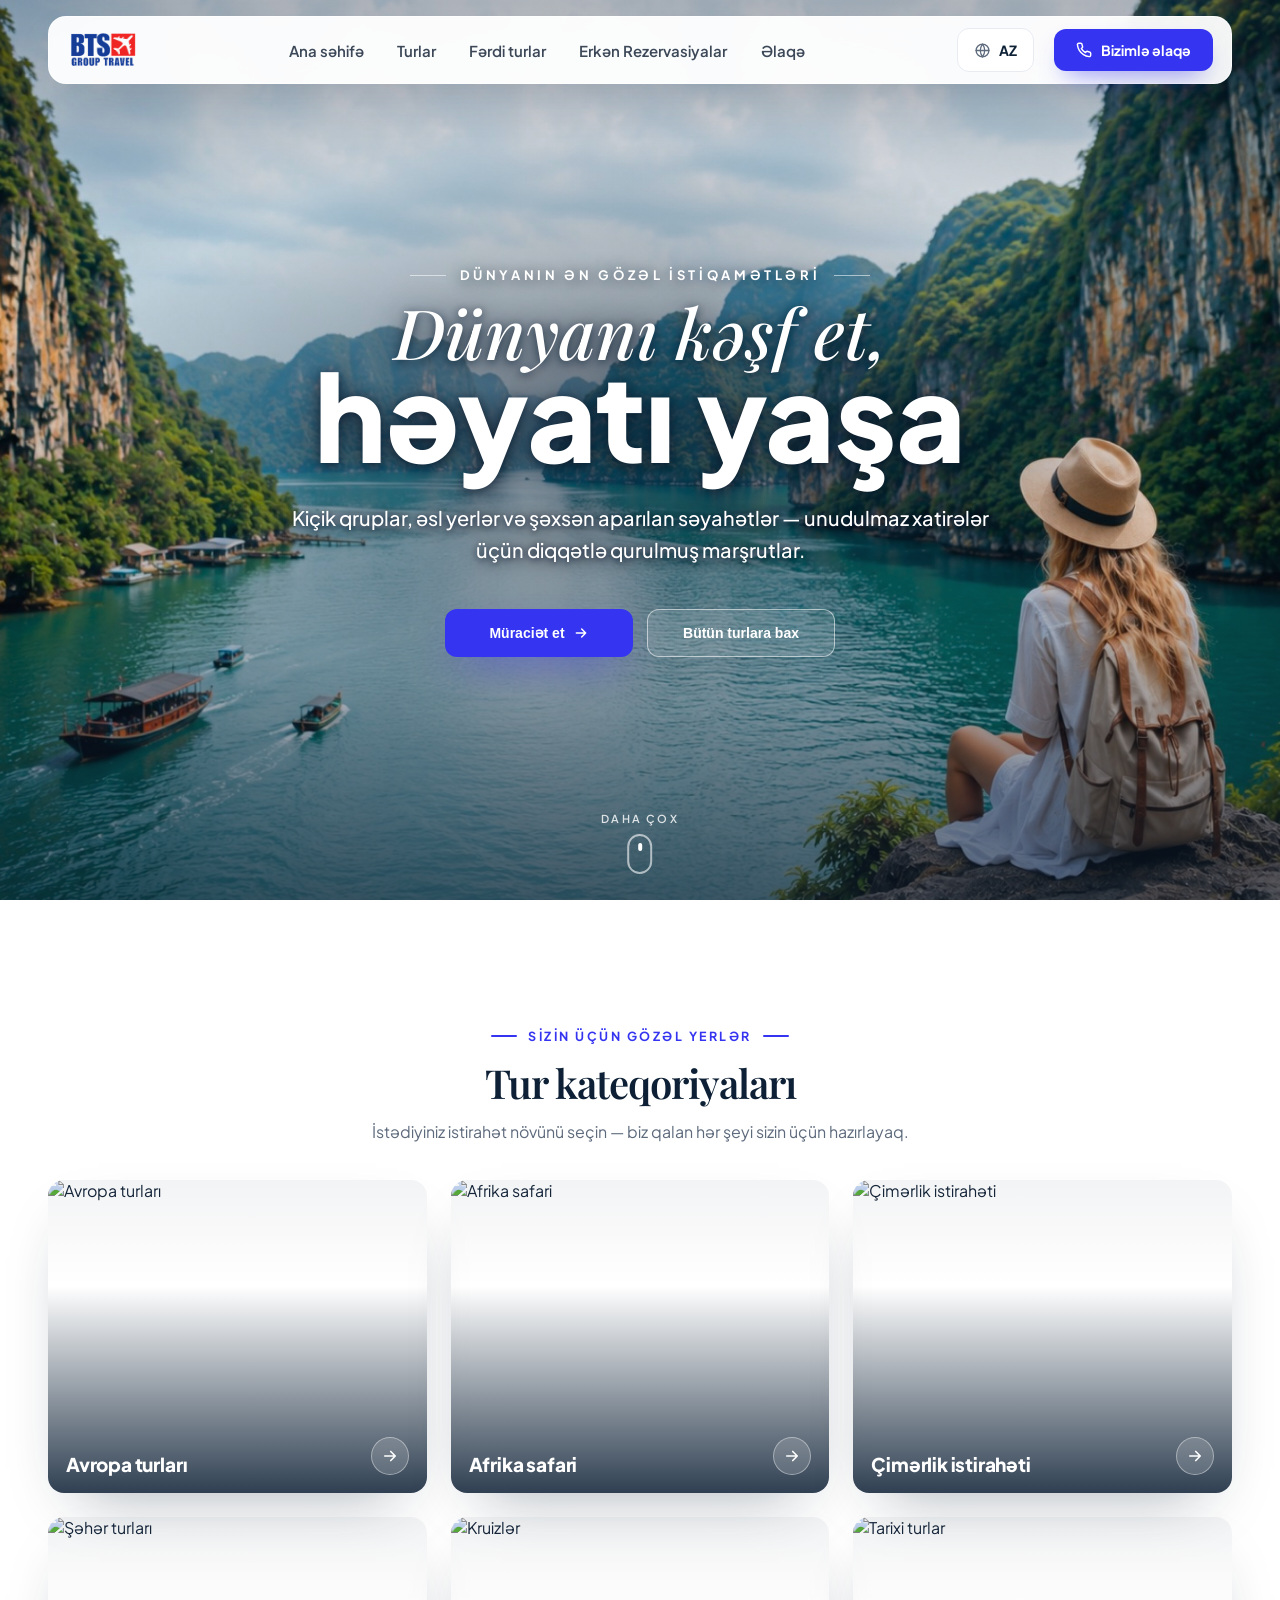
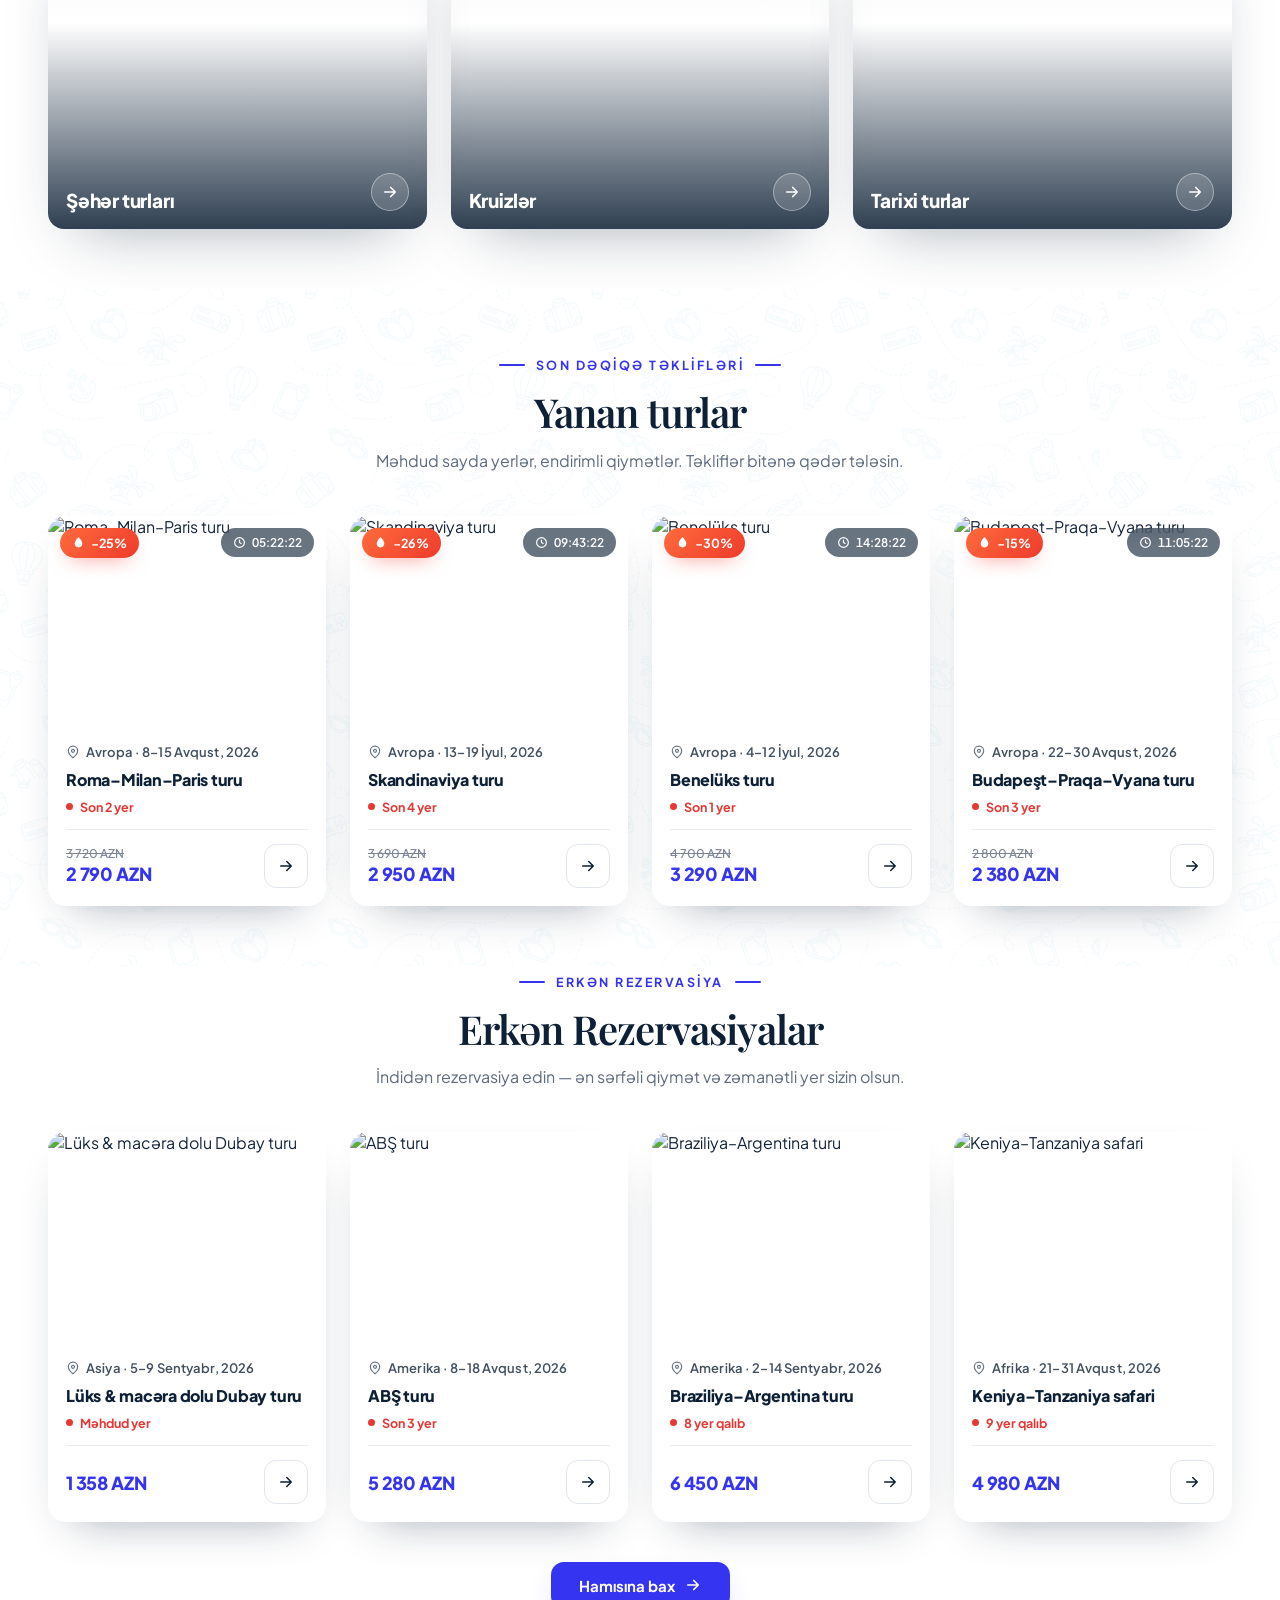
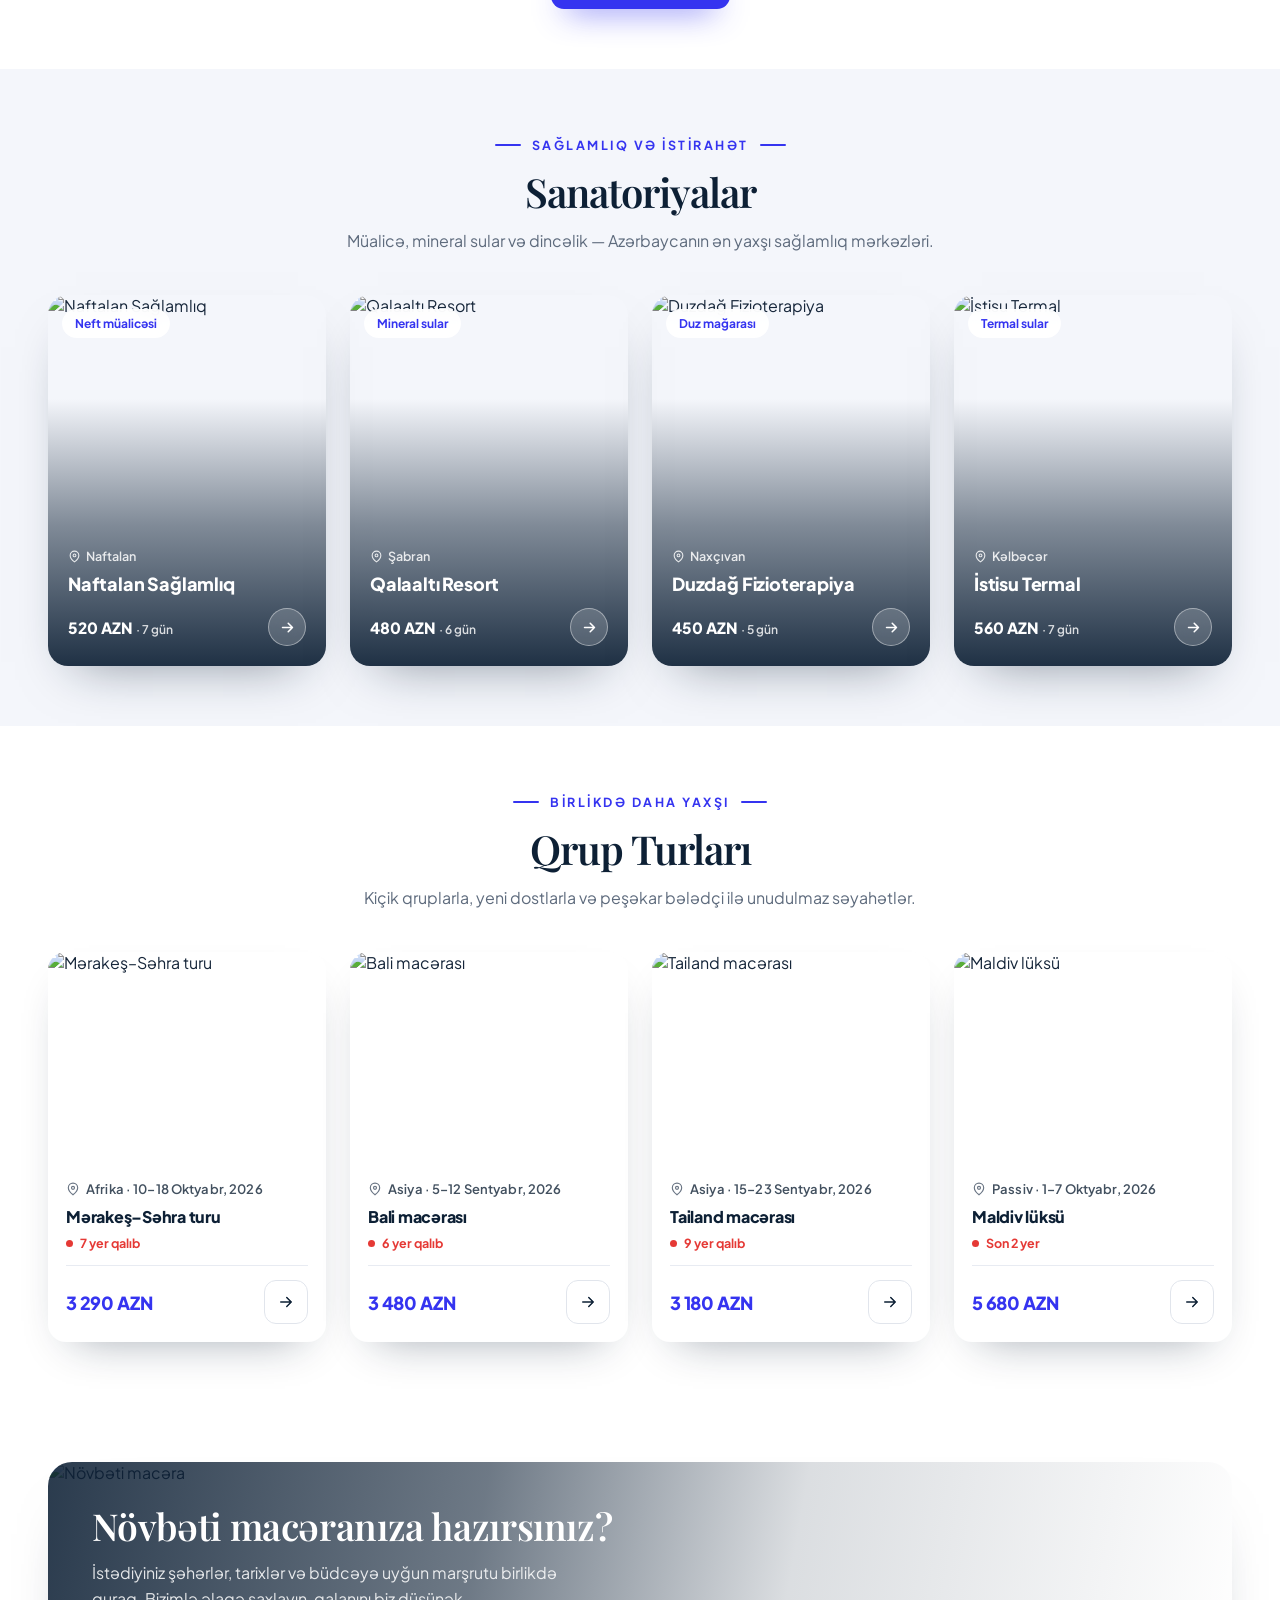
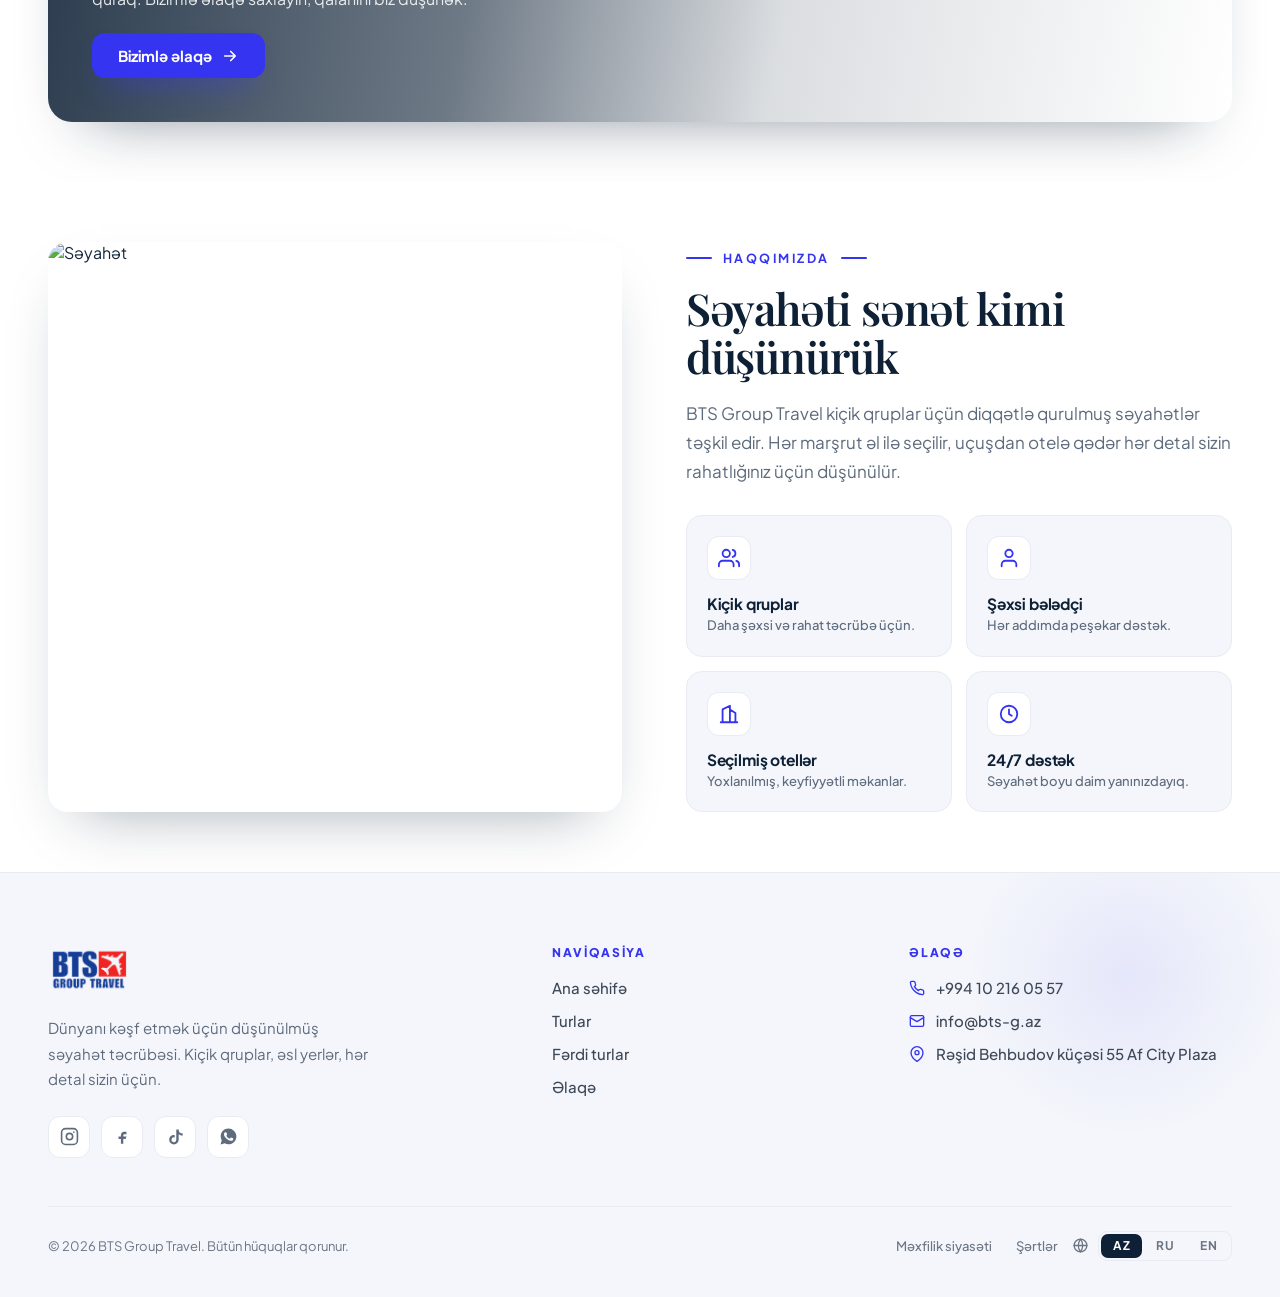
==== commit 2af76e2c: "Haqqımızda footer menyusundan da çıxarıldı Co-Authored-By: Claude Opus 5 (1M context) <noreply@anthr" ====
--- a/index.html
+++ b/index.html
@@ -603,7 +603,6 @@
         <a href="#top">Ana səhifə</a>
         <a href="Turlar.html">Turlar</a>
         <a href="Fərdi turlar.html">Fərdi turlar</a>
-        <a href="#haqqimizda">Haqqımızda</a>
         <a href="Əlaqə.html">Əlaqə</a>
       </div>
       <div class="fcol">
